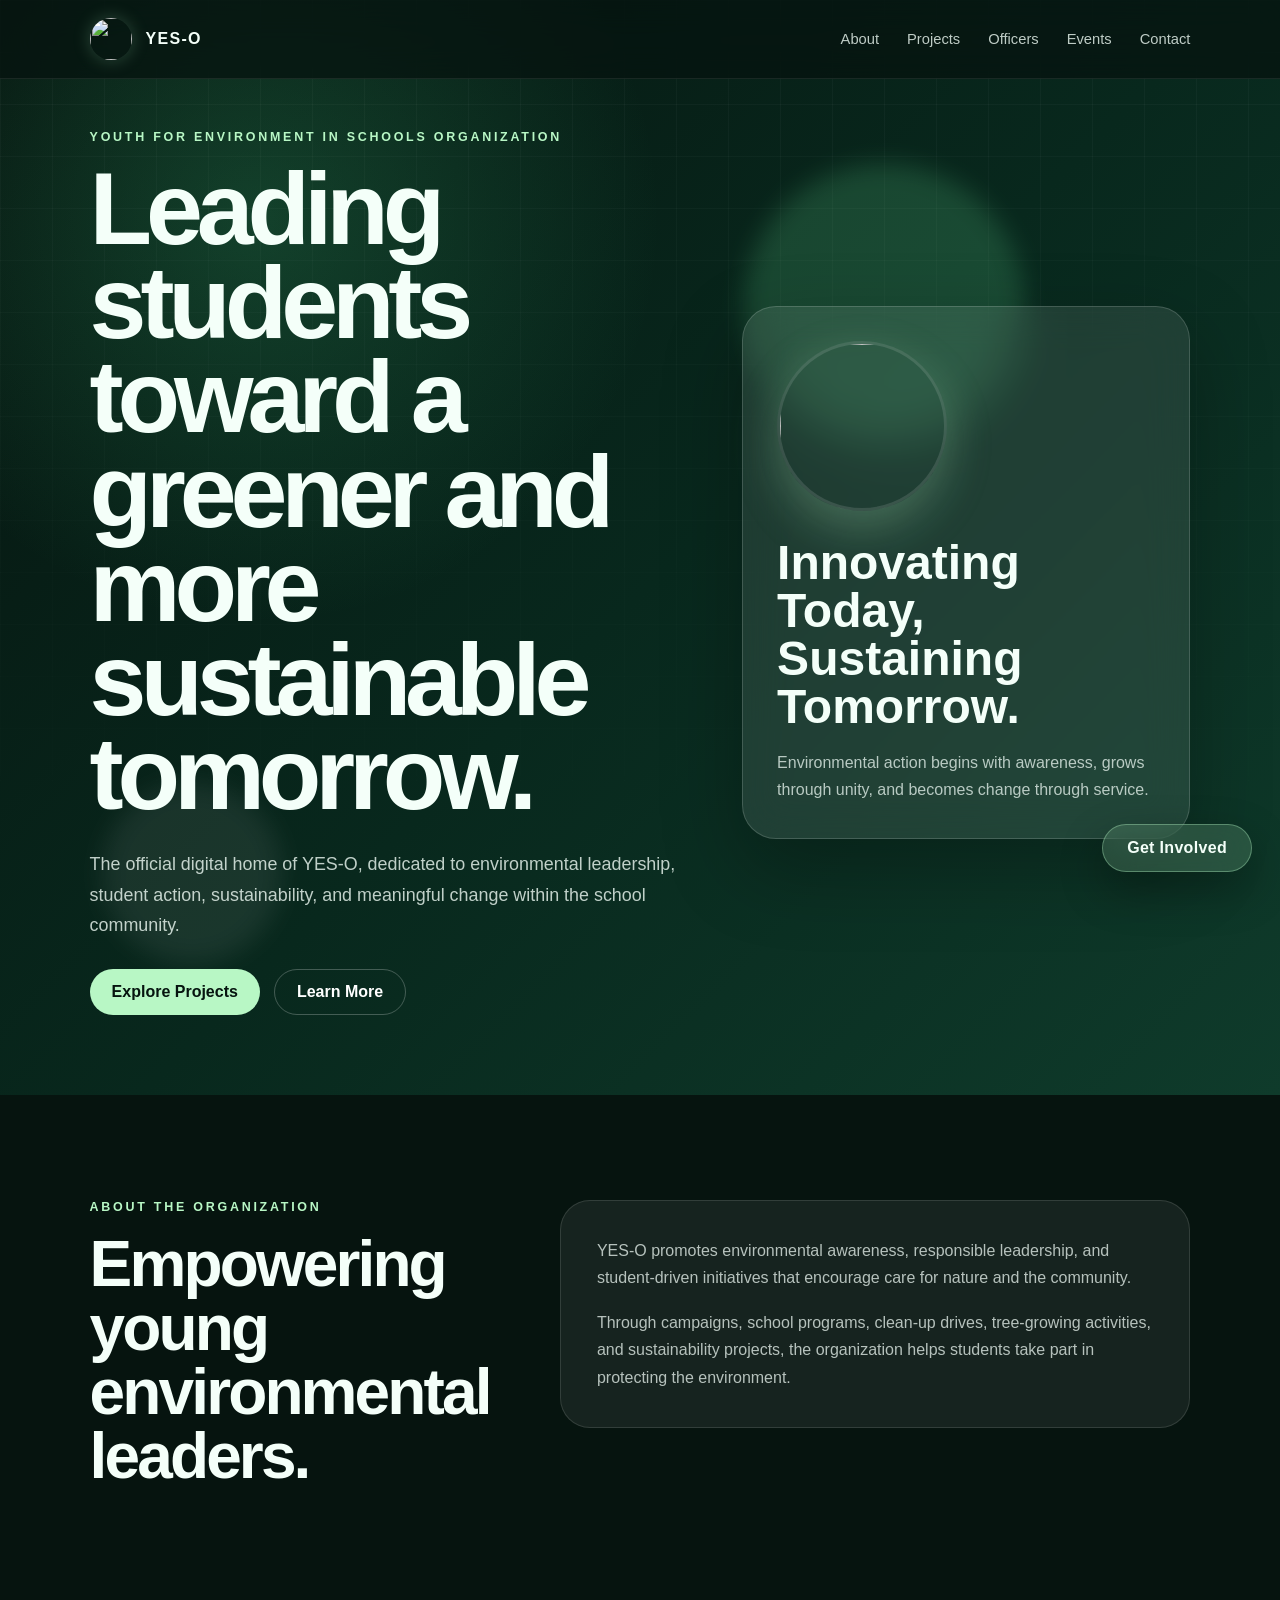
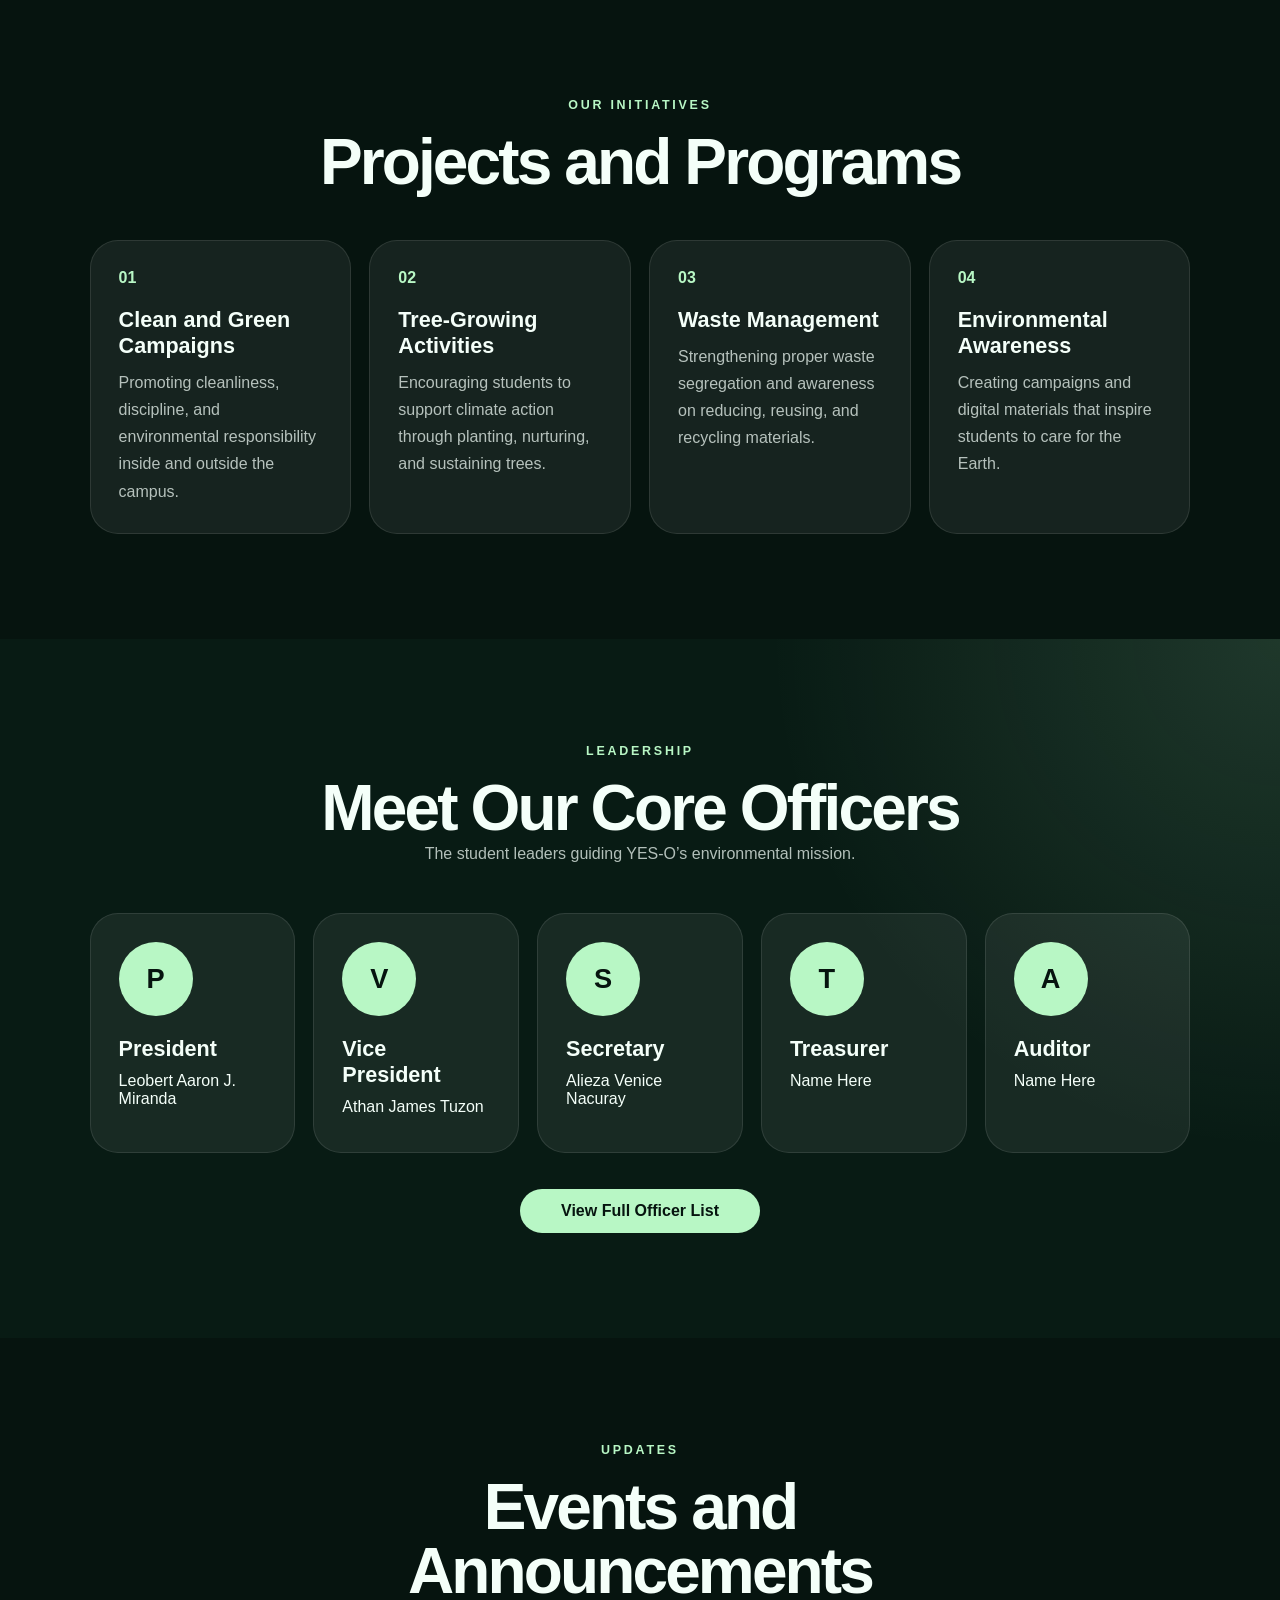
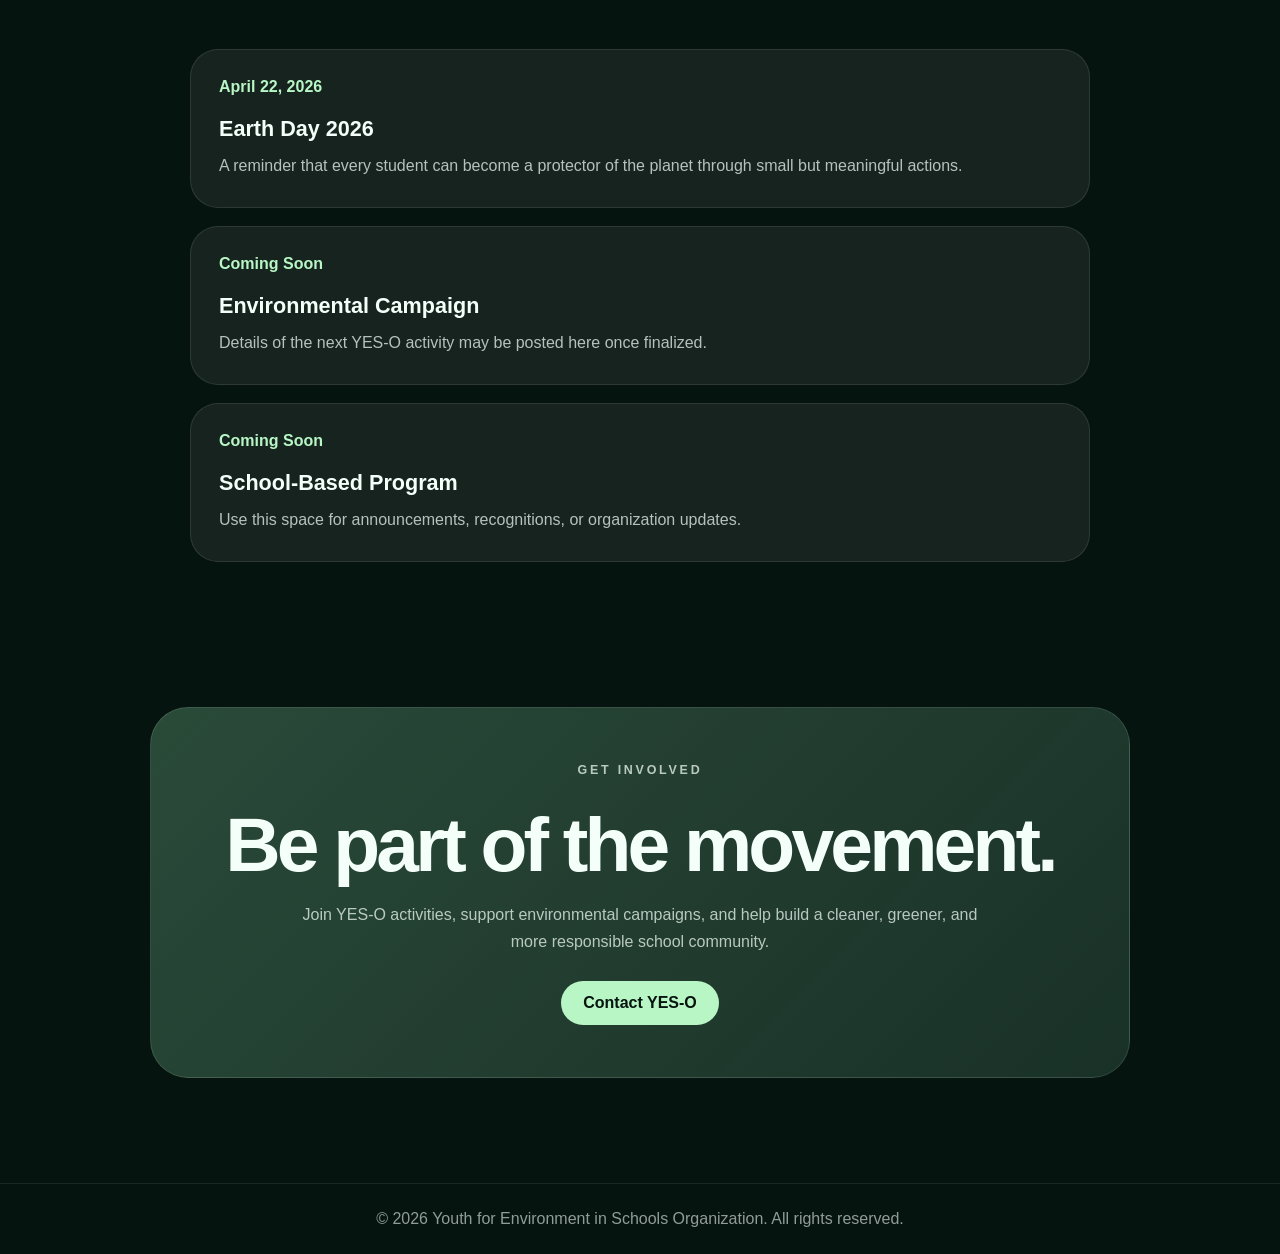
==== index.html @ edd3c429 "Update index.html glass hover hehe" ====
<!DOCTYPE html>
<html lang="en">
<head>
  <meta charset="UTF-8" />
  <meta name="viewport" content="width=device-width, initial-scale=1.0" />
  <title>YES-O | San Nicolas National High School</title>

  <link rel="preconnect" href="https://fonts.cdnfonts.com">
  <link href="https://fonts.cdnfonts.com/css/glacial-indifference-2" rel="stylesheet">

  <link rel="stylesheet" href="style.css" />
</head>

<body>

  <header class="site-header">
    <a href="#" class="brand">
      <img src="https://i.imgur.com/p5LzGYK.jpeg" class="brand-logo-img">
      <span>YES-O</span>
    </a>

    <button class="menu-toggle" aria-label="Open navigation">☰</button>

    <nav class="nav-links">
      <a href="#about">About</a>
      <a href="#projects">Projects</a>
      <a href="officers.html">Officers</a>
      <a href="#events">Events</a>
      <a href="#contact">Contact</a>
    </nav>
  </header>

  <main>

    <section class="hero">
      <div class="hero-glow one"></div>
      <div class="hero-glow two"></div>

      <div class="hero-content reveal">
        <p class="eyebrow">Youth for Environment in Schools Organization</p>

        <h1>Leading students toward a greener and more sustainable tomorrow.</h1>

        <p class="hero-text">
          The official digital home of YES-O, dedicated to environmental leadership,
          student action, sustainability, and meaningful change within the school community.
        </p>

        <div class="hero-buttons">
          <a href="#projects" class="btn primary">Explore Projects</a>
          <a href="#about" class="btn secondary">Learn More</a>
        </div>
      </div>

      <div class="hero-card reveal">
        <img src="https://i.imgur.com/p5LzGYK.jpeg" class="hero-logo">

        <h2>Innovating Today,<br>Sustaining Tomorrow.</h2>

        <p>
          Environmental action begins with awareness,
          grows through unity, and becomes change through service.
        </p>
      </div>
    </section>

    <section id="about" class="section split">
      <div class="section-heading reveal">
        <p class="eyebrow">About the Organization</p>
        <h2>Empowering young environmental leaders.</h2>
      </div>

      <div class="about-panel reveal">
        <p>
          YES-O promotes environmental awareness, responsible leadership,
          and student-driven initiatives that encourage care for nature and the community.
        </p>

        <p>
          Through campaigns, school programs, clean-up drives,
          tree-growing activities, and sustainability projects,
          the organization helps students take part in protecting the environment.
        </p>
      </div>
    </section>

    <section id="projects" class="section">
      <div class="section-heading centered reveal">
        <p class="eyebrow">Our Initiatives</p>
        <h2>Projects and Programs</h2>
      </div>

      <div class="cards-grid">
        <article class="project-card reveal">
          <span>01</span>
          <h3>Clean and Green Campaigns</h3>
          <p>Promoting cleanliness, discipline, and environmental responsibility inside and outside the campus.</p>
        </article>

        <article class="project-card reveal">
          <span>02</span>
          <h3>Tree-Growing Activities</h3>
          <p>Encouraging students to support climate action through planting, nurturing, and sustaining trees.</p>
        </article>

        <article class="project-card reveal">
          <span>03</span>
          <h3>Waste Management</h3>
          <p>Strengthening proper waste segregation and awareness on reducing, reusing, and recycling materials.</p>
        </article>

        <article class="project-card reveal">
          <span>04</span>
          <h3>Environmental Awareness</h3>
          <p>Creating campaigns and digital materials that inspire students to care for the Earth.</p>
        </article>
      </div>
    </section>

    <section id="officers" class="section dark-panel">
      <div class="section-heading centered reveal">
        <p class="eyebrow">Leadership</p>
        <h2>Meet Our Core Officers</h2>
        <p class="muted">The student leaders guiding YES-O’s environmental mission.</p>
      </div>

      <div class="officer-grid featured-officers">

        <a href="president-profile.html" class="officer-link">
          <div class="officer-card reveal officer-expand-card">
            <div class="avatar">P</div>
            <h3>President</h3>
            <p>Leobert Aaron J. Miranda</p>

            <div class="expand-preview">
              <img src="https://i.imgur.com/DsELWxr.jpeg" alt="President">
              <div class="expand-info">
                <h4>Leobert Aaron J. Miranda</h4>
                <p>YES-O President leading student action, environmental awareness, and sustainability initiatives.</p>
              </div>
            </div>
          </div>
        </a>

        <a href="vice-president-profile.html" class="officer-link">
          <div class="officer-card reveal officer-expand-card">
            <div class="avatar">V</div>
            <h3>Vice President</h3>
            <p>Athan James Tuzon</p>

            <div class="expand-preview">
              <img src="https://i.imgur.com/n3AEGGB.png" alt="Athan James Tuzon">
              <div class="expand-info">
                <h4>Athan James Tuzon</h4>
                <p>YES-O Vice President supporting student action, environmental awareness, and sustainability initiatives.</p>
              </div>
            </div>
          </div>
        </a>

        <a href="secretary-profile.html" class="officer-link">
          <div class="officer-card reveal officer-expand-card">
            <div class="avatar">S</div>
            <h3>Secretary</h3>
            <p>Alieza Venice Nacuray</p>

            <div class="expand-preview">
              <img src="https://i.imgur.com/pbBMAc3.jpeg" alt="Alieza Venice Nacuray">
              <div class="expand-info">
                <h4>Alieza Venice Nacuray</h4>
                <p>YES-O Secretary helping keep the organization coordinated and its environmental initiatives moving forward.</p>
              </div>
            </div>
          </div>
        </a>

        <div class="officer-card reveal">
          <div class="avatar">T</div>
          <h3>Treasurer</h3>
          <p>Name Here</p>
        </div>

        <div class="officer-card reveal">
          <div class="avatar">A</div>
          <h3>Auditor</h3>
          <p>Name Here</p>
        </div>
      </div>

      <div class="center-button reveal">
        <a href="officers.html" class="btn primary">View Full Officer List</a>
      </div>
    </section>

    <section id="events" class="section">
      <div class="section-heading centered reveal">
        <p class="eyebrow">Updates</p>
        <h2>Events and Announcements</h2>
      </div>

      <div class="timeline">
        <div class="timeline-item reveal">
          <span class="date">April 22, 2026</span>
          <h3>Earth Day 2026</h3>
          <p>A reminder that every student can become a protector of the planet through small but meaningful actions.</p>
        </div>

        <div class="timeline-item reveal">
          <span class="date">Coming Soon</span>
          <h3>Environmental Campaign</h3>
          <p>Details of the next YES-O activity may be posted here once finalized.</p>
        </div>

        <div class="timeline-item reveal">
          <span class="date">Coming Soon</span>
          <h3>School-Based Program</h3>
          <p>Use this space for announcements, recognitions, or organization updates.</p>
        </div>
      </div>
    </section>

    <section id="contact" class="section contact-section">
      <div class="contact-card reveal">
        <p class="eyebrow">Get Involved</p>
        <h2>Be part of the movement.</h2>

        <p>
          Join YES-O activities, support environmental campaigns,
          and help build a cleaner, greener, and more responsible school community.
        </p>

        <a href="mailto:yesosnnhs26@gmail.com" class="btn primary">Contact YES-O</a>
      </div>
    </section>

  </main>

  <footer>
    <p>© 2026 Youth for Environment in Schools Organization. All rights reserved.</p>
  </footer>

  <script src="script.js"></script>

  <a href="#contact" class="floating-cta" id="floatingCta">Get Involved</a>

</body>
</html>
---- style.css ----
* { box-sizing: border-box; margin: 0; padding: 0; }
html { scroll-behavior: smooth; }
body { font-family: 'Glacial Indifference', Arial, sans-serif; background: #06140f; color: #f4fff9; overflow-x: hidden; }
a { color: inherit; text-decoration: none; }
.site-header { position: fixed; top: 0; left: 0; width: 100%; z-index: 20; display: flex; align-items: center; justify-content: space-between; padding: 18px 7%; background: rgba(6,20,15,.74); backdrop-filter: blur(18px); border-bottom: 1px solid rgba(255,255,255,.08); }
.brand { display: flex; align-items: center; gap: 12px; font-weight: 700; letter-spacing: .08em; }
.brand-logo { width: 38px; height: 38px; border-radius: 50%; display: grid; place-items: center; background: linear-gradient(135deg,#b8f7c5,#2ca66a); color: #06140f; font-weight: 900; }
.nav-links { display: flex; align-items: center; gap: 28px; }
.nav-links a { font-size: .92rem; color: rgba(244,255,249,.78); transition: .25s ease; }
.nav-links a:hover { color: #b8f7c5; }
.menu-toggle { display: none; border: 0; background: transparent; color: #fff; font-size: 1.8rem; }
.hero { min-height: 100vh; position: relative; display: grid; grid-template-columns: 1.15fr .85fr; gap: 46px; align-items: center; padding: 130px 7% 80px; overflow: hidden; background: radial-gradient(circle at 20% 20%, rgba(58,184,116,.24), transparent 30%), linear-gradient(135deg,#06140f 0%,#08281d 52%,#0f3b2b 100%); }
.hero::after { content: ""; position: absolute; inset: 0; background-image: linear-gradient(rgba(255,255,255,.035) 1px,transparent 1px), linear-gradient(90deg,rgba(255,255,255,.035) 1px,transparent 1px); background-size: 52px 52px; mask-image: linear-gradient(to bottom, black, transparent 85%); pointer-events: none; }
.hero-content, .hero-card { position: relative; z-index: 2; }
.eyebrow { text-transform: uppercase; letter-spacing: .22em; color: #b8f7c5; font-size: .78rem; font-weight: 700; margin-bottom: 18px; }
h1 { font-size: clamp(3rem,8vw,6.8rem); line-height: .92; letter-spacing: -.06em; max-width: 900px; }
.hero-text { max-width: 650px; margin: 28px 0; color: rgba(244,255,249,.78); font-size: 1.12rem; line-height: 1.7; }
.hero-buttons { display: flex; flex-wrap: wrap; gap: 14px; }
.btn { display: inline-flex; align-items: center; justify-content: center; padding: 13px 22px; border-radius: 999px; font-weight: 700; transition: .28s ease; }
.btn.primary { background: #b8f7c5; color: #06140f; }
.btn.secondary { border: 1px solid rgba(255,255,255,.24); color: #fff; }
.btn:hover { transform: translateY(-4px); }
.hero-card { padding: 34px; border-radius: 34px; background: rgba(255,255,255,.09); border: 1px solid rgba(255,255,255,.16); box-shadow: 0 30px 80px rgba(0,0,0,.28); backdrop-filter: blur(22px); }
.logo-placeholder { width: 148px; height: 148px; border-radius: 50%; display: grid; place-items: center; margin-bottom: 28px; background: linear-gradient(135deg,#eaffef,#69d88e); color: #062117; font-size: 2rem; font-weight: 900; }
.hero-card h2 { font-size: clamp(2rem,4vw,3rem); line-height: 1; margin-bottom: 18px; }
.hero-card p, .about-panel p, .project-card p, .timeline-item p, .contact-card p, .muted { color: rgba(244,255,249,.72); line-height: 1.7; }
.hero-glow { position: absolute; border-radius: 50%; filter: blur(12px); opacity: .72; animation: floatGlow 7s ease-in-out infinite alternate; }
.hero-glow.one { width: 280px; height: 280px; background: rgba(120,255,170,.22); top: 15%; right: 20%; }
.hero-glow.two { width: 180px; height: 180px; background: rgba(255,255,255,.1); bottom: 12%; left: 8%; animation-delay: 1s; }
.section { padding: 105px 7%; }
.split { display: grid; grid-template-columns: .8fr 1.2fr; gap: 50px; align-items: start; }
.section-heading h2 { font-size: clamp(2.2rem,5vw,4rem); line-height: 1; letter-spacing: -.045em; }
.centered { text-align: center; max-width: 760px; margin: 0 auto 46px; }
.about-panel { padding: 36px; border-radius: 30px; background: rgba(255,255,255,.065); border: 1px solid rgba(255,255,255,.12); }
.about-panel p + p { margin-top: 18px; }
.cards-grid { display: grid; grid-template-columns: repeat(4,1fr); gap: 18px; }
.project-card, .officer-card, .timeline-item { border-radius: 28px; padding: 28px; background: rgba(255,255,255,.065); border: 1px solid rgba(255,255,255,.1); transition: .3s ease; }
.project-card:hover, .officer-card:hover, .timeline-item:hover { transform: translateY(-8px); background: rgba(184,247,197,.11); border-color: rgba(184,247,197,.3); }
.project-card span { color: #b8f7c5; font-weight: 900; }
.project-card h3, .timeline-item h3, .officer-card h3 { margin: 20px 0 10px; font-size: 1.35rem; }
.dark-panel { background: radial-gradient(circle at top right, rgba(184,247,197,.13), transparent 35%), #081b14; }
.officer-grid { display: grid; grid-template-columns: repeat(4,1fr); gap: 18px; }
.avatar { width: 74px; height: 74px; display: grid; place-items: center; border-radius: 50%; background: #b8f7c5; color: #06140f; font-size: 1.7rem; font-weight: 900; }
.timeline { max-width: 900px; margin: 0 auto; display: grid; gap: 18px; }
.date { color: #b8f7c5; font-weight: 700; }
.contact-section { padding-top: 40px; }
.contact-card { max-width: 980px; margin: 0 auto; padding: 52px; text-align: center; border-radius: 38px; background: linear-gradient(135deg, rgba(184,247,197,.18), rgba(255,255,255,.06)), #0b241a; border: 1px solid rgba(255,255,255,.12); }
.contact-card h2 { font-size: clamp(2.4rem,6vw,5rem); letter-spacing: -.05em; line-height: .95; margin-bottom: 20px; }
.contact-card p { max-width: 680px; margin: 0 auto 26px; }
footer { padding: 26px 7%; text-align: center; color: rgba(244,255,249,.58); border-top: 1px solid rgba(255,255,255,.08); }
.reveal { opacity: 0; transform: translateY(28px); transition: .8s ease; }
.reveal.visible { opacity: 1; transform: translateY(0); }
@keyframes floatGlow { from { transform: translateY(0) scale(1); } to { transform: translateY(-22px) scale(1.08); } }
@media (max-width: 950px) { .hero, .split { grid-template-columns: 1fr; } .cards-grid, .officer-grid { grid-template-columns: repeat(2,1fr); } .nav-links { position: absolute; top: 76px; left: 7%; right: 7%; display: none; flex-direction: column; align-items: flex-start; padding: 22px; border-radius: 24px; background: rgba(6,20,15,.96); border: 1px solid rgba(255,255,255,.1); } .nav-links.open { display: flex; } .menu-toggle { display: block; } }
@media (max-width: 620px) { .site-header { padding: 14px 6%; } .hero { padding: 110px 6% 70px; } .section { padding: 80px 6%; } .cards-grid, .officer-grid { grid-template-columns: 1fr; } .hero-card, .contact-card { padding: 28px; } h1 { font-size: 3.2rem; } }

.brand-logo-img {
  width: 42px;
  height: 42px;
  border-radius: 50%;
  object-fit: cover;
  box-shadow: 0 0 18px rgba(184, 247, 197, 0.22);
}

.hero-logo {
  width: 170px;
  height: 170px;
  border-radius: 50%;
  object-fit: cover;
  margin-bottom: 28px;
  box-shadow: 0 18px 45px rgba(184, 247, 197, 0.25);
  border: 3px solid rgba(255,255,255,0.12);
}

.featured-officers {
  display: grid;
  grid-template-columns: repeat(5, 1fr);
  gap: 18px;
  max-width: 1500px;
  margin: 0 auto;
}

.featured-officers .officer-card {
  min-height: 240px;
}

.center-button {
  display: flex;
  justify-content: center;
  margin-top: 36px;
}

.center-button .btn {
  min-width: 240px;
}

.brand {
  gap: 14px;
}

.brand span {
  font-weight: 700;
  letter-spacing: 0.08em;
}

.page-hero {
  min-height: 70vh;
  display: grid;
  place-items: center;
  padding: 130px 7% 70px;
  background:
    radial-gradient(circle at 20% 20%, rgba(58, 184, 116, 0.24), transparent 30%),
    linear-gradient(135deg, #06140f 0%, #08281d 52%, #0f3b2b 100%);
}

.page-hero h1 {
  font-size: clamp(3rem, 9vw, 7rem);
  line-height: 0.95;
  letter-spacing: -0.06em;
}

.center-text {
  margin-left: auto;
  margin-right: auto;
}

.full-officer-grid {
  display: grid;
  grid-template-columns: repeat(auto-fit, minmax(260px, 1fr));
  gap: 22px;
  align-items: stretch;
}

@media (max-width: 950px) {
  .full-officer-grid {
    grid-template-columns: repeat(2, 1fr);
  }
}

@media (max-width: 620px) {
  .full-officer-grid {
    grid-template-columns: 1fr;
  }
}

.full-officer-grid .officer-card {
  min-height: 240px;
  display: flex;
  flex-direction: column;
  justify-content: flex-start;
}

.page-hero {
  min-height: 58vh;
  display: flex;
  align-items: center;
  justify-content: center;
  text-align: center;
  padding: 160px 7% 90px;
}

.floating-cta {
  position: fixed;
  right: 28px;
  bottom: 28px;
  z-index: 50;
  padding: 14px 24px;
  border-radius: 999px;
  background: rgba(184, 247, 197, 0.16);
  color: #f4fff9;
  border: 1px solid rgba(184, 247, 197, 0.35);
  backdrop-filter: blur(18px);
  box-shadow: 0 18px 45px rgba(0, 0, 0, 0.32);
  font-weight: 700;
  letter-spacing: 0.02em;
  transition: 0.3s ease;
}

.floating-cta:hover {
  transform: translateY(-5px);
  background: #b8f7c5;
  color: #06140f;
}

.floating-cta.contact-mode {
  background: #b8f7c5;
  color: #06140f;
  border-color: rgba(255, 255, 255, 0.35);
}

@media (max-width: 620px) {
  .floating-cta {
    right: 18px;
    bottom: 18px;
    padding: 12px 18px;
    font-size: 0.9rem;
  }
}

.officer-link {
  text-decoration: none;
  color: inherit;
  display: block;
}

.officer-link:hover .officer-card {
  transform: translateY(-8px) scale(1.02);
}

.officer-photo {
  width: 74px;
  height: 74px;
  border-radius: 50%;
  object-fit: cover;
  border: 3px solid rgba(184, 247, 197, 0.3);
  box-shadow: 0 12px 28px rgba(0, 0, 0, 0.3);
  margin-bottom: 18px;
}

.officer-hover-card {
  position: relative;
  overflow: hidden;
}

.officer-preview {
  position: absolute;
  inset: 0;
  opacity: 0;
  transform: scale(1.04);
  transition: 0.35s ease;
  border-radius: 28px;
  overflow: hidden;
}

.officer-preview img {
  width: 100%;
  height: 100%;
  object-fit: cover;
}

.officer-preview::after {
  content: "";
  position: absolute;
  inset: 0;
  background: linear-gradient(
    to top,
    rgba(6, 20, 15, 0.92),
    rgba(6, 20, 15, 0.22)
  );
}

.officer-preview-info {
  position: absolute;
  left: 22px;
  right: 22px;
  bottom: 20px;
  z-index: 2;
}

.officer-preview-info h4 {
  font-size: 1.1rem;
  margin-bottom: 6px;
}

.officer-preview-info p {
  font-size: 0.88rem;
  line-height: 1.4;
  color: rgba(244, 255, 249, 0.78);
}

.officer-hover-card:hover .officer-preview {
  opacity: 1;
  transform: scale(1);
}

.officer-expand-card {
  position: relative;
  min-height: 240px;
  overflow: hidden;
  z-index: 1;
}

.officer-expand-card .expand-preview {
  position: absolute;
  inset: 0;
  opacity: 0;
  transform: scale(1.08);
  transition: 0.35s ease;
  pointer-events: none;
}

.officer-expand-card .expand-preview img {
  width: 100%;
  height: 100%;
  object-fit: cover;
}

.officer-expand-card .expand-preview::after {
  content: "";
  position: absolute;
  inset: 0;
  background: linear-gradient(
    to top,
    rgba(6, 20, 15, 0.95),
    rgba(6, 20, 15, 0.25)
  );
}

.expand-info {
  position: absolute;
  left: 20px;
  right: 20px;
  bottom: 18px;
  z-index: 2;
  opacity: 0;
  transform: translateY(12px);
  transition: 0.35s ease;
}

.expand-info h4 {
  font-size: 1.05rem;
  margin-bottom: 6px;
}

.expand-info p {
  font-size: 0.86rem;
  line-height: 1.35;
  color: rgba(244, 255, 249, 0.78);
}

.officer-expand-card:hover {
  transform: translateY(-10px) scale(1.18);
  z-index: 20;
}

.officer-expand-card:hover .avatar,
.officer-expand-card:hover h3,
.officer-expand-card:hover > p {
  opacity: 0;
}

.officer-expand-card:hover .expand-preview,
.officer-expand-card:hover .expand-info {
  opacity: 1;
  transform: scale(1);
}
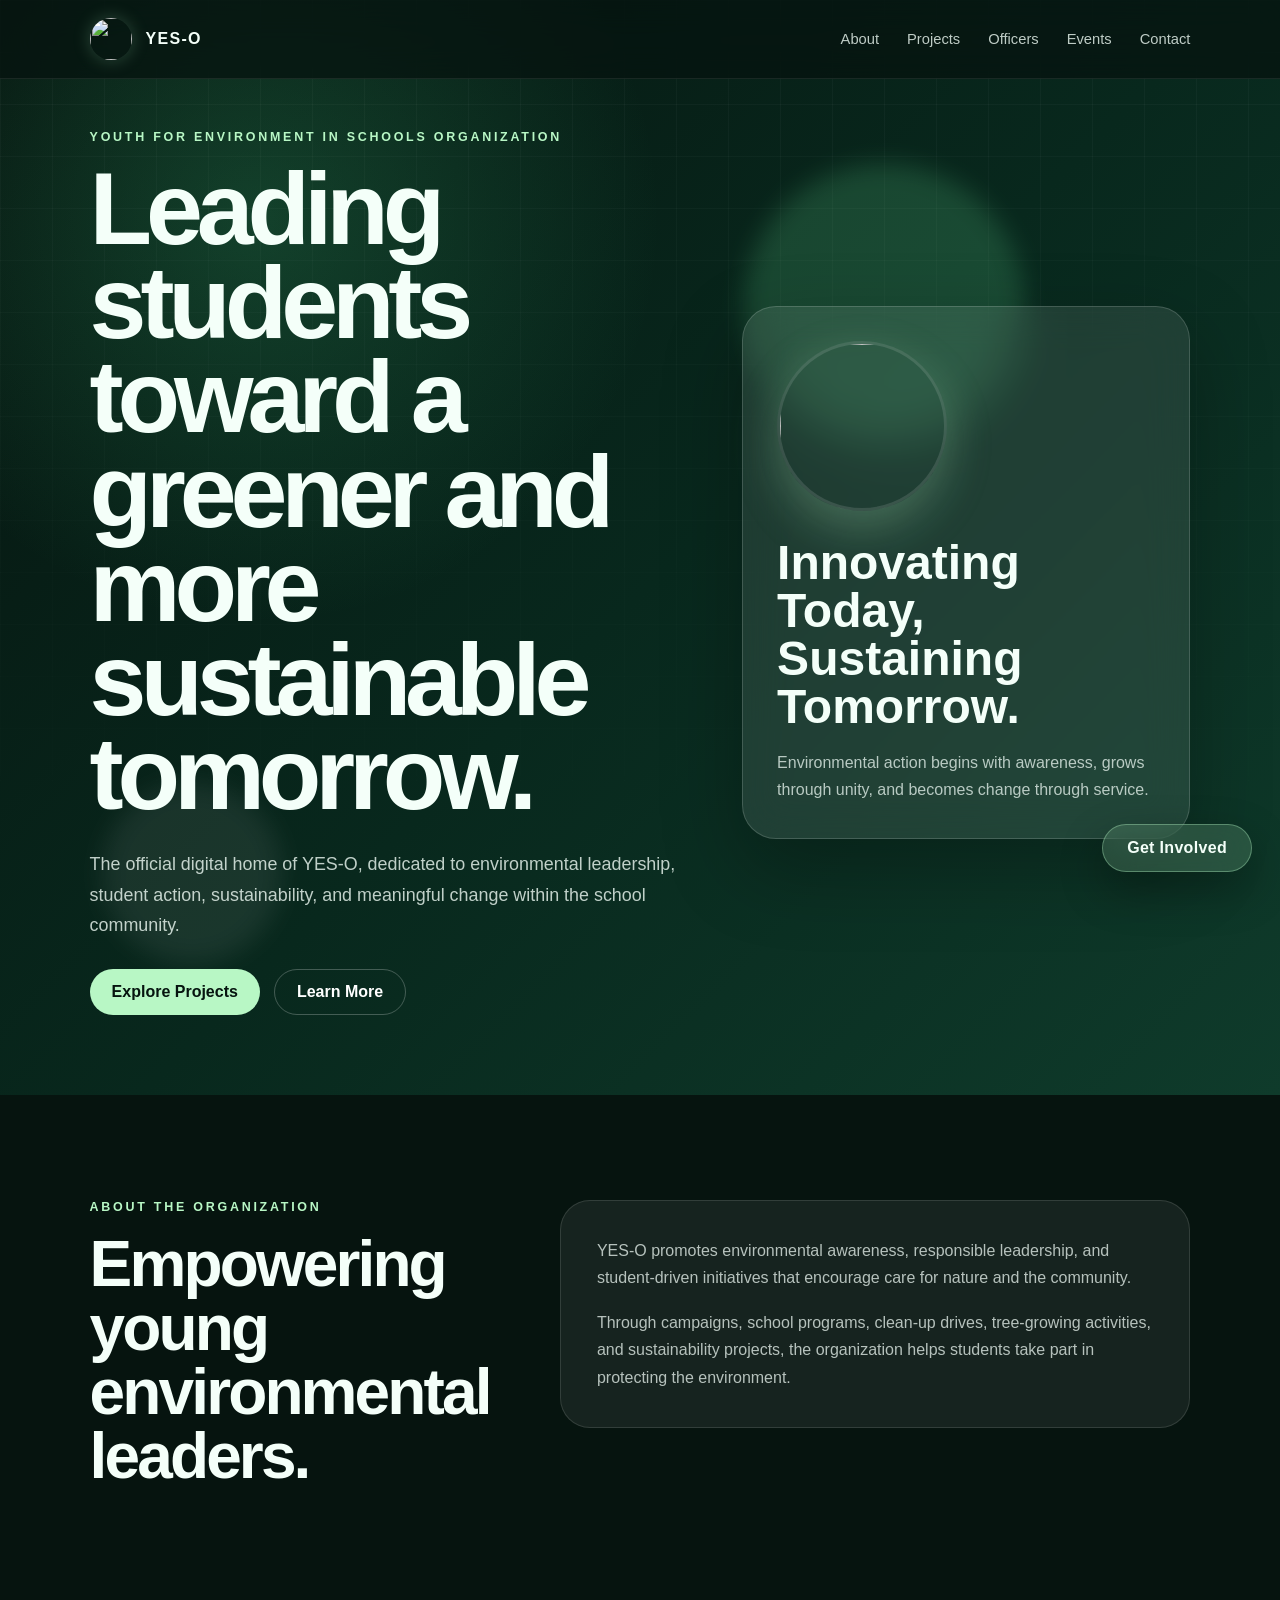
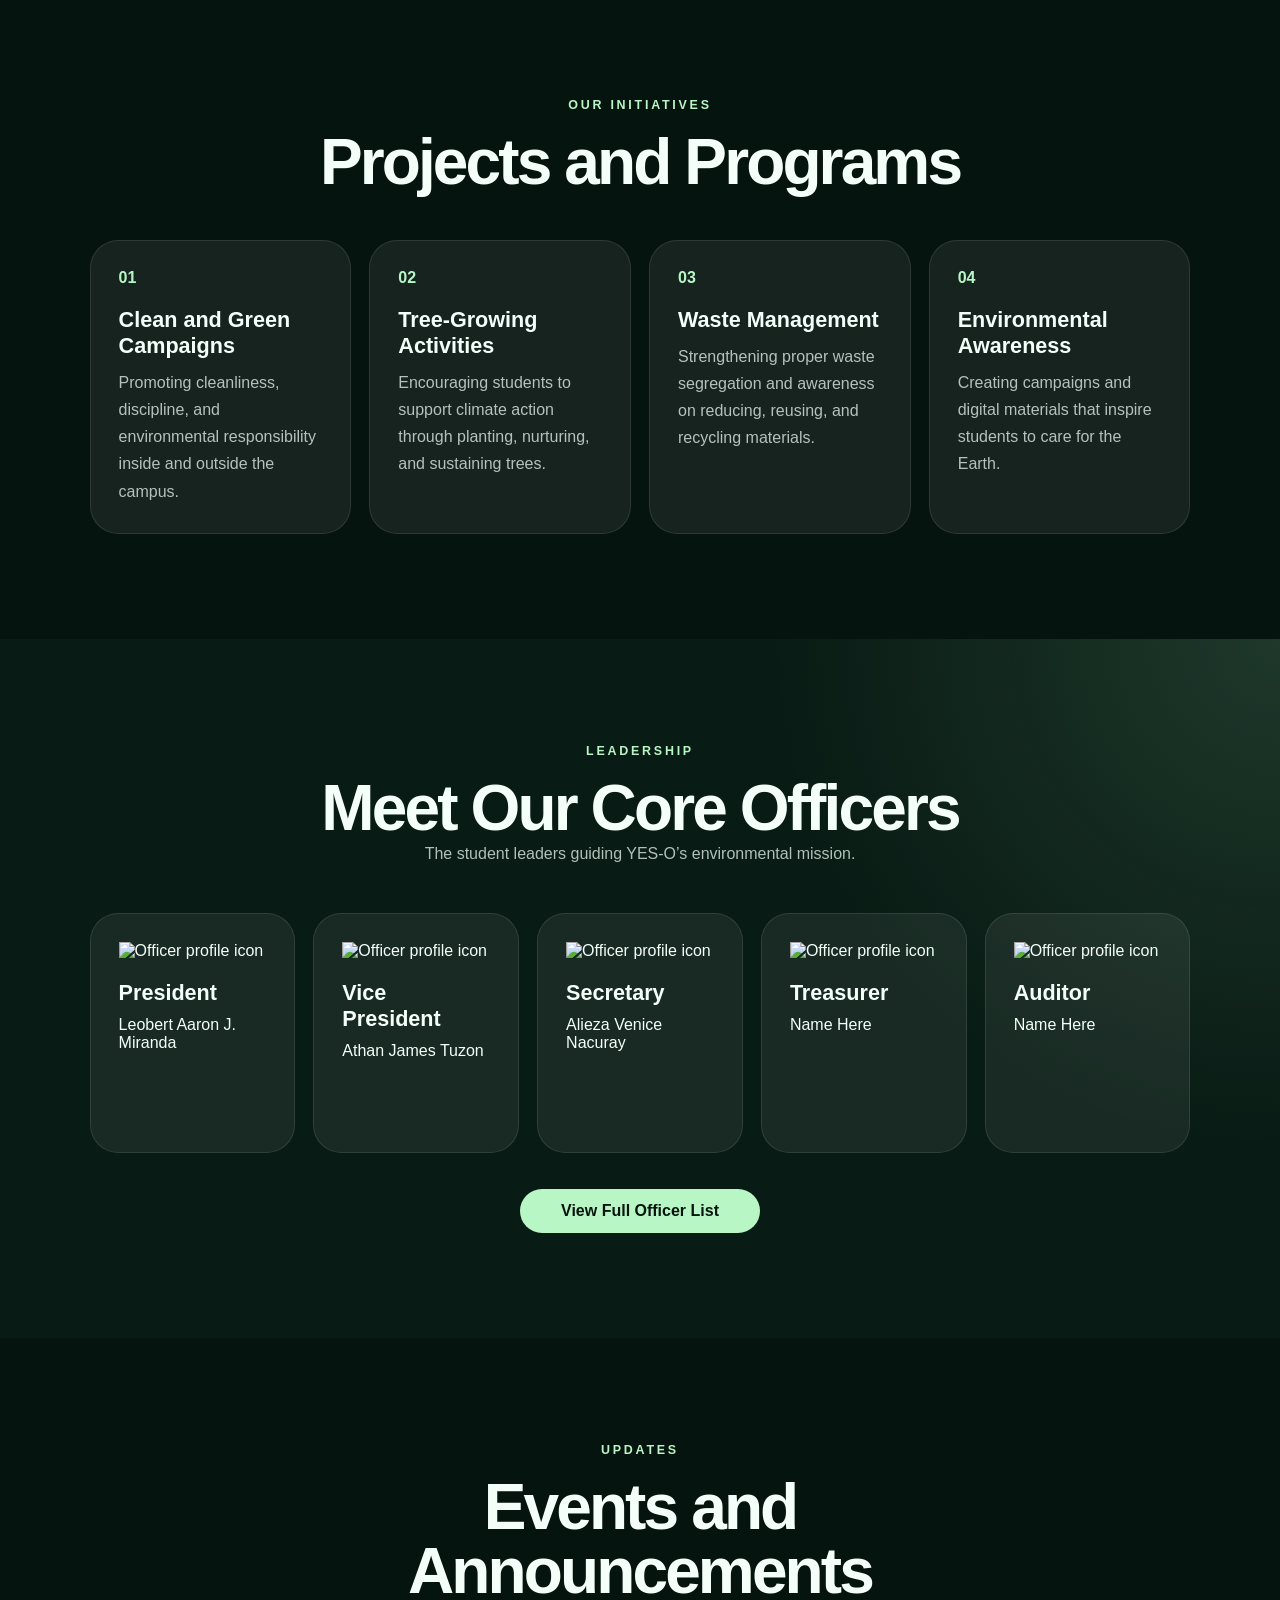
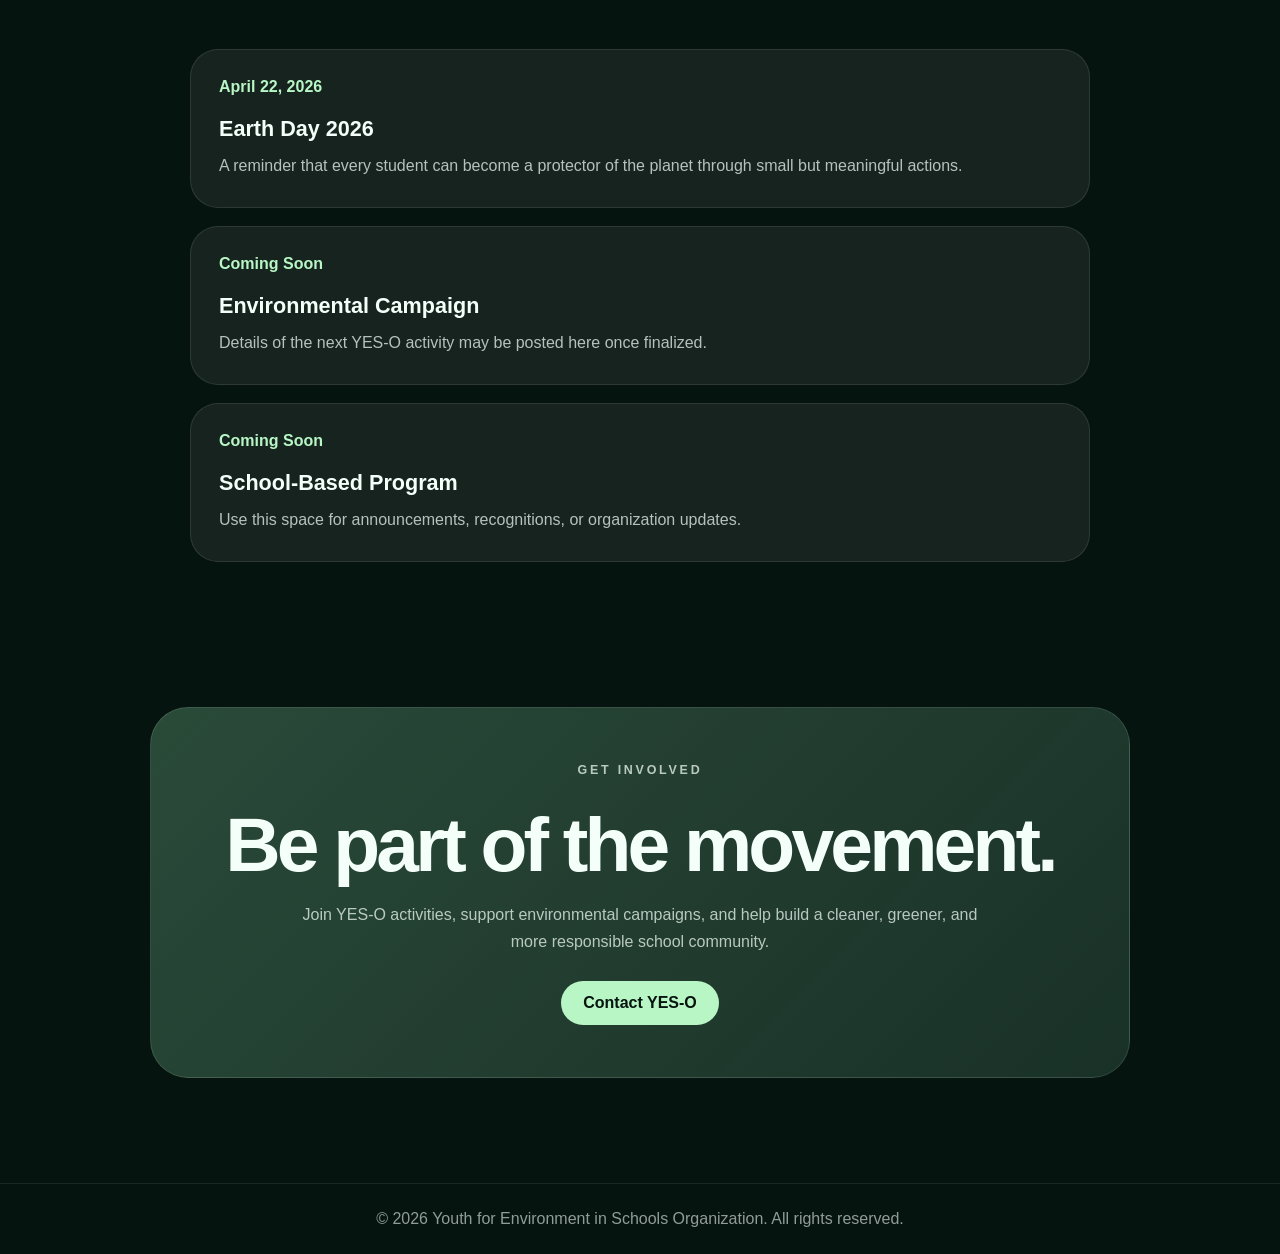
==== commit 3be6f639: "Update index.html more update gng" ====
--- a/index.html
+++ b/index.html
@@ -14,6 +14,7 @@
 <body>
 
   <header class="site-header">
+
     <a href="#" class="brand">
       <img src="https://i.imgur.com/p5LzGYK.jpeg" class="brand-logo-img">
       <span>YES-O</span>
@@ -28,18 +29,25 @@
       <a href="#events">Events</a>
       <a href="#contact">Contact</a>
     </nav>
+
   </header>
 
   <main>
 
     <section class="hero">
+
       <div class="hero-glow one"></div>
       <div class="hero-glow two"></div>
 
       <div class="hero-content reveal">
-        <p class="eyebrow">Youth for Environment in Schools Organization</p>
-
-        <h1>Leading students toward a greener and more sustainable tomorrow.</h1>
+
+        <p class="eyebrow">
+          Youth for Environment in Schools Organization
+        </p>
+
+        <h1>
+          Leading students toward a greener and more sustainable tomorrow.
+        </h1>
 
         <p class="hero-text">
           The official digital home of YES-O, dedicated to environmental leadership,
@@ -50,27 +58,43 @@
           <a href="#projects" class="btn primary">Explore Projects</a>
           <a href="#about" class="btn secondary">Learn More</a>
         </div>
+
       </div>
 
       <div class="hero-card reveal">
+
         <img src="https://i.imgur.com/p5LzGYK.jpeg" class="hero-logo">
 
-        <h2>Innovating Today,<br>Sustaining Tomorrow.</h2>
+        <h2>
+          Innovating Today,<br>
+          Sustaining Tomorrow.
+        </h2>
 
         <p>
           Environmental action begins with awareness,
           grows through unity, and becomes change through service.
         </p>
-      </div>
+
+      </div>
+
     </section>
 
     <section id="about" class="section split">
+
       <div class="section-heading reveal">
-        <p class="eyebrow">About the Organization</p>
-        <h2>Empowering young environmental leaders.</h2>
+
+        <p class="eyebrow">
+          About the Organization
+        </p>
+
+        <h2>
+          Empowering young environmental leaders.
+        </h2>
+
       </div>
 
       <div class="about-panel reveal">
+
         <p>
           YES-O promotes environmental awareness, responsible leadership,
           and student-driven initiatives that encourage care for nature and the community.
@@ -81,54 +105,90 @@
           tree-growing activities, and sustainability projects,
           the organization helps students take part in protecting the environment.
         </p>
-      </div>
+
+      </div>
+
     </section>
 
     <section id="projects" class="section">
+
       <div class="section-heading centered reveal">
-        <p class="eyebrow">Our Initiatives</p>
-        <h2>Projects and Programs</h2>
+
+        <p class="eyebrow">
+          Our Initiatives
+        </p>
+
+        <h2>
+          Projects and Programs
+        </h2>
+
       </div>
 
       <div class="cards-grid">
+
         <article class="project-card reveal">
           <span>01</span>
           <h3>Clean and Green Campaigns</h3>
-          <p>Promoting cleanliness, discipline, and environmental responsibility inside and outside the campus.</p>
+          <p>
+            Promoting cleanliness, discipline, and environmental responsibility
+            inside and outside the campus.
+          </p>
         </article>
 
         <article class="project-card reveal">
           <span>02</span>
           <h3>Tree-Growing Activities</h3>
-          <p>Encouraging students to support climate action through planting, nurturing, and sustaining trees.</p>
+          <p>
+            Encouraging students to support climate action through planting,
+            nurturing, and sustaining trees.
+          </p>
         </article>
 
         <article class="project-card reveal">
           <span>03</span>
           <h3>Waste Management</h3>
-          <p>Strengthening proper waste segregation and awareness on reducing, reusing, and recycling materials.</p>
+          <p>
+            Strengthening proper waste segregation and awareness
+            on reducing, reusing, and recycling materials.
+          </p>
         </article>
 
         <article class="project-card reveal">
           <span>04</span>
           <h3>Environmental Awareness</h3>
-          <p>Creating campaigns and digital materials that inspire students to care for the Earth.</p>
+          <p>
+            Creating campaigns and digital materials
+            that inspire students to care for the Earth.
+          </p>
         </article>
-      </div>
+
+      </div>
+
     </section>
 
     <section id="officers" class="section dark-panel">
+
       <div class="section-heading centered reveal">
-        <p class="eyebrow">Leadership</p>
-        <h2>Meet Our Core Officers</h2>
-        <p class="muted">The student leaders guiding YES-O’s environmental mission.</p>
+
+        <p class="eyebrow">
+          Leadership
+        </p>
+
+        <h2>
+          Meet Our Core Officers
+        </h2>
+
+        <p class="muted">
+          The student leaders guiding YES-O’s environmental mission.
+        </p>
+
       </div>
 
       <div class="officer-grid featured-officers">
 
         <a href="president-profile.html" class="officer-link">
           <div class="officer-card reveal officer-expand-card">
-            <div class="avatar">P</div>
+            <img src="https://i.imgur.com/hMYSlVG.png" alt="Officer profile icon" class="officer-badge">
             <h3>President</h3>
             <p>Leobert Aaron J. Miranda</p>
 
@@ -144,7 +204,7 @@
 
         <a href="vice-president-profile.html" class="officer-link">
           <div class="officer-card reveal officer-expand-card">
-            <div class="avatar">V</div>
+            <img src="https://i.imgur.com/hMYSlVG.png" alt="Officer profile icon" class="officer-badge">
             <h3>Vice President</h3>
             <p>Athan James Tuzon</p>
 
@@ -160,7 +220,7 @@
 
         <a href="secretary-profile.html" class="officer-link">
           <div class="officer-card reveal officer-expand-card">
-            <div class="avatar">S</div>
+            <img src="https://i.imgur.com/hMYSlVG.png" alt="Officer profile icon" class="officer-badge">
             <h3>Secretary</h3>
             <p>Alieza Venice Nacuray</p>
 
@@ -175,73 +235,113 @@
         </a>
 
         <div class="officer-card reveal">
-          <div class="avatar">T</div>
+          <img src="https://i.imgur.com/hMYSlVG.png" alt="Officer profile icon" class="officer-badge">
           <h3>Treasurer</h3>
           <p>Name Here</p>
         </div>
 
         <div class="officer-card reveal">
-          <div class="avatar">A</div>
+          <img src="https://i.imgur.com/hMYSlVG.png" alt="Officer profile icon" class="officer-badge">
           <h3>Auditor</h3>
           <p>Name Here</p>
         </div>
+
       </div>
 
       <div class="center-button reveal">
-        <a href="officers.html" class="btn primary">View Full Officer List</a>
-      </div>
+        <a href="officers.html" class="btn primary">
+          View Full Officer List
+        </a>
+      </div>
+
     </section>
 
     <section id="events" class="section">
+
       <div class="section-heading centered reveal">
-        <p class="eyebrow">Updates</p>
-        <h2>Events and Announcements</h2>
+
+        <p class="eyebrow">
+          Updates
+        </p>
+
+        <h2>
+          Events and Announcements
+        </h2>
+
       </div>
 
       <div class="timeline">
+
         <div class="timeline-item reveal">
           <span class="date">April 22, 2026</span>
           <h3>Earth Day 2026</h3>
-          <p>A reminder that every student can become a protector of the planet through small but meaningful actions.</p>
+          <p>
+            A reminder that every student can become a protector
+            of the planet through small but meaningful actions.
+          </p>
         </div>
 
         <div class="timeline-item reveal">
           <span class="date">Coming Soon</span>
           <h3>Environmental Campaign</h3>
-          <p>Details of the next YES-O activity may be posted here once finalized.</p>
+          <p>
+            Details of the next YES-O activity may be posted here once finalized.
+          </p>
         </div>
 
         <div class="timeline-item reveal">
           <span class="date">Coming Soon</span>
           <h3>School-Based Program</h3>
-          <p>Use this space for announcements, recognitions, or organization updates.</p>
-        </div>
-      </div>
+          <p>
+            Use this space for announcements,
+            recognitions, or organization updates.
+          </p>
+        </div>
+
+      </div>
+
     </section>
 
     <section id="contact" class="section contact-section">
+
       <div class="contact-card reveal">
-        <p class="eyebrow">Get Involved</p>
-        <h2>Be part of the movement.</h2>
+
+        <p class="eyebrow">
+          Get Involved
+        </p>
+
+        <h2>
+          Be part of the movement.
+        </h2>
 
         <p>
           Join YES-O activities, support environmental campaigns,
-          and help build a cleaner, greener, and more responsible school community.
-        </p>
-
-        <a href="mailto:yesosnnhs26@gmail.com" class="btn primary">Contact YES-O</a>
-      </div>
+          and help build a cleaner, greener,
+          and more responsible school community.
+        </p>
+
+        <a href="mailto:yesosnnhs26@gmail.com" class="btn primary">
+          Contact YES-O
+        </a>
+
+      </div>
+
     </section>
 
   </main>
 
   <footer>
-    <p>© 2026 Youth for Environment in Schools Organization. All rights reserved.</p>
+    <p>
+      © 2026 Youth for Environment in Schools Organization.
+      All rights reserved.
+    </p>
   </footer>
 
   <script src="script.js"></script>
 
-  <a href="#contact" class="floating-cta" id="floatingCta">Get Involved</a>
+  <a href="#contact" class="floating-cta" id="floatingCta">
+    Get Involved
+  </a>
 
 </body>
 </html>
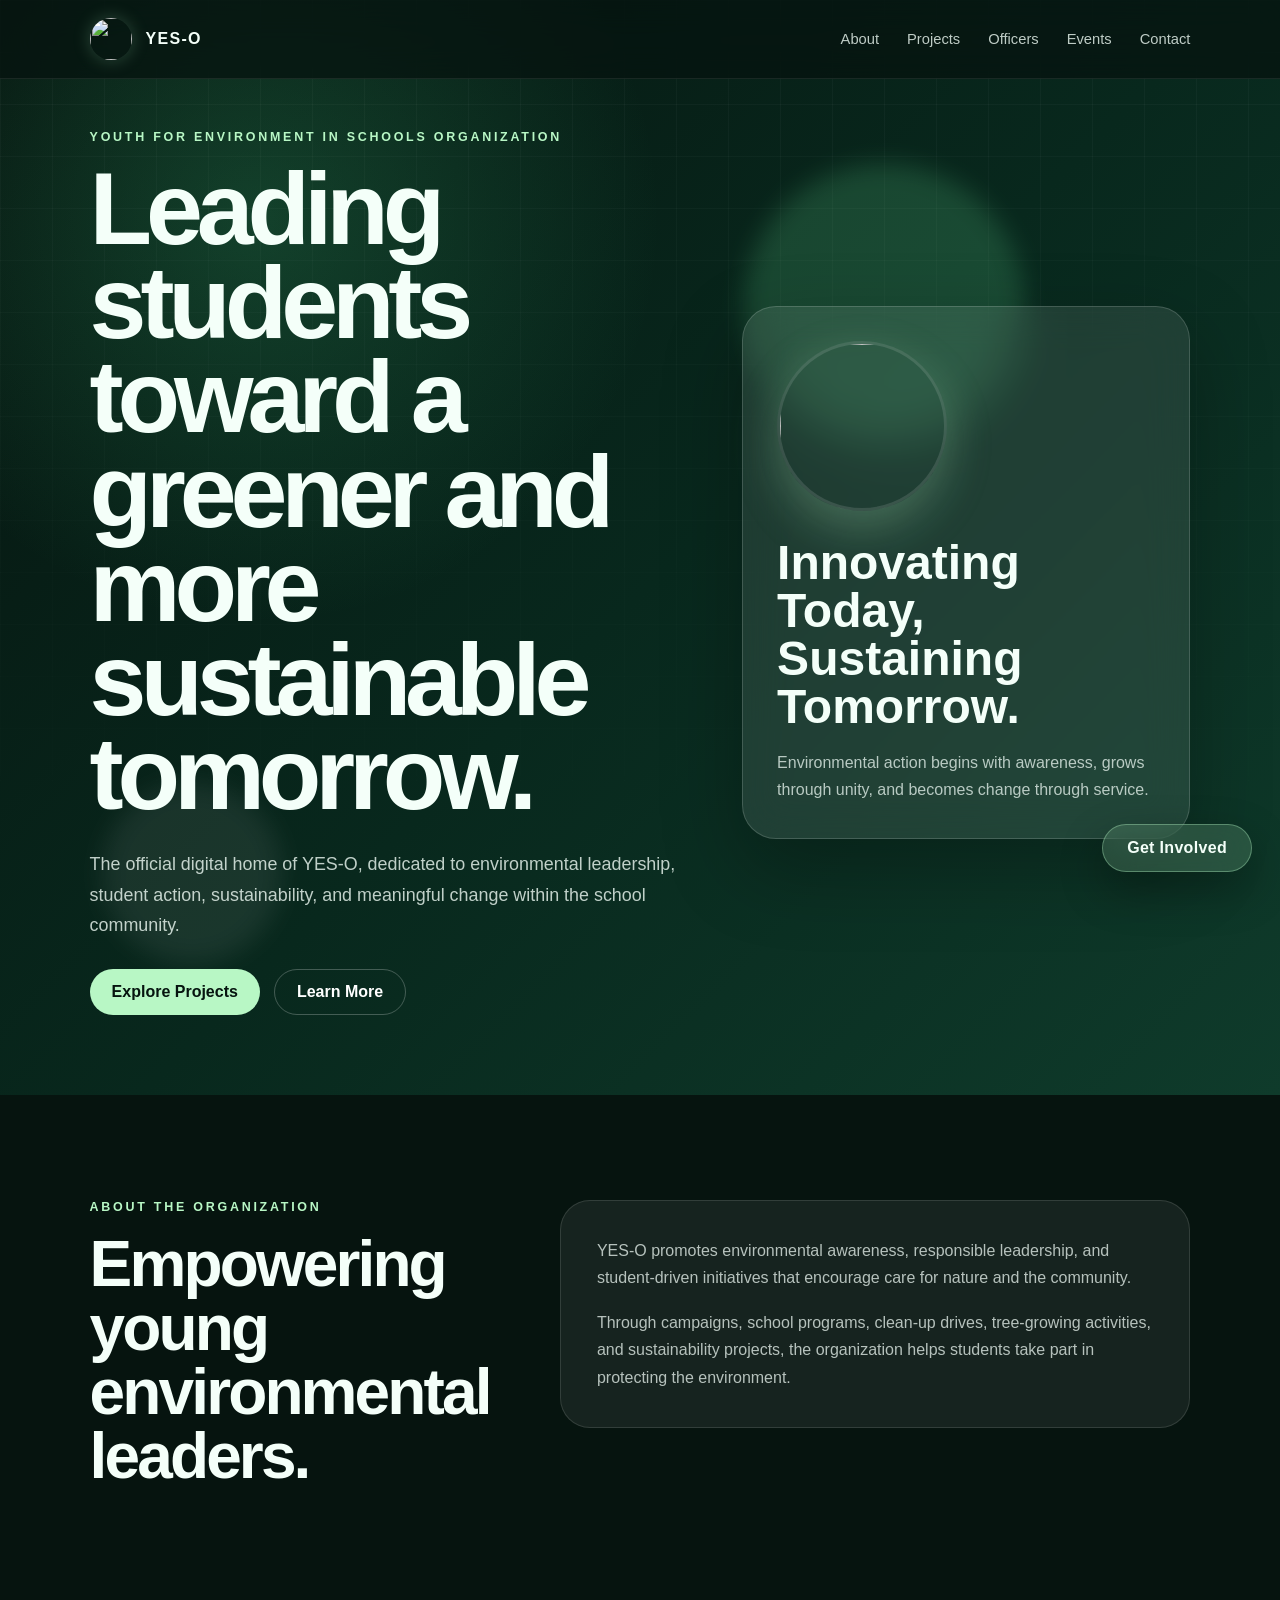
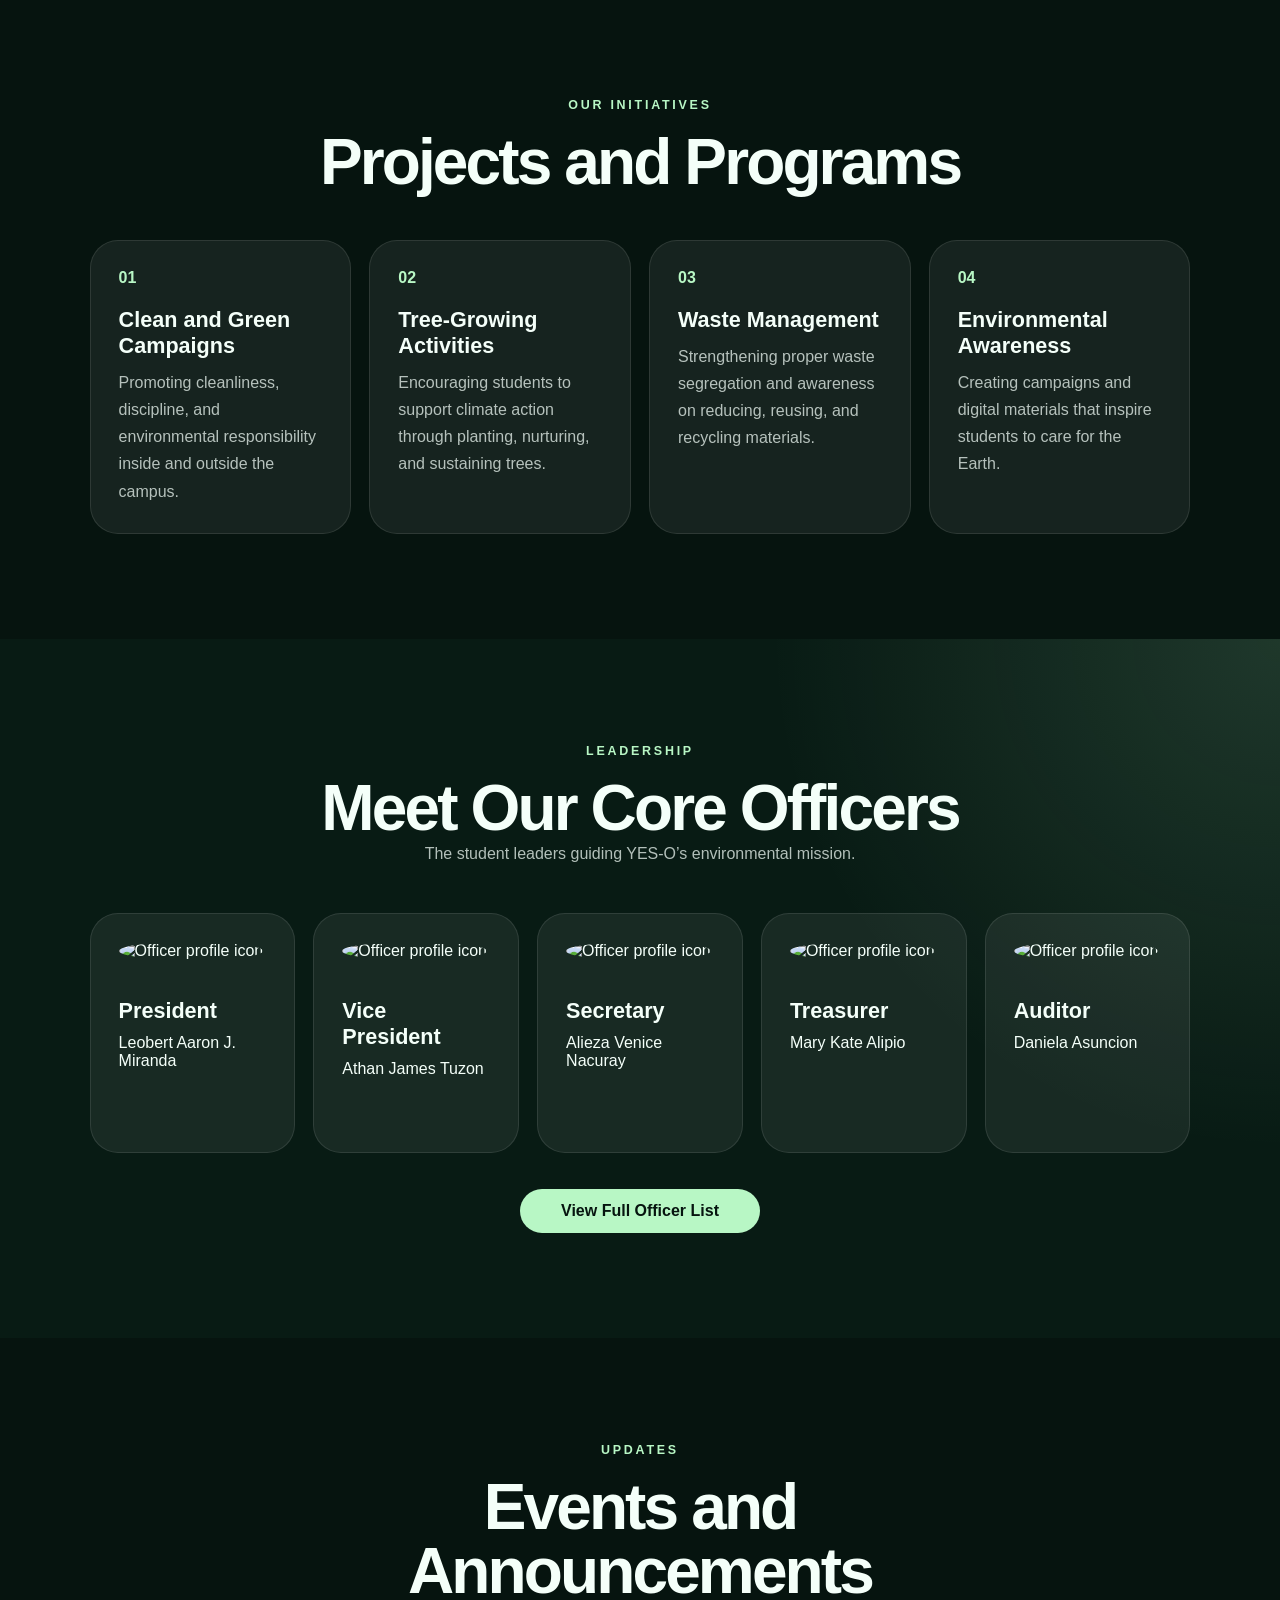
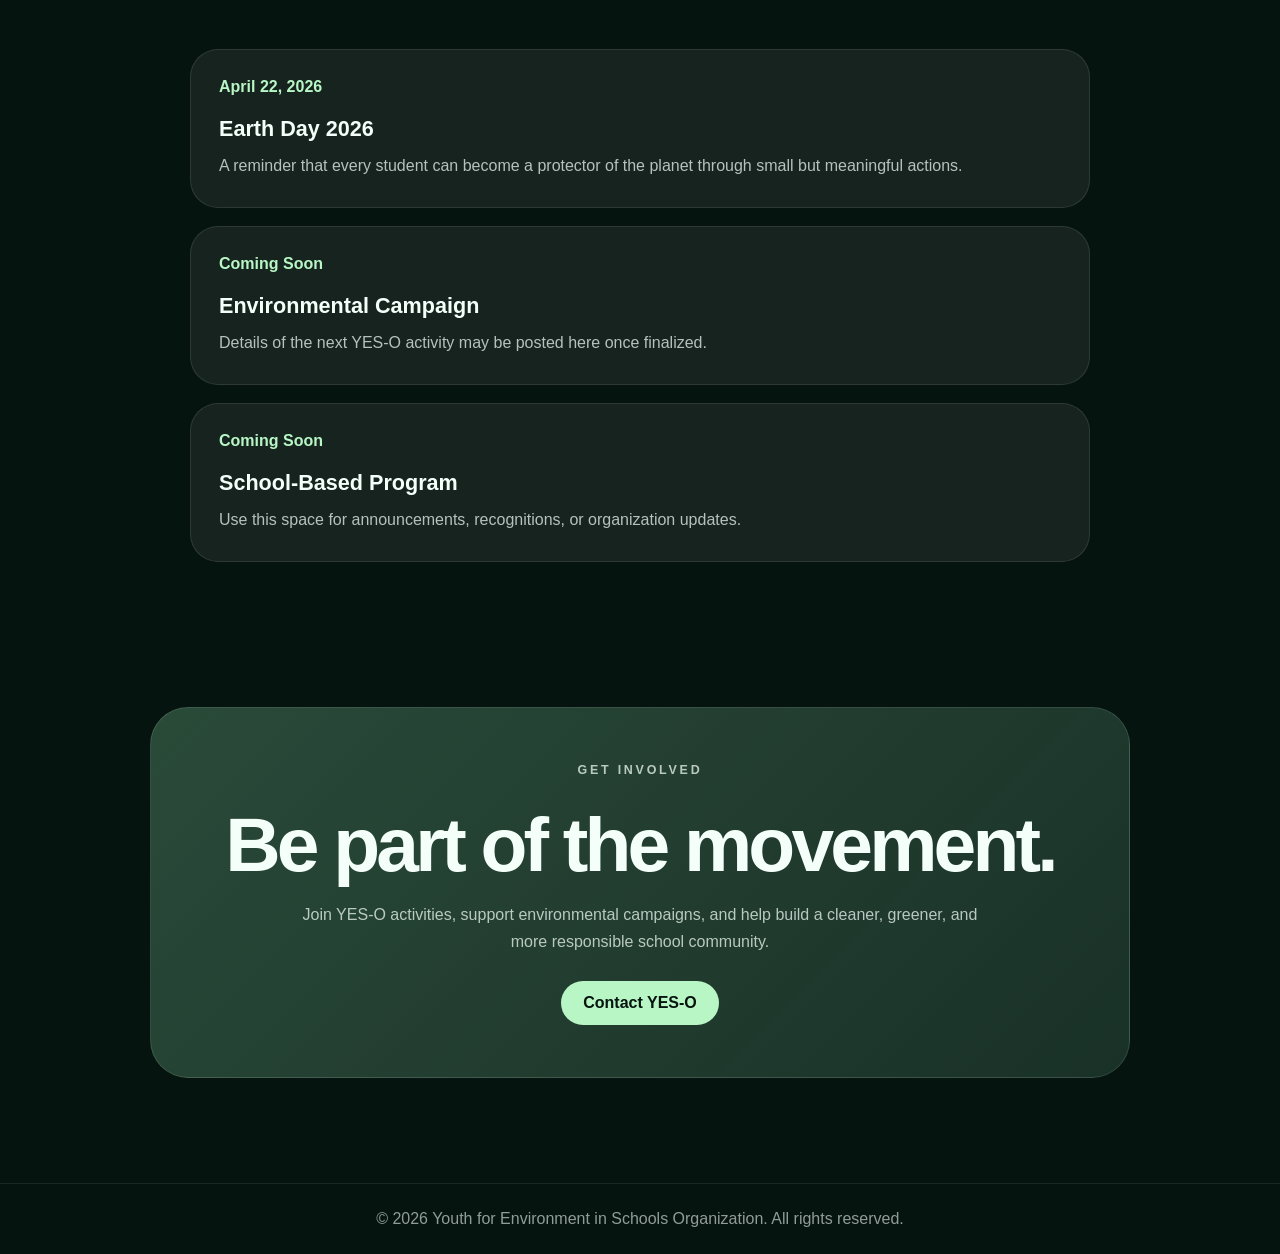
==== commit 25a227af: "Update index.html more updt" ====
--- a/index.html
+++ b/index.html
@@ -188,7 +188,7 @@
 
         <a href="president-profile.html" class="officer-link">
           <div class="officer-card reveal officer-expand-card">
-            <img src="https://i.imgur.com/hMYSlVG.png" alt="Officer profile icon" class="officer-badge">
+            <img src="https://i.imgur.com/vmPMEMO.png" alt="Officer profile icon" class="officer-badge">
             <h3>President</h3>
             <p>Leobert Aaron J. Miranda</p>
 
@@ -204,7 +204,7 @@
 
         <a href="vice-president-profile.html" class="officer-link">
           <div class="officer-card reveal officer-expand-card">
-            <img src="https://i.imgur.com/hMYSlVG.png" alt="Officer profile icon" class="officer-badge">
+            <img src="https://i.imgur.com/vmPMEMO.png" alt="Officer profile icon" class="officer-badge">
             <h3>Vice President</h3>
             <p>Athan James Tuzon</p>
 
@@ -220,7 +220,7 @@
 
         <a href="secretary-profile.html" class="officer-link">
           <div class="officer-card reveal officer-expand-card">
-            <img src="https://i.imgur.com/hMYSlVG.png" alt="Officer profile icon" class="officer-badge">
+            <img src="https://i.imgur.com/vmPMEMO.png" alt="Officer profile icon" class="officer-badge">
             <h3>Secretary</h3>
             <p>Alieza Venice Nacuray</p>
 
@@ -235,15 +235,15 @@
         </a>
 
         <div class="officer-card reveal">
-          <img src="https://i.imgur.com/hMYSlVG.png" alt="Officer profile icon" class="officer-badge">
+          <img src="https://i.imgur.com/vmPMEMO.png" alt="Officer profile icon" class="officer-badge">
           <h3>Treasurer</h3>
-          <p>Name Here</p>
+          <p>Mary Kate Alipio</p>
         </div>
 
         <div class="officer-card reveal">
-          <img src="https://i.imgur.com/hMYSlVG.png" alt="Officer profile icon" class="officer-badge">
+          <img src="https://i.imgur.com/vmPMEMO.png" alt="Officer profile icon" class="officer-badge">
           <h3>Auditor</h3>
-          <p>Name Here</p>
+          <p>Daniela Asuncion</p>
         </div>
 
       </div>
--- a/style.css
+++ b/style.css
@@ -344,3 +344,15 @@
   opacity: 1;
   transform: scale(1);
 }
+
+.officer-badge {
+  width: 74px;
+  height: 74px;
+  object-fit: cover;
+  border-radius: 50%;
+  margin-bottom: 18px;
+}
+
+.officer-expand-card:hover .officer-badge {
+  opacity: 0;
+}
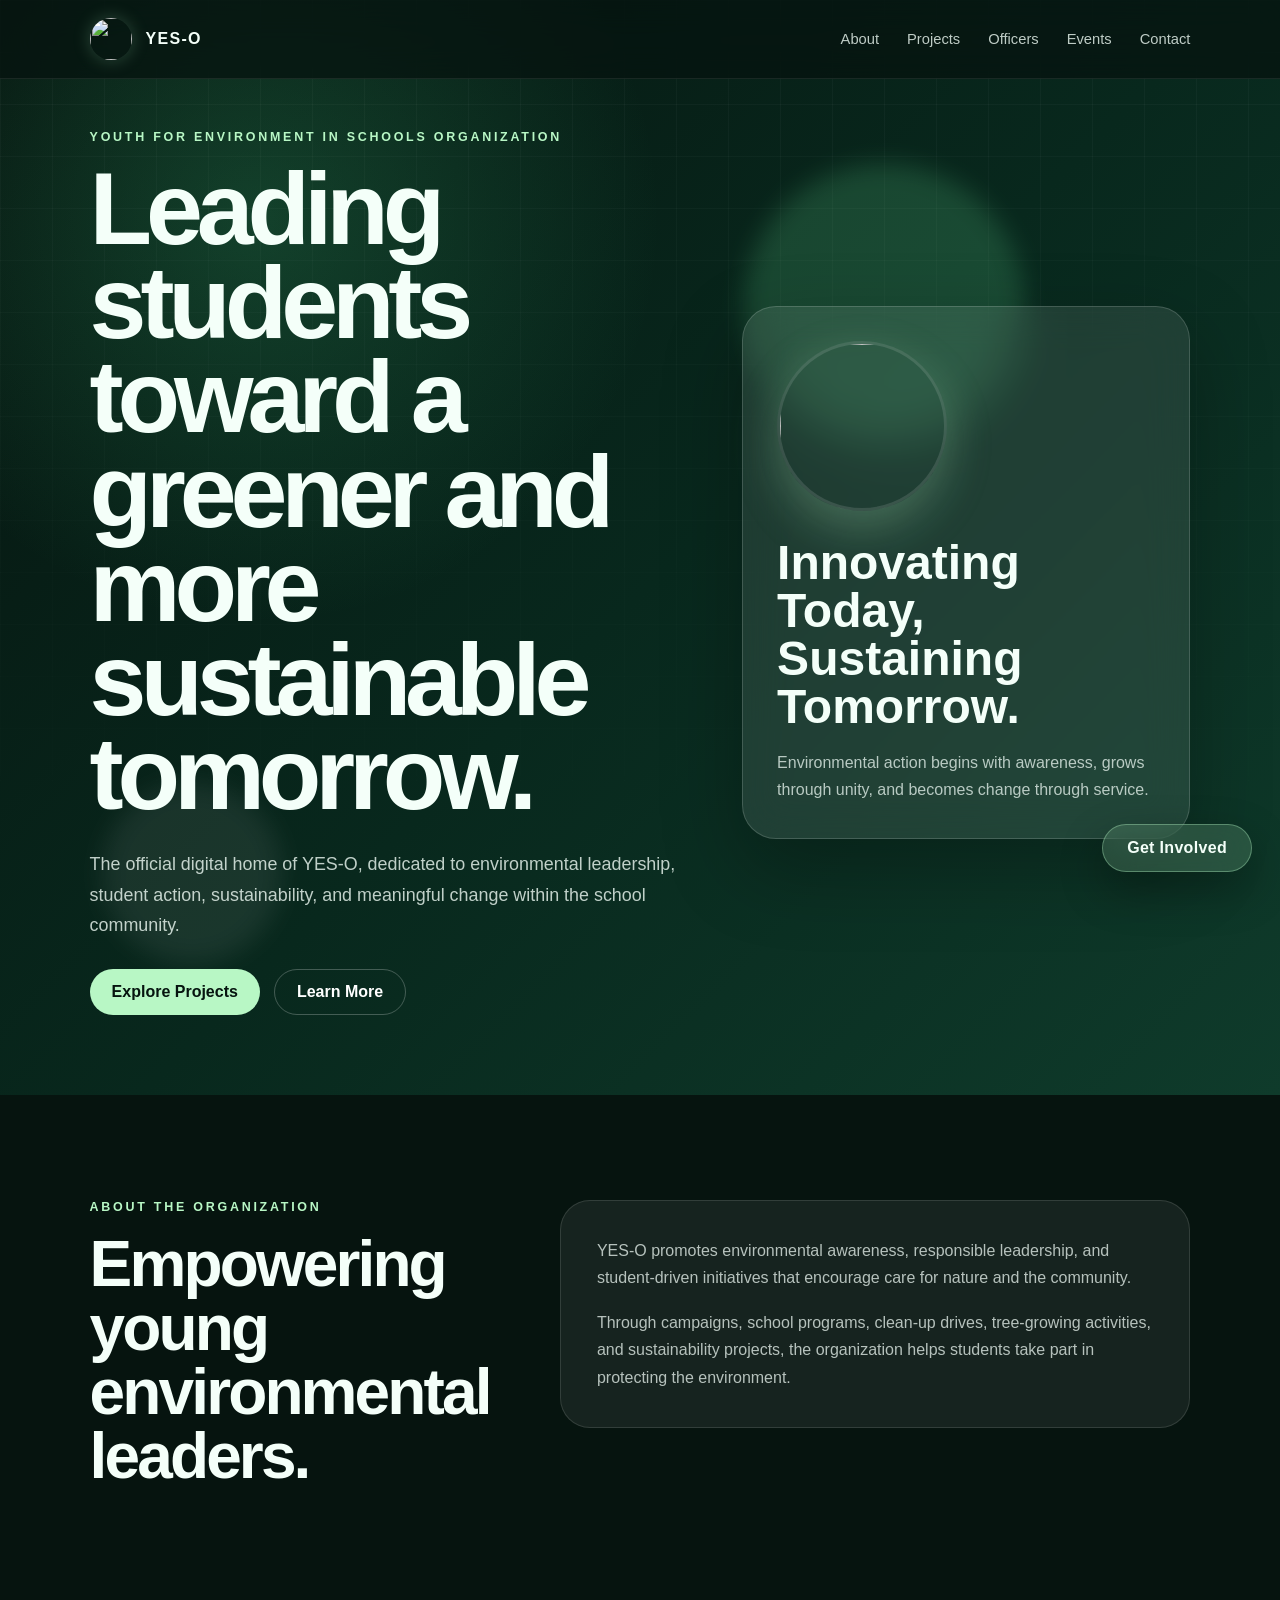
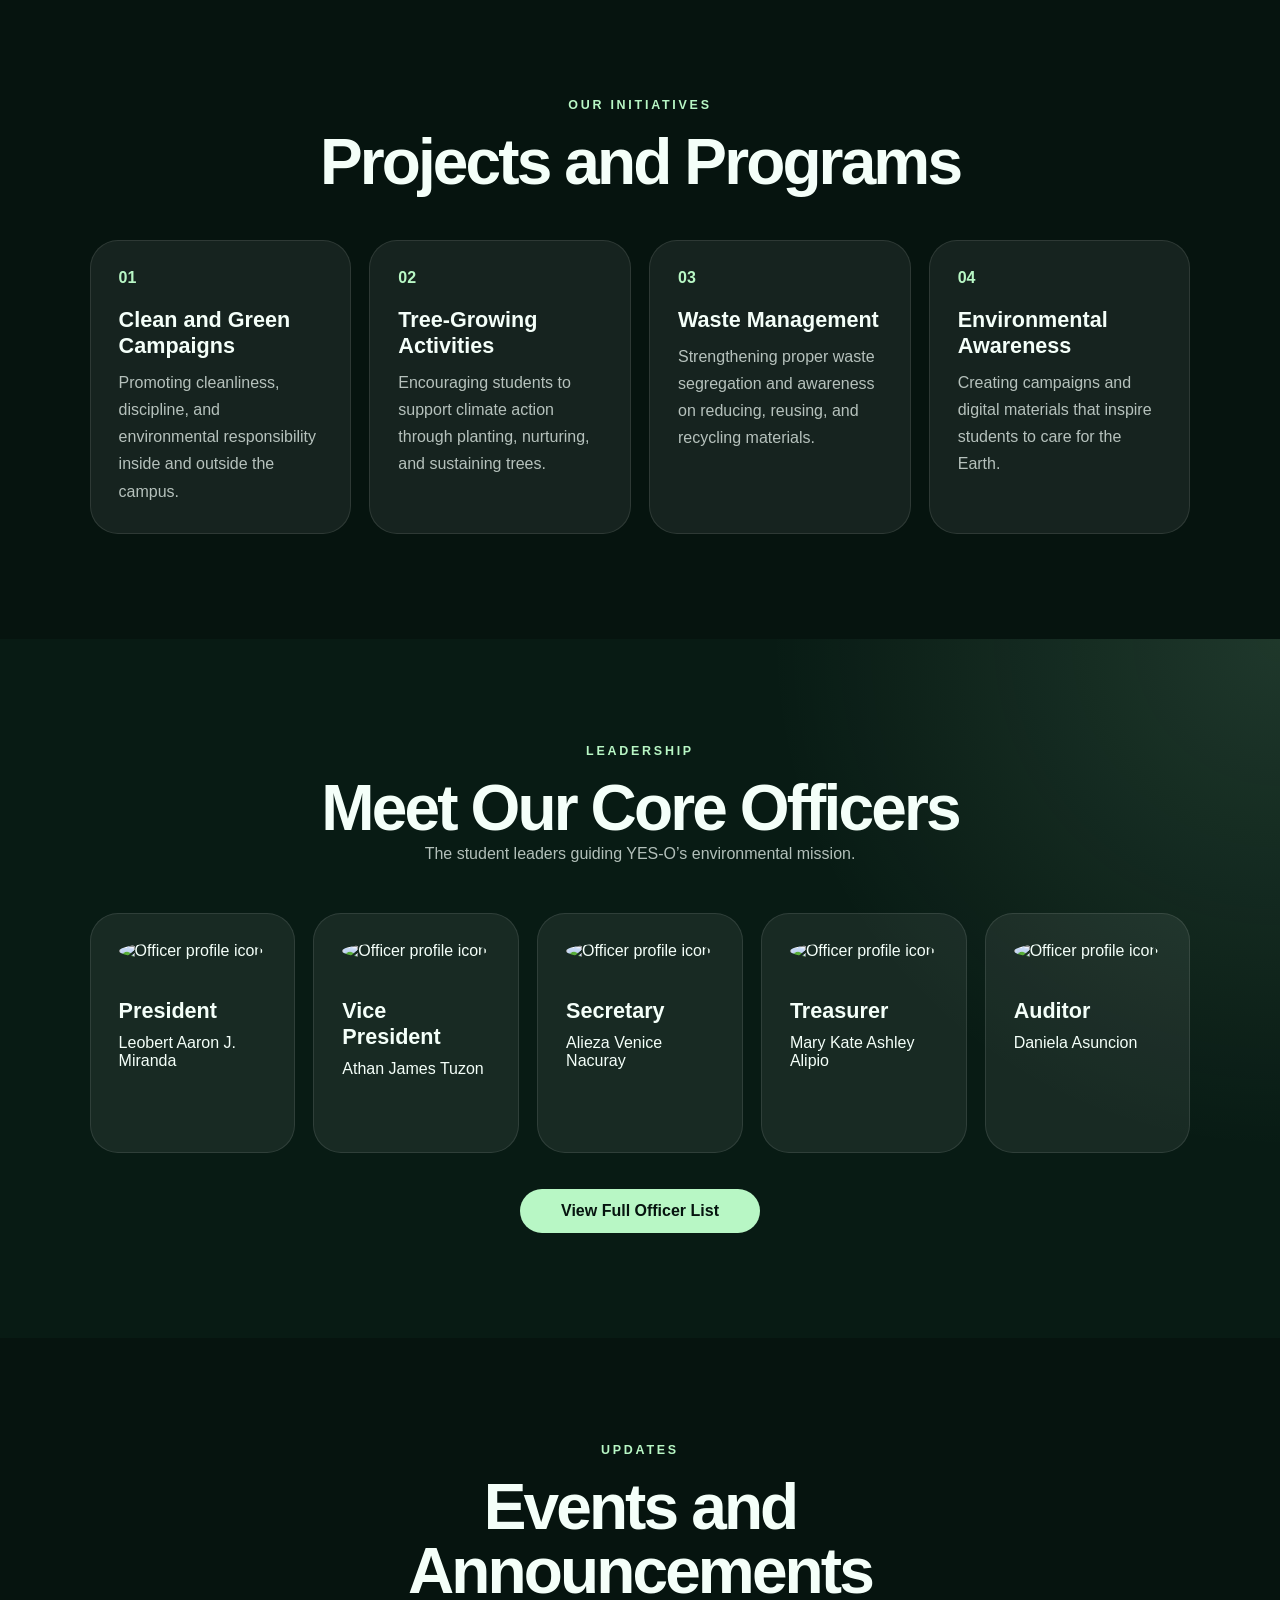
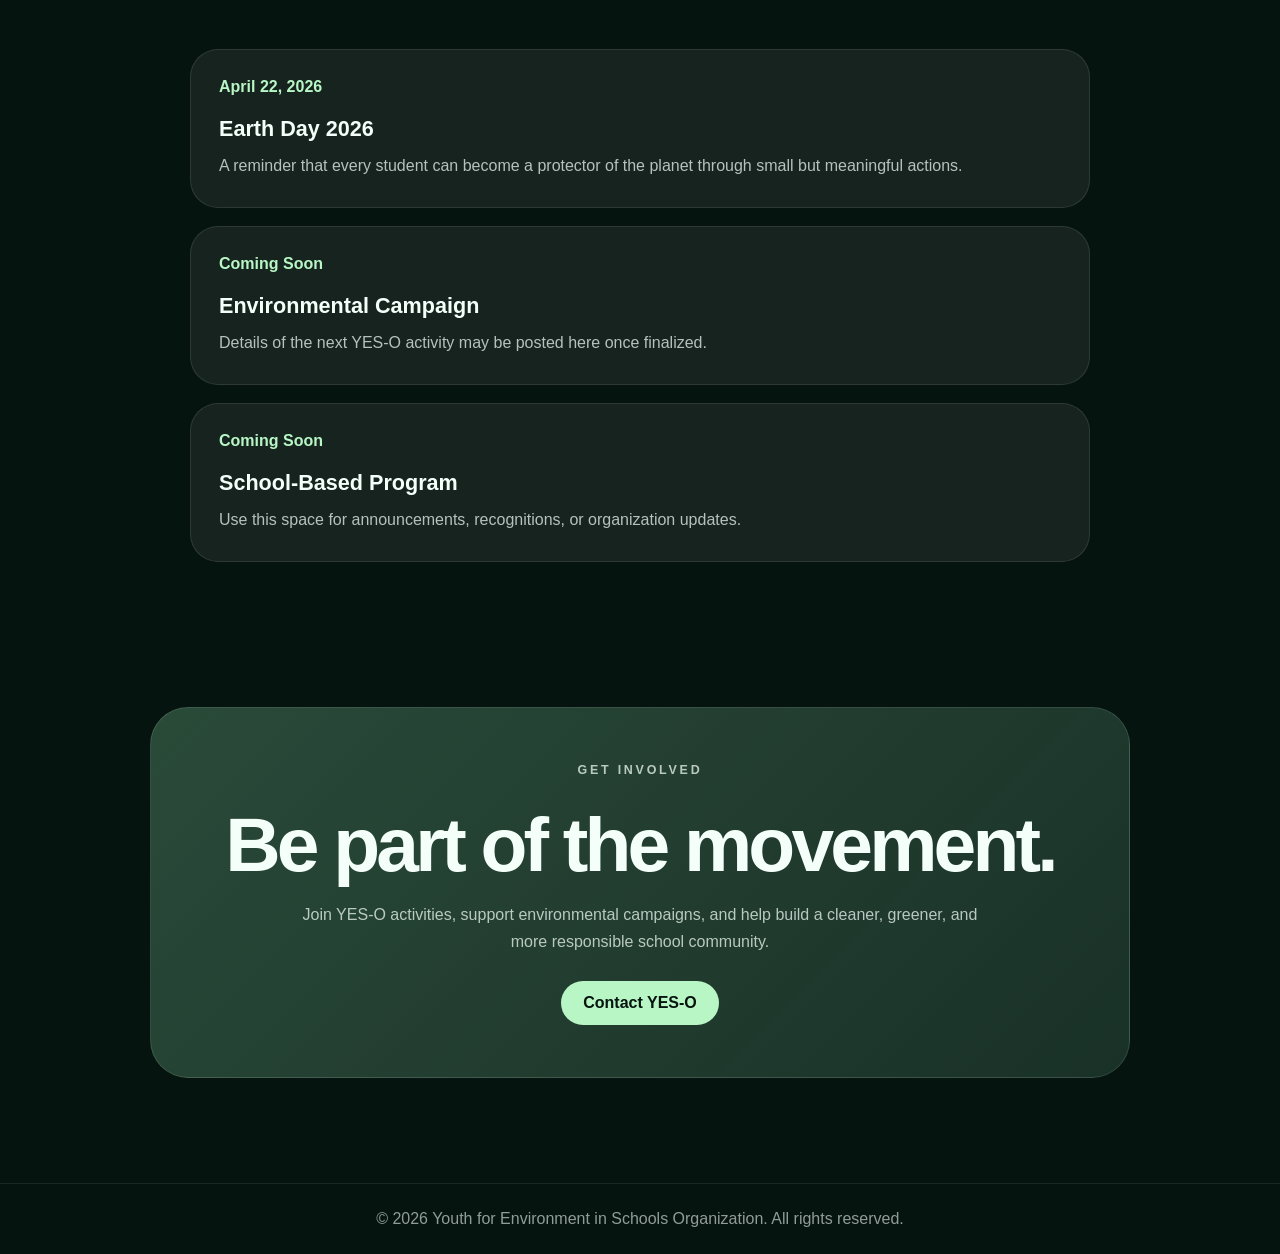
==== commit a6646d61: "FINISHED OFFICERS for home" ====
--- a/index.html
+++ b/index.html
@@ -187,27 +187,26 @@
       <div class="officer-grid featured-officers">
 
         <a href="president-profile.html" class="officer-link">
-          <div class="officer-card reveal officer-expand-card">
-            <img src="https://i.imgur.com/vmPMEMO.png" alt="Officer profile icon" class="officer-badge">
-            <h3>President</h3>
-            <p>Leobert Aaron J. Miranda</p>
-
-            <div class="expand-preview">
-              <img src="https://i.imgur.com/DsELWxr.jpeg" alt="President">
-              <div class="expand-info">
-                <h4>Leobert Aaron J. Miranda</h4>
-                <p>YES-O President leading student action, environmental awareness, and sustainability initiatives.</p>
-              </div>
-            </div>
-          </div>
-        </a>
+  <div class="officer-card reveal officer-expand-card">
+    <img src="https://i.imgur.com/hMYSlVG.png" alt="Officer profile icon" class="officer-badge">
+    <h3>President</h3>
+    <p>Leobert Aaron J. Miranda</p>
+
+    <div class="expand-preview">
+      <img src="https://i.imgur.com/DsELWxr.jpeg" alt="President">
+      <div class="expand-info">
+        <h4>Leobert Aaron J. Miranda</h4>
+        <p>YES-O President leading student action, environmental awareness, and sustainability initiatives.</p>
+      </div>
+    </div>
+  </div>
+</a>
 
         <a href="vice-president-profile.html" class="officer-link">
           <div class="officer-card reveal officer-expand-card">
-            <img src="https://i.imgur.com/vmPMEMO.png" alt="Officer profile icon" class="officer-badge">
+            <img src="https://i.imgur.com/hMYSlVG.png" alt="Officer profile icon" class="officer-badge">
             <h3>Vice President</h3>
             <p>Athan James Tuzon</p>
-
             <div class="expand-preview">
               <img src="https://i.imgur.com/n3AEGGB.png" alt="Athan James Tuzon">
               <div class="expand-info">
@@ -220,10 +219,9 @@
 
         <a href="secretary-profile.html" class="officer-link">
           <div class="officer-card reveal officer-expand-card">
-            <img src="https://i.imgur.com/vmPMEMO.png" alt="Officer profile icon" class="officer-badge">
+            <img src="https://i.imgur.com/hMYSlVG.png" alt="Officer profile icon" class="officer-badge">
             <h3>Secretary</h3>
             <p>Alieza Venice Nacuray</p>
-
             <div class="expand-preview">
               <img src="https://i.imgur.com/pbBMAc3.jpeg" alt="Alieza Venice Nacuray">
               <div class="expand-info">
@@ -234,17 +232,35 @@
           </div>
         </a>
 
-        <div class="officer-card reveal">
-          <img src="https://i.imgur.com/vmPMEMO.png" alt="Officer profile icon" class="officer-badge">
+        <a href="treasurer-profile.html" class="officer-link">
+        <div class="officer-card reveal officer-expand-card">
+          <img src="https://i.imgur.com/hMYSlVG.png" alt="Officer profile icon" class="officer-badge">
           <h3>Treasurer</h3>
-          <p>Mary Kate Alipio</p>
-        </div>
-
-        <div class="officer-card reveal">
-          <img src="https://i.imgur.com/vmPMEMO.png" alt="Officer profile icon" class="officer-badge">
+          <p>Mary Kate Ashley Alipio</p>
+          <div class="expand-preview">
+            <img src="https://i.imgur.com/t8TZMHh.jpeg" alt="Mary Kate Ashley Alipio">
+            <div class="expand-info">
+              <h4>Mary Kate Ashley Alipio</h4>
+              <p>YES-O Treasurer helping manage the organization's resources and support its environmental initiatives.</p>
+            </div>
+          </div>
+        </div>
+        </a>
+
+        <a href="auditor-profile.html" class="officer-link">
+        <div class="officer-card reveal officer-expand-card">
+          <img src="https://i.imgur.com/hMYSlVG.png" alt="Officer profile icon" class="officer-badge">
           <h3>Auditor</h3>
           <p>Daniela Asuncion</p>
-        </div>
+          <div class="expand-preview">
+            <img src="https://i.imgur.com/W9xFtQ8.jpeg" alt="Daniela Asuncion">
+            <div class="expand-info">
+              <h4>Daniela Asuncion</h4>
+              <p>YES-O Auditor helping ensure the organization remains accountable as it carries out environmental initiatives.</p>
+            </div>
+          </div>
+        </div>
+        </a>
 
       </div>
 
@@ -340,8 +356,8 @@
   <script src="script.js"></script>
 
   <a href="#contact" class="floating-cta" id="floatingCta">
-    Get Involved
-  </a>
+  Get Involved
+</a>
 
 </body>
 </html>
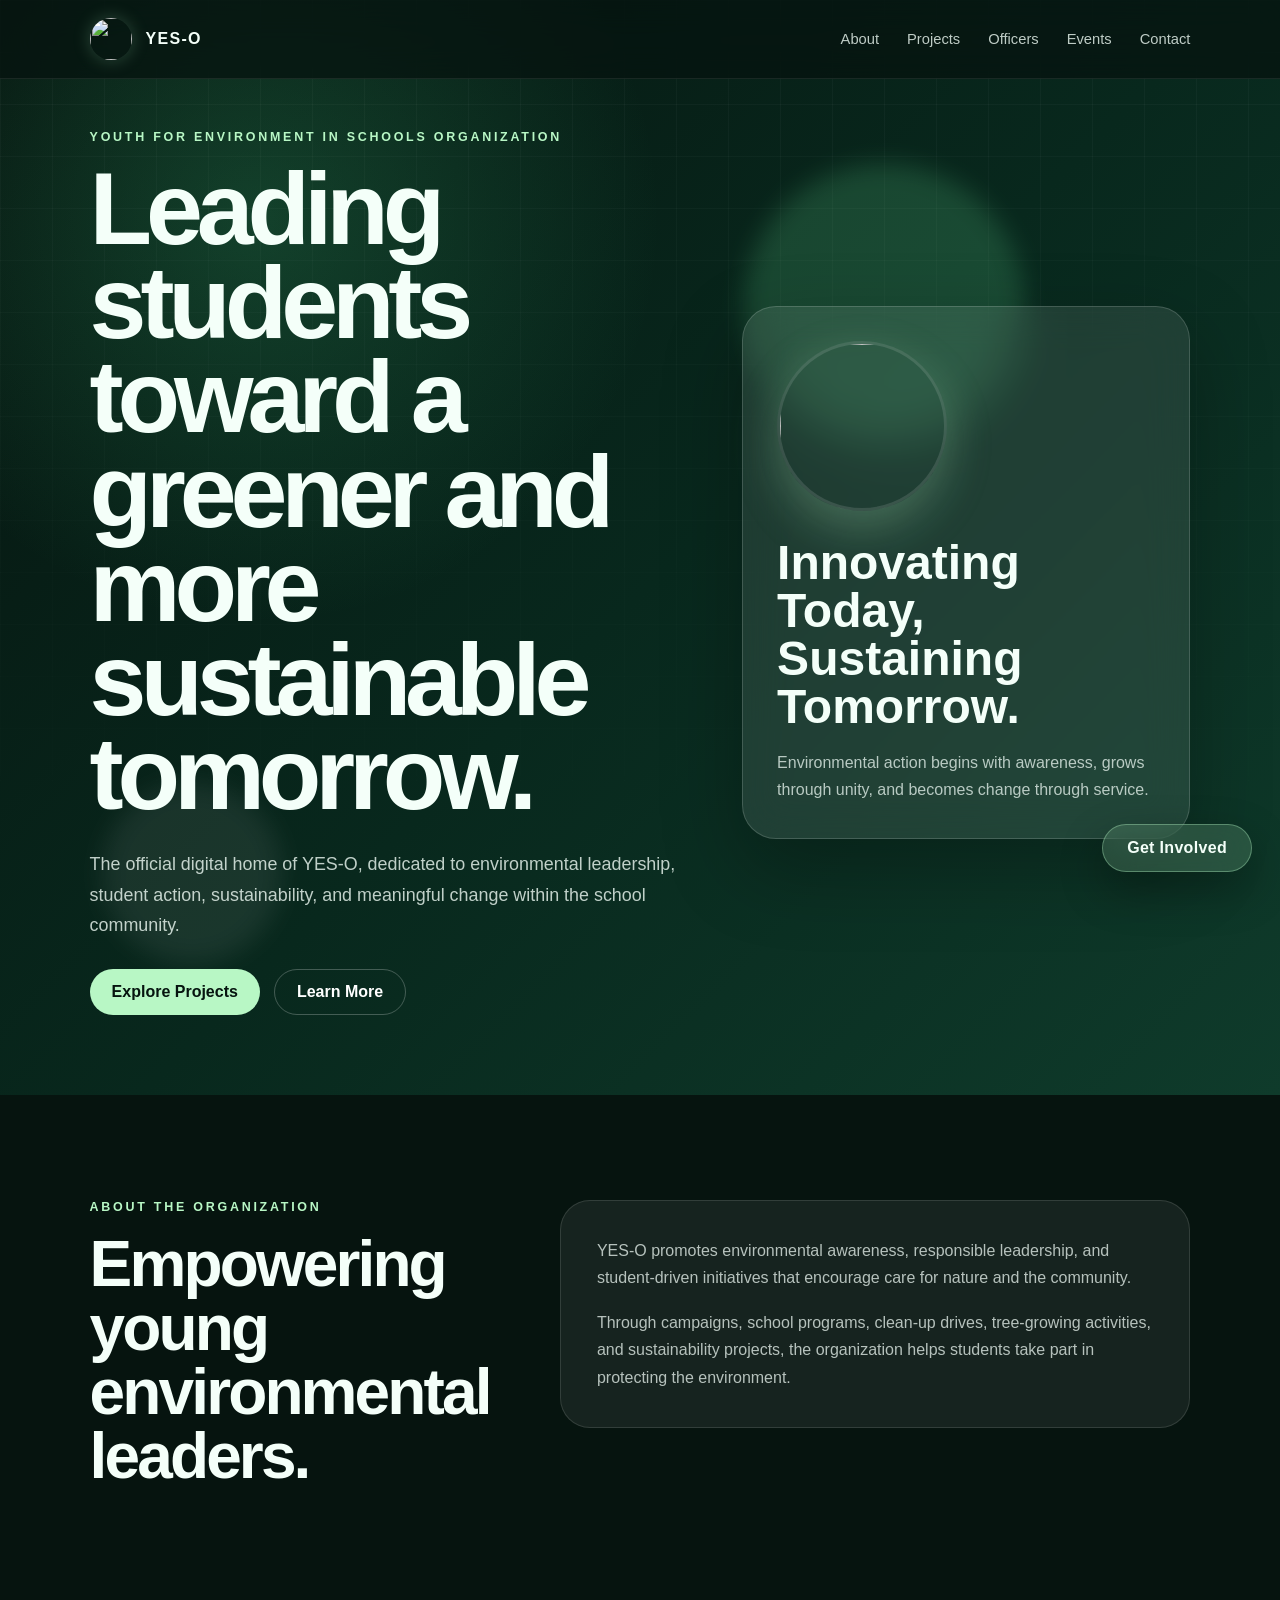
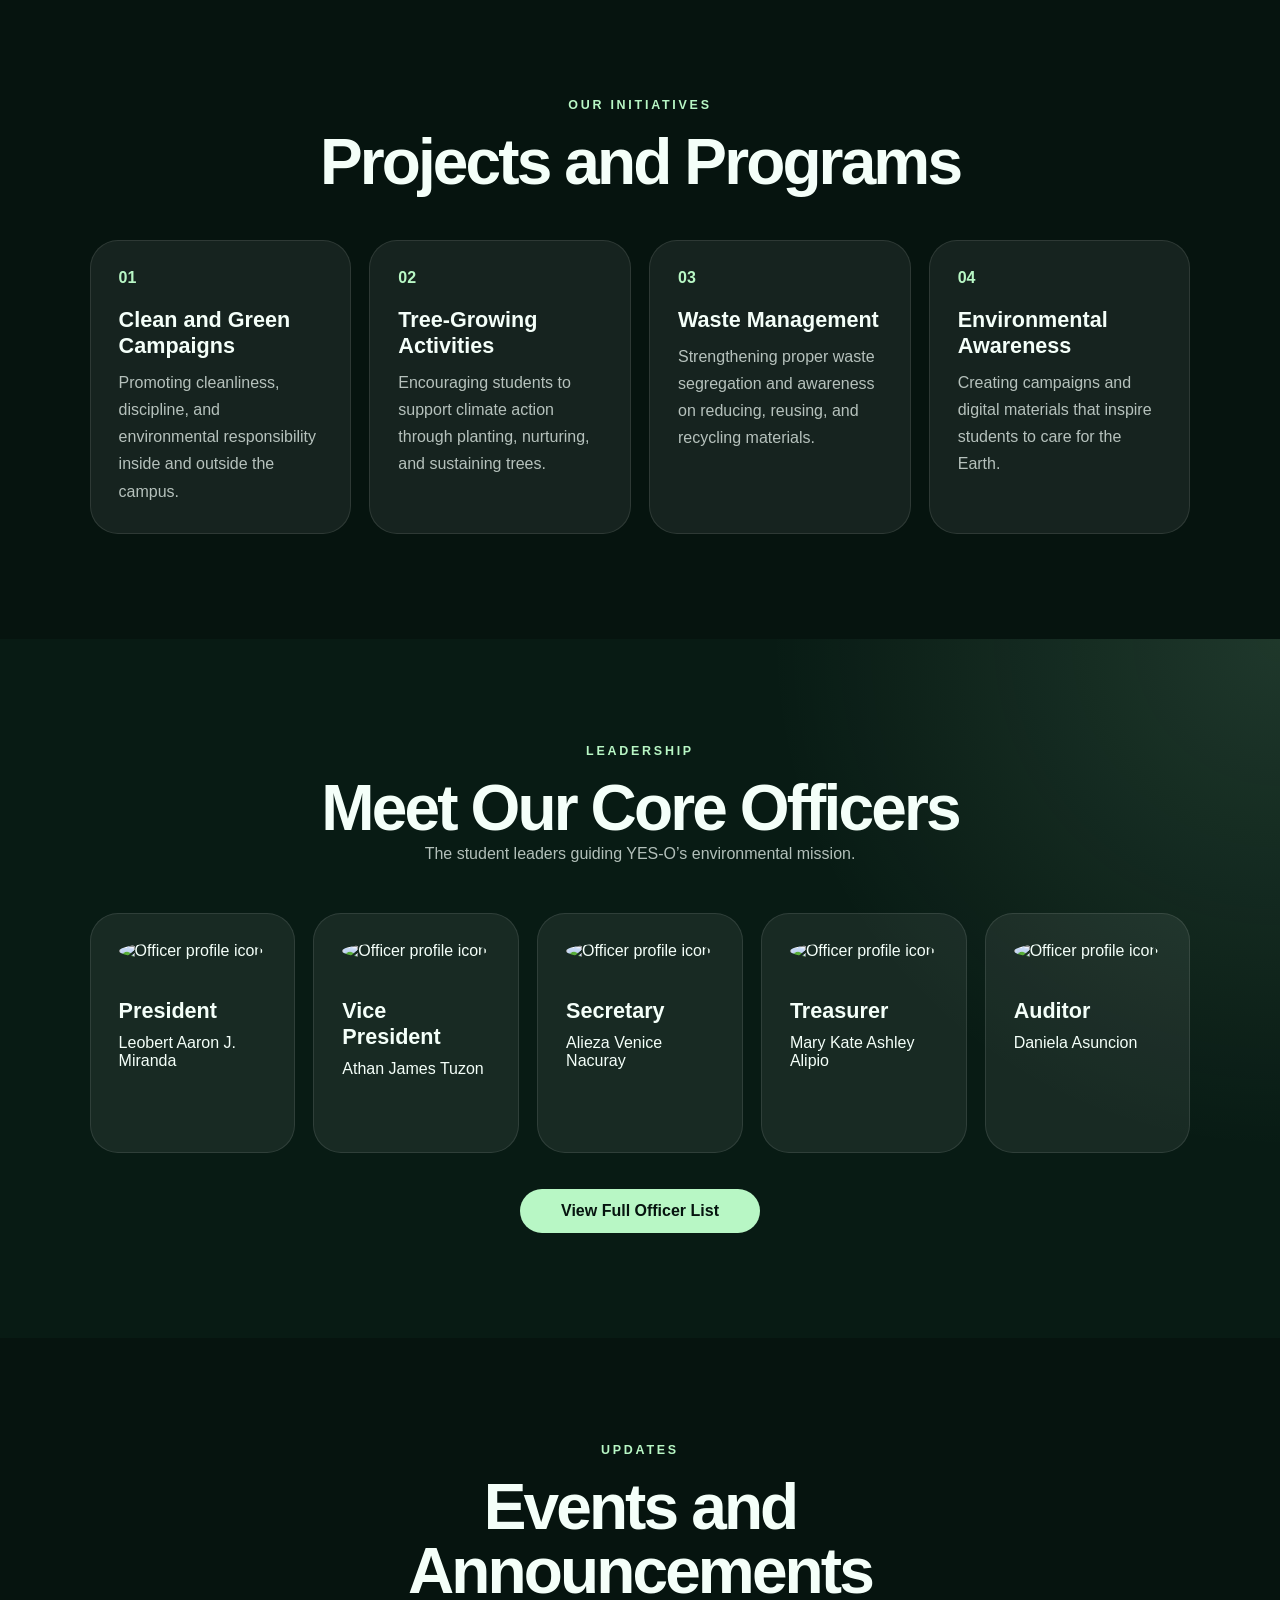
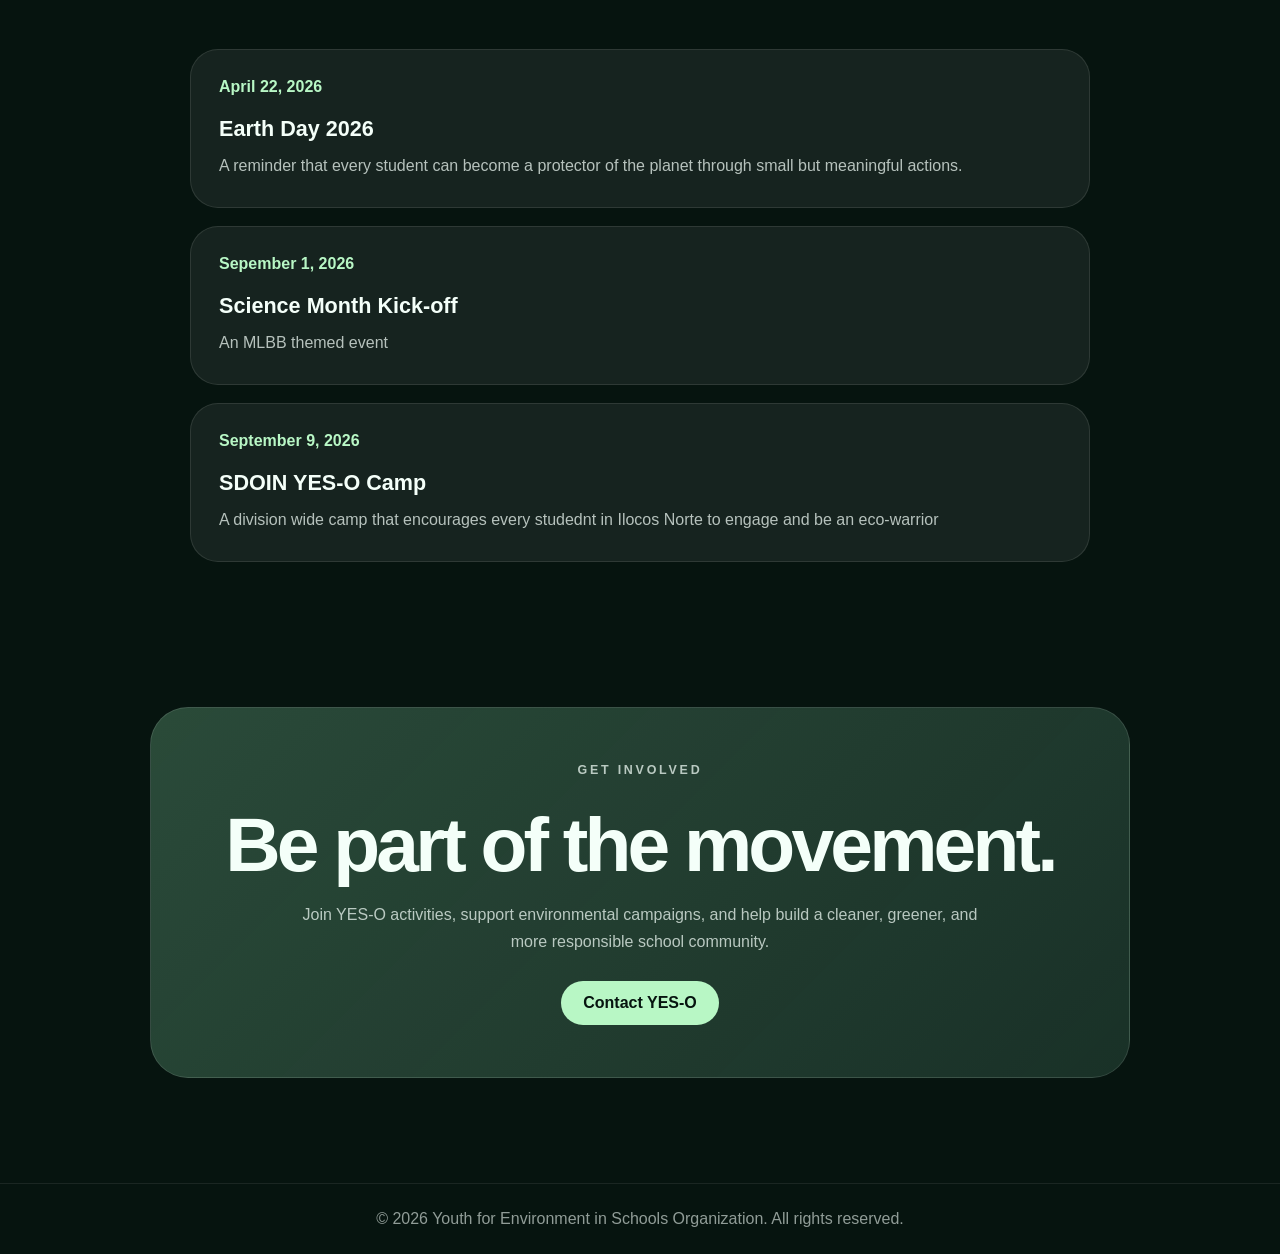
==== commit f9a395bf: "Update index.html" ====
--- a/index.html
+++ b/index.html
@@ -188,7 +188,7 @@
 
         <a href="president-profile.html" class="officer-link">
   <div class="officer-card reveal officer-expand-card">
-    <img src="https://i.imgur.com/hMYSlVG.png" alt="Officer profile icon" class="officer-badge">
+    <img src="https://i.imgur.com/DT58NUu.png" alt="Officer profile icon" class="officer-badge">
     <h3>President</h3>
     <p>Leobert Aaron J. Miranda</p>
 
@@ -204,7 +204,7 @@
 
         <a href="vice-president-profile.html" class="officer-link">
           <div class="officer-card reveal officer-expand-card">
-            <img src="https://i.imgur.com/hMYSlVG.png" alt="Officer profile icon" class="officer-badge">
+            <img src="https://i.imgur.com/DT58NUu.png" alt="Officer profile icon" class="officer-badge">
             <h3>Vice President</h3>
             <p>Athan James Tuzon</p>
             <div class="expand-preview">
@@ -219,7 +219,7 @@
 
         <a href="secretary-profile.html" class="officer-link">
           <div class="officer-card reveal officer-expand-card">
-            <img src="https://i.imgur.com/hMYSlVG.png" alt="Officer profile icon" class="officer-badge">
+            <img src="https://i.imgur.com/DT58NUu.png" alt="Officer profile icon" class="officer-badge">
             <h3>Secretary</h3>
             <p>Alieza Venice Nacuray</p>
             <div class="expand-preview">
@@ -234,7 +234,7 @@
 
         <a href="treasurer-profile.html" class="officer-link">
         <div class="officer-card reveal officer-expand-card">
-          <img src="https://i.imgur.com/hMYSlVG.png" alt="Officer profile icon" class="officer-badge">
+          <img src="https://i.imgur.com/DT58NUu.png" alt="Officer profile icon" class="officer-badge">
           <h3>Treasurer</h3>
           <p>Mary Kate Ashley Alipio</p>
           <div class="expand-preview">
@@ -249,7 +249,7 @@
 
         <a href="auditor-profile.html" class="officer-link">
         <div class="officer-card reveal officer-expand-card">
-          <img src="https://i.imgur.com/hMYSlVG.png" alt="Officer profile icon" class="officer-badge">
+          <img src="https://i.imgur.com/DT58NUu.png" alt="Officer profile icon" class="officer-badge">
           <h3>Auditor</h3>
           <p>Daniela Asuncion</p>
           <div class="expand-preview">
@@ -298,19 +298,18 @@
         </div>
 
         <div class="timeline-item reveal">
-          <span class="date">Coming Soon</span>
-          <h3>Environmental Campaign</h3>
-          <p>
-            Details of the next YES-O activity may be posted here once finalized.
+          <span class="date">Sepember 1, 2026</span>
+          <h3>Science Month Kick-off</h3>
+          <p>
+            An MLBB themed event
           </p>
         </div>
 
         <div class="timeline-item reveal">
-          <span class="date">Coming Soon</span>
-          <h3>School-Based Program</h3>
-          <p>
-            Use this space for announcements,
-            recognitions, or organization updates.
+          <span class="date">September 9, 2026</span>
+          <h3>SDOIN YES-O Camp</h3>
+          <p>
+            A division wide camp that encourages every studednt in Ilocos Norte to engage and be an eco-warrior
           </p>
         </div>
 
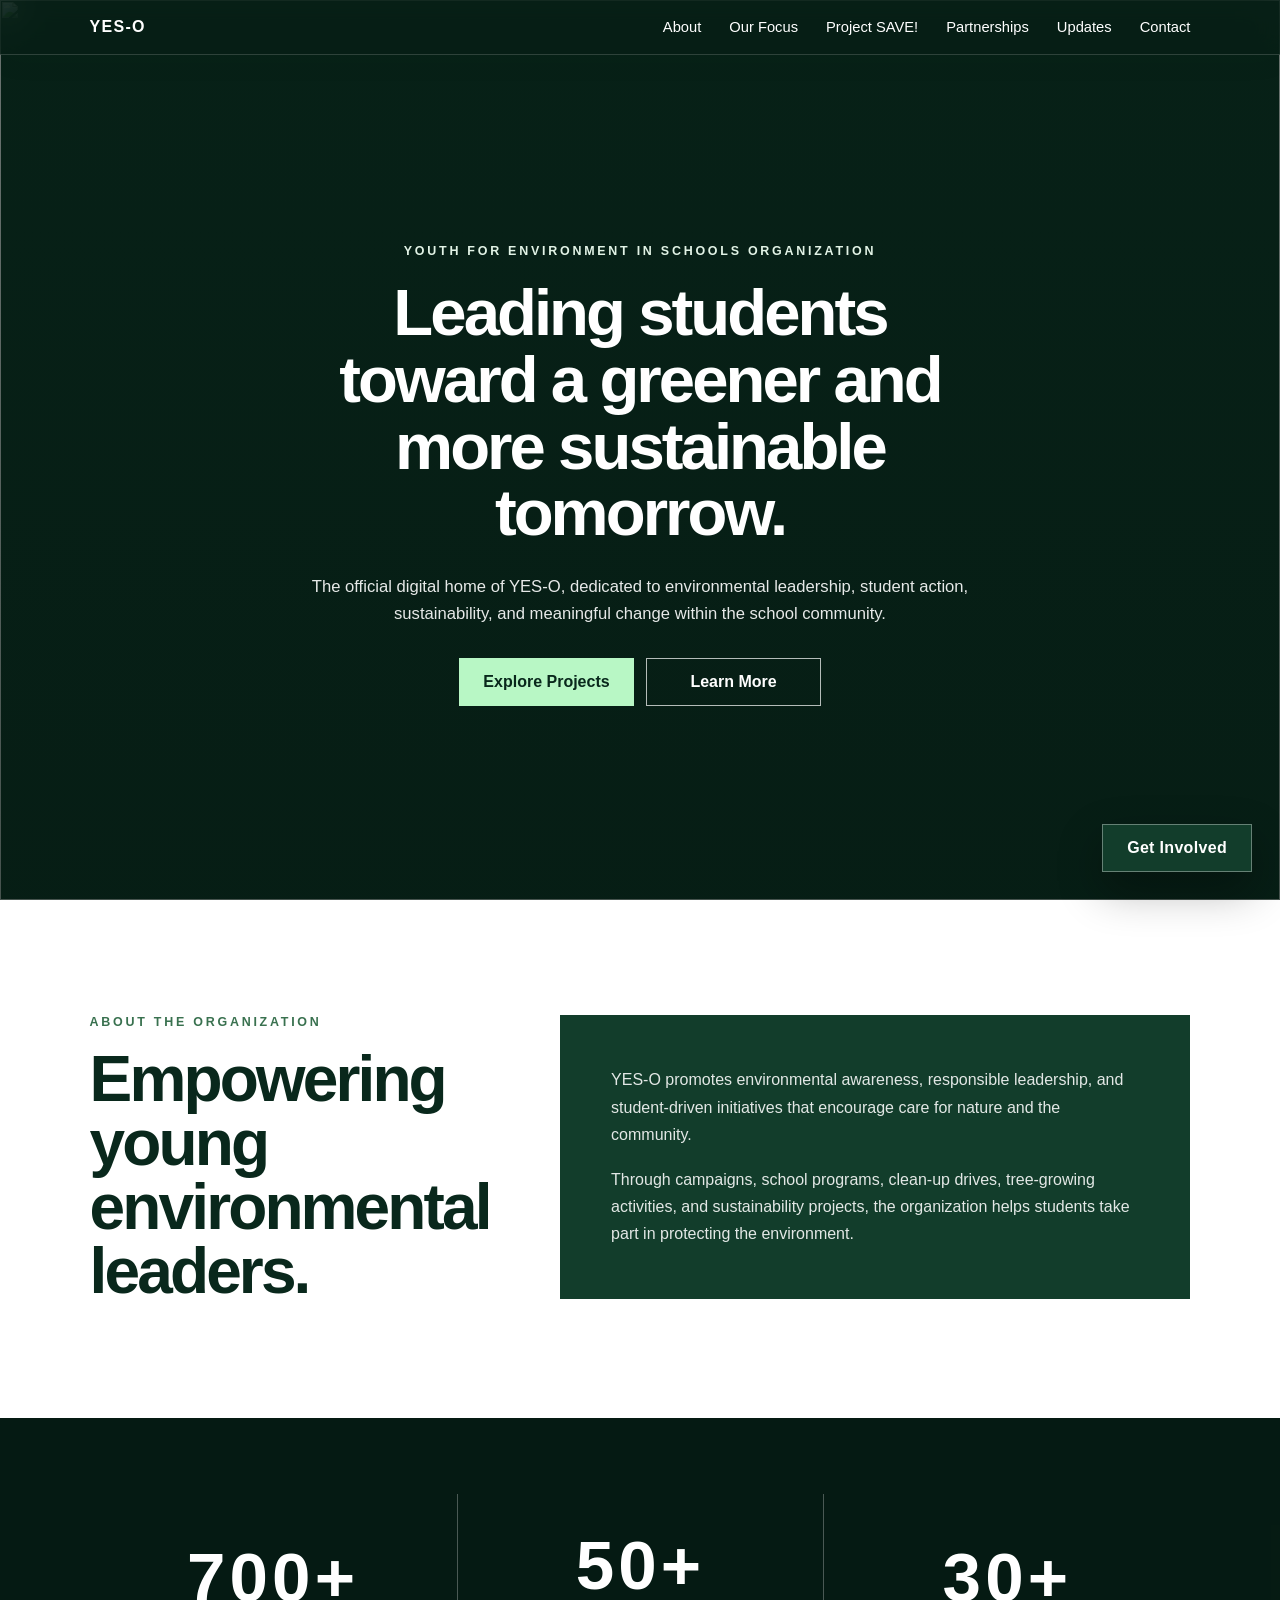
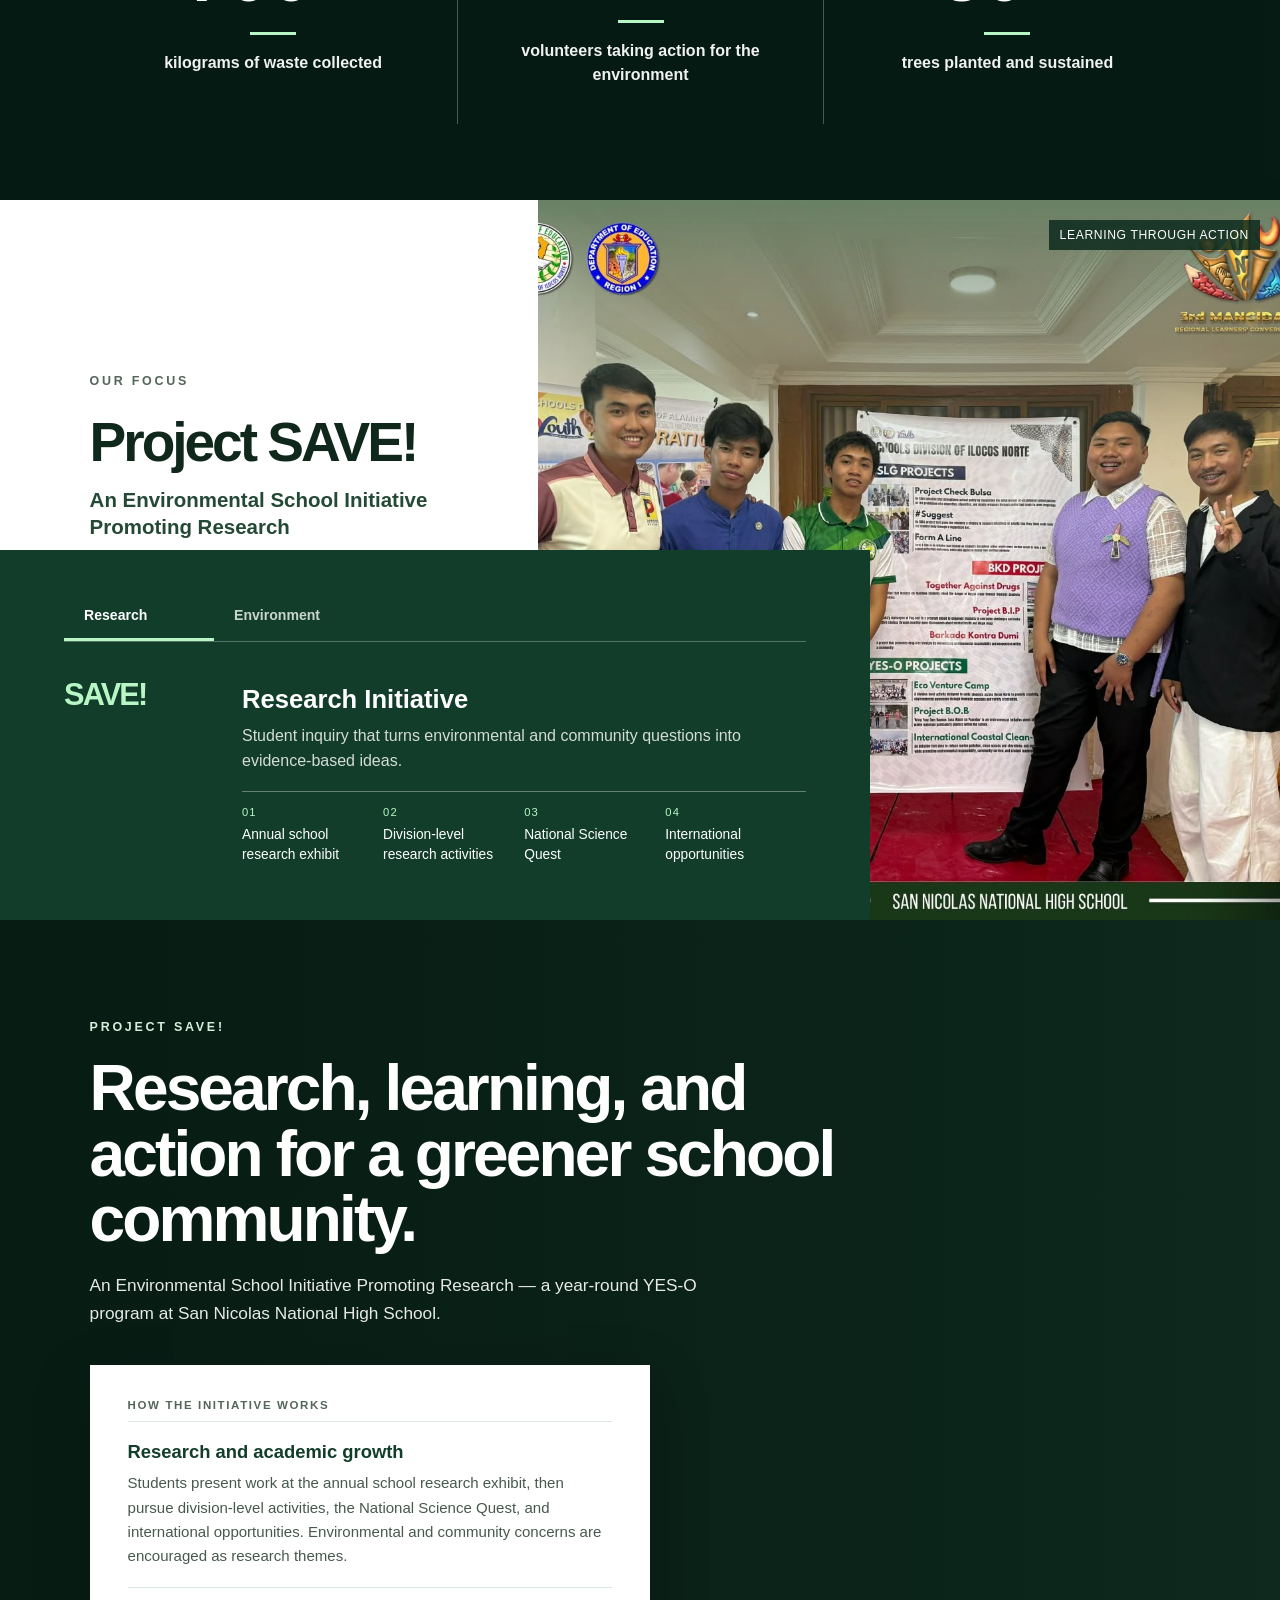
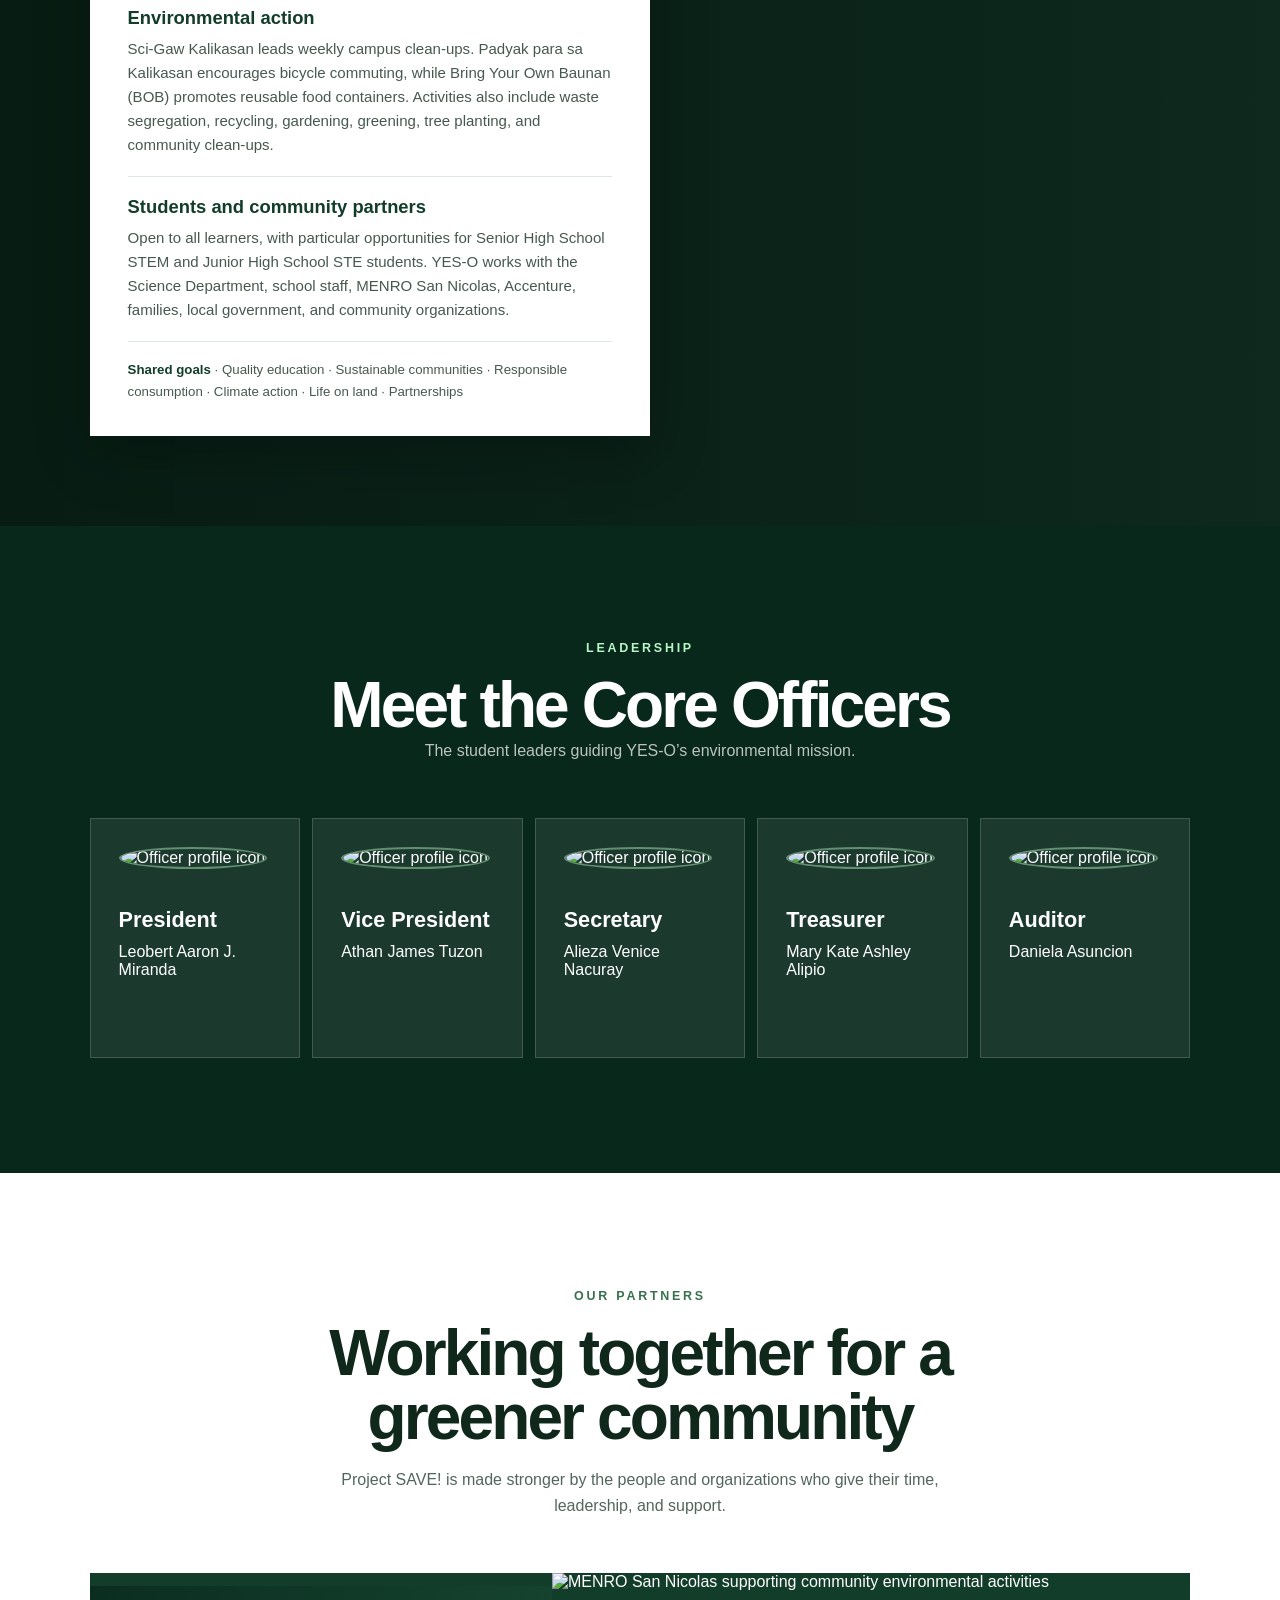
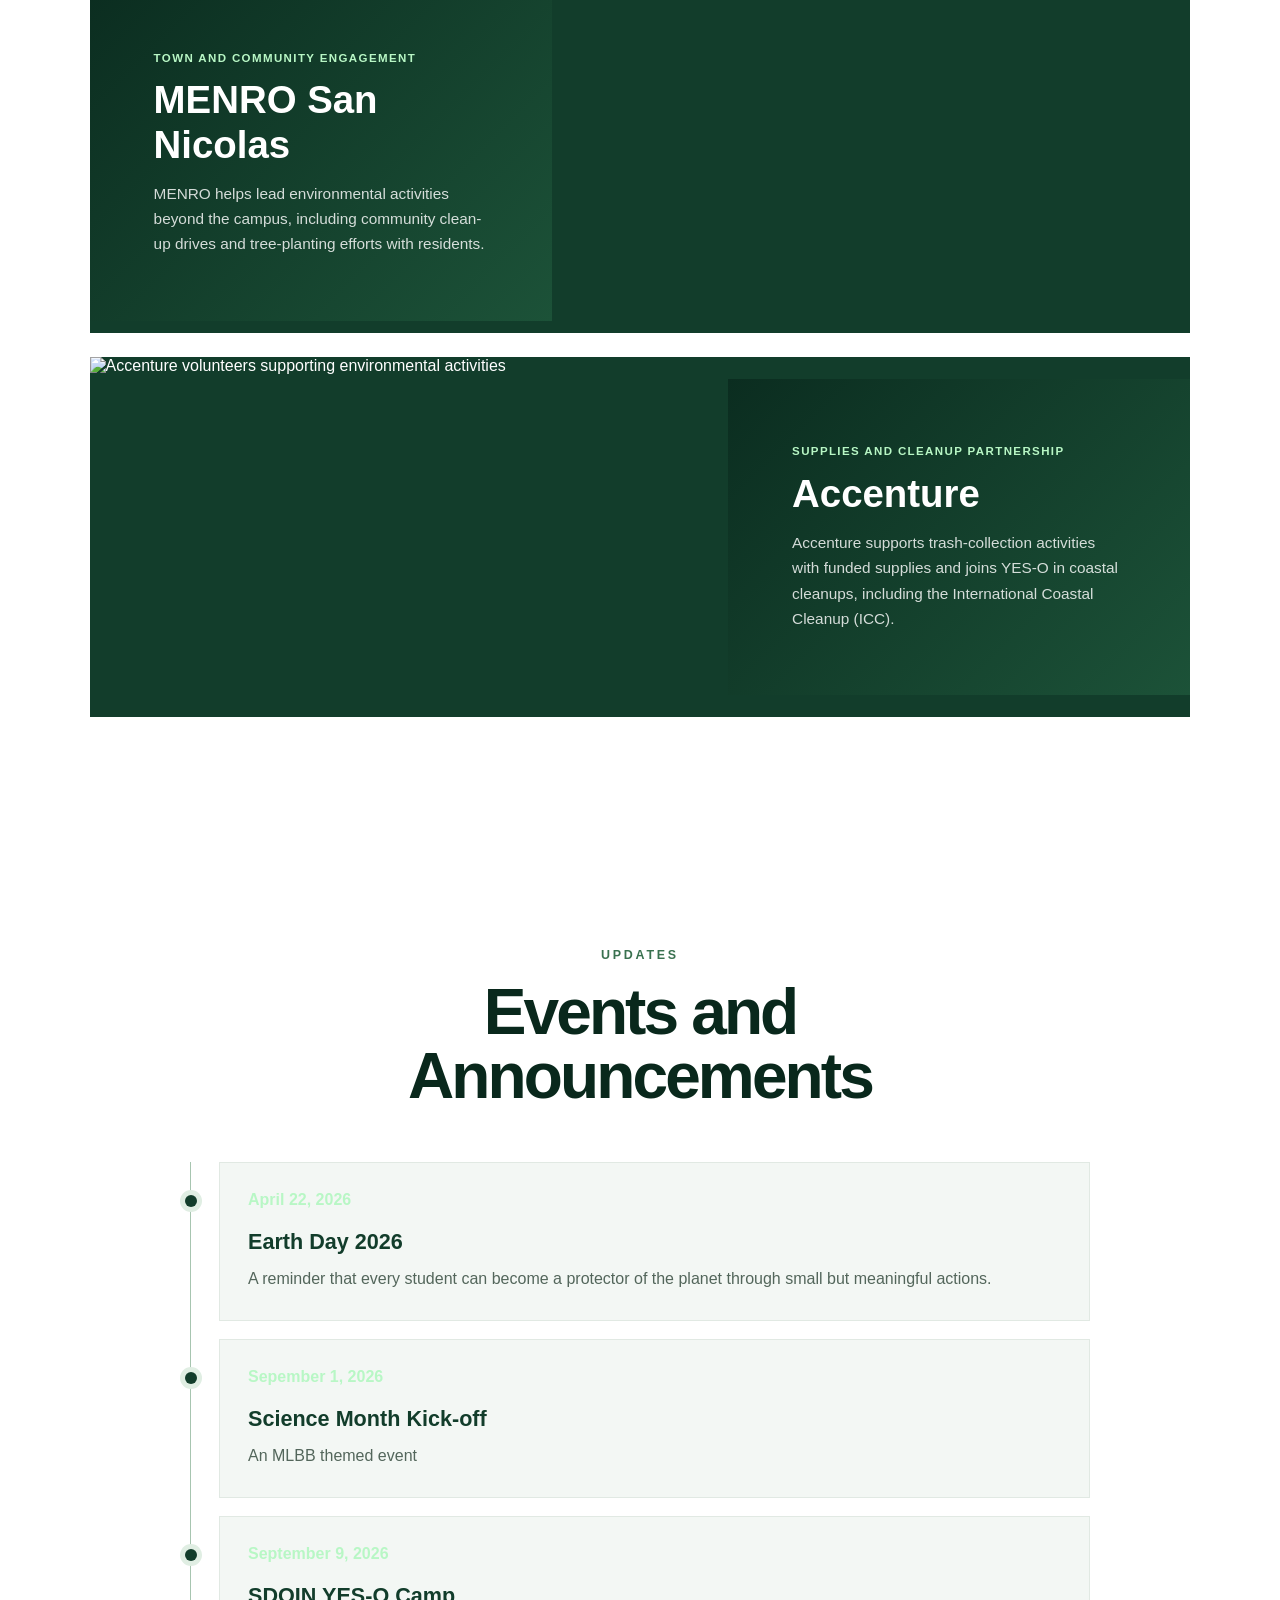
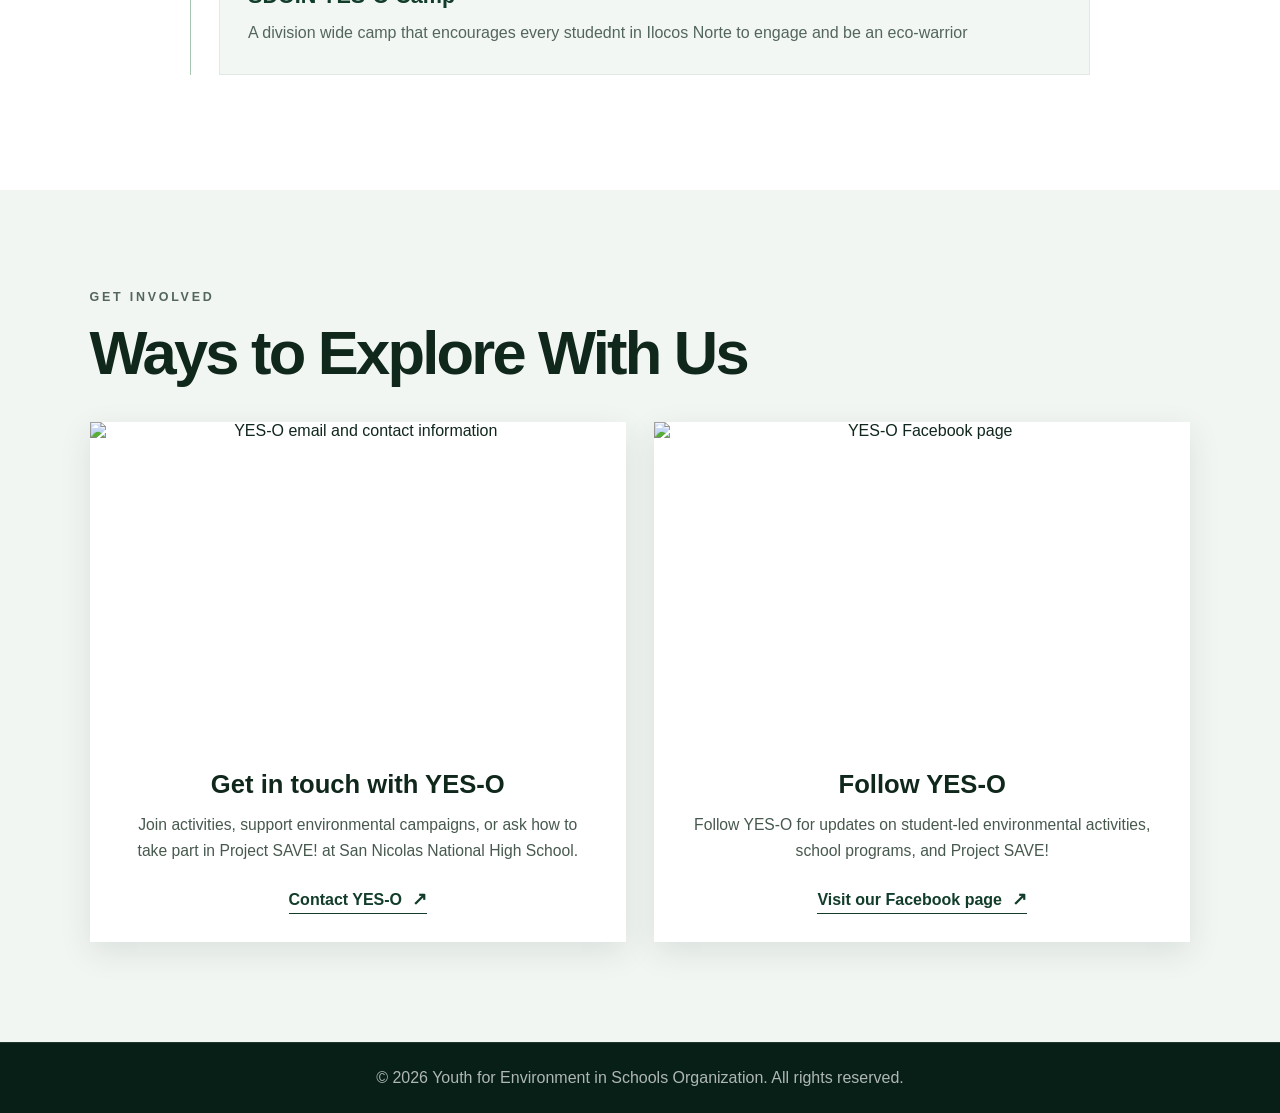
==== commit 1ab9dbfd: "Add files via upload" ====
--- a/index.html
+++ b/index.html
@@ -16,7 +16,7 @@
   <header class="site-header">
 
     <a href="#" class="brand">
-      <img src="https://i.imgur.com/p5LzGYK.jpeg" class="brand-logo-img">
+      
       <span>YES-O</span>
     </a>
 
@@ -24,9 +24,10 @@
 
     <nav class="nav-links">
       <a href="#about">About</a>
-      <a href="#projects">Projects</a>
-      <a href="officers.html">Officers</a>
-      <a href="#events">Events</a>
+      <a href="#projects">Our Focus</a>
+      <a href="#save-overview">Project SAVE!</a>
+      <a href="#partnerships">Partnerships</a>
+      <a href="#events">Updates</a>
       <a href="#contact">Contact</a>
     </nav>
 
@@ -61,20 +62,8 @@
 
       </div>
 
-      <div class="hero-card reveal">
-
-        <img src="https://i.imgur.com/p5LzGYK.jpeg" class="hero-logo">
-
-        <h2>
-          Innovating Today,<br>
-          Sustaining Tomorrow.
-        </h2>
-
-        <p>
-          Environmental action begins with awareness,
-          grows through unity, and becomes change through service.
-        </p>
-
+      <div class="hero-background" aria-hidden="true">
+        <img src="https://i.imgur.com/O1sYaMw.png" alt="" />
       </div>
 
     </section>
@@ -110,63 +99,97 @@
 
     </section>
 
-    <section id="projects" class="section">
-
-      <div class="section-heading centered reveal">
-
-        <p class="eyebrow">
-          Our Initiatives
-        </p>
-
-        <h2>
-          Projects and Programs
-        </h2>
-
-      </div>
-
-      <div class="cards-grid">
-
-        <article class="project-card reveal">
-          <span>01</span>
-          <h3>Clean and Green Campaigns</h3>
-          <p>
-            Promoting cleanliness, discipline, and environmental responsibility
-            inside and outside the campus.
-          </p>
-        </article>
-
-        <article class="project-card reveal">
-          <span>02</span>
-          <h3>Tree-Growing Activities</h3>
-          <p>
-            Encouraging students to support climate action through planting,
-            nurturing, and sustaining trees.
-          </p>
-        </article>
-
-        <article class="project-card reveal">
-          <span>03</span>
-          <h3>Waste Management</h3>
-          <p>
-            Strengthening proper waste segregation and awareness
-            on reducing, reusing, and recycling materials.
-          </p>
-        </article>
-
-        <article class="project-card reveal">
-          <span>04</span>
-          <h3>Environmental Awareness</h3>
-          <p>
-            Creating campaigns and digital materials
-            that inspire students to care for the Earth.
-          </p>
-        </article>
-
-      </div>
-
-    </section>
-
-    <section id="officers" class="section dark-panel">
+    <section class="impact-section" aria-label="YES-O impact">
+      <div class="impact-grid">
+        <article class="impact-item">
+          <p class="impact-number">700+</p>
+          <span class="impact-rule" aria-hidden="true"></span>
+          <p class="impact-description">kilograms of waste collected</p>
+        </article>
+        <article class="impact-item">
+          <p class="impact-number">50+</p>
+          <span class="impact-rule" aria-hidden="true"></span>
+          <p class="impact-description">volunteers taking action for the environment</p>
+        </article>
+        <article class="impact-item">
+          <p class="impact-number">30+</p>
+          <span class="impact-rule" aria-hidden="true"></span>
+          <p class="impact-description">trees planted and sustained</p>
+        </article>
+      </div>
+    </section>
+
+
+    <section id="projects" class="save-section">
+      <div class="save-showcase">
+        <div class="save-intro">
+          <p class="eyebrow">Our focus</p>
+          <h2>Project SAVE!</h2>
+          <p class="save-lede">An Environmental School Initiative Promoting Research</p>
+          <p class="save-summary">A year-round YES-O initiative joining student research, environmental learning, and practical action across San Nicolas National High School.</p>
+
+        </div>
+        <figure class="save-image">
+          <img id="save-focus-image" src="assets/research-project.jpg" alt="YES-O students presenting their projects at a regional learners convergence" />
+          <figcaption>Learning through action</figcaption>
+        </figure>
+        <div class="save-details">
+          <div class="save-tabs" role="tablist" aria-label="Project SAVE! components">
+            <button class="save-tab is-active" id="tab-research" data-image="assets/research-project.jpg" data-alt="YES-O students presenting their projects at a regional learners convergence" type="button" role="tab" aria-selected="true" aria-controls="panel-research">Research</button>
+            <button class="save-tab" id="tab-environment" data-image="https://i.imgur.com/X7SGJGl.jpeg" data-alt="Students taking part in an environmental activity" type="button" role="tab" aria-selected="false" aria-controls="panel-environment" tabindex="-1">Environment</button>
+          </div>
+          <div class="save-detail-mark" aria-hidden="true">SAVE!</div>
+          <div class="save-panels">
+            <div class="save-panel is-active" id="panel-research" role="tabpanel" aria-labelledby="tab-research" tabindex="0">
+              <h3>Research Initiative</h3>
+              <p>Student inquiry that turns environmental and community questions into evidence-based ideas.</p>
+              <ol class="save-pathway">
+                <li>Annual school research exhibit</li>
+                <li>Division-level research activities</li>
+                <li>National Science Quest</li>
+                <li>International opportunities</li>
+              </ol>
+            </div>
+            <div class="save-panel" id="panel-environment" role="tabpanel" aria-labelledby="tab-environment" tabindex="0" hidden>
+              <h3>Environmental Initiative</h3>
+              <p>Shared school and community action for cleaner spaces, less waste, and a greener campus.</p>
+              <ul class="save-programs">
+                <li><strong>Sci-Gaw Kalikasan</strong><span>Weekly school clean-up</span></li>
+                <li><strong>Padyak para sa Kalikasan</strong><span>Bicycle commuting</span></li>
+                <li><strong>Bring Your Own Baunan (BOB)</strong><span>Reusable containers and less waste</span></li>
+                <li><strong>More ways to care</strong><span>Recycling, clean-ups, gardening, tree planting, and environmental education</span></li>
+              </ul>
+            </div>
+          </div>
+        </div>
+      </div>
+    </section>
+    <section id="save-overview" class="save-overview">
+      <div class="save-overview-content">
+        <p class="eyebrow">Project SAVE!</p>
+        <h2>Research, learning, and action for a greener school community.</h2>
+        <p class="save-overview-lede">An Environmental School Initiative Promoting Research — a year-round YES-O program at San Nicolas National High School.</p>
+
+        <div class="save-overview-card">
+          <p class="overview-label">How the initiative works</p>
+          <article class="overview-item">
+            <h3>Research and academic growth</h3>
+            <p>Students present work at the annual school research exhibit, then pursue division-level activities, the National Science Quest, and international opportunities. Environmental and community concerns are encouraged as research themes.</p>
+          </article>
+          <article class="overview-item">
+            <h3>Environmental action</h3>
+            <p>Sci-Gaw Kalikasan leads weekly campus clean-ups. Padyak para sa Kalikasan encourages bicycle commuting, while Bring Your Own Baunan (BOB) promotes reusable food containers. Activities also include waste segregation, recycling, gardening, greening, tree planting, and community clean-ups.</p>
+          </article>
+          <article class="overview-item">
+            <h3>Students and community partners</h3>
+            <p>Open to all learners, with particular opportunities for Senior High School STEM and Junior High School STE students. YES-O works with the Science Department, school staff, MENRO San Nicolas, Accenture, families, local government, and community organizations.</p>
+          </article>
+          <p class="overview-goals"><strong>Shared goals</strong> · Quality education · Sustainable communities · Responsible consumption · Climate action · Life on land · Partnerships</p>
+        </div>
+      </div>
+    </section>
+
+    <section id="core-officers" class="section dark-panel">
 
       <div class="section-heading centered reveal">
 
@@ -175,7 +198,7 @@
         </p>
 
         <h2>
-          Meet Our Core Officers
+          Meet the Core Officers
         </h2>
 
         <p class="muted">
@@ -264,14 +287,35 @@
 
       </div>
 
-      <div class="center-button reveal">
-        <a href="officers.html" class="btn primary">
-          View Full Officer List
-        </a>
-      </div>
-
-    </section>
-
+</section>
+
+    <section id="partnerships" class="section partnerships-section">
+      <div class="section-heading centered reveal">
+        <p class="eyebrow">Our partners</p>
+        <h2>Working together for a greener community</h2>
+        <p class="partnerships-intro">Project SAVE! is made stronger by the people and organizations who give their time, leadership, and support.</p>
+      </div>
+
+      <div class="partnership-list">
+        <article class="partnership-card reveal">
+          <div class="partnership-copy">
+            <p class="partnership-label">Town and community engagement</p>
+            <h3>MENRO San Nicolas</h3>
+            <p>MENRO helps lead environmental activities beyond the campus, including community clean-up drives and tree-planting efforts with residents.</p>
+          </div>
+          <img src="https://i.imgur.com/xnQYlK7.jpeg" alt="MENRO San Nicolas supporting community environmental activities" />
+        </article>
+
+        <article class="partnership-card reveal">
+          <img src="https://i.imgur.com/8zk0Cp2.jpeg" alt="Accenture volunteers supporting environmental activities" />
+          <div class="partnership-copy">
+            <p class="partnership-label">Supplies and cleanup partnership</p>
+            <h3>Accenture</h3>
+            <p>Accenture supports trash-collection activities with funded supplies and joins YES-O in coastal cleanups, including the International Coastal Cleanup (ICC).</p>
+          </div>
+        </article>
+      </div>
+    </section>
     <section id="events" class="section">
 
       <div class="section-heading centered reveal">
@@ -318,31 +362,31 @@
     </section>
 
     <section id="contact" class="section contact-section">
-
-      <div class="contact-card reveal">
-
-        <p class="eyebrow">
-          Get Involved
-        </p>
-
-        <h2>
-          Be part of the movement.
-        </h2>
-
-        <p>
-          Join YES-O activities, support environmental campaigns,
-          and help build a cleaner, greener,
-          and more responsible school community.
-        </p>
-
-        <a href="mailto:yesosnnhs26@gmail.com" class="btn primary">
-          Contact YES-O
+      <div class="section-heading contact-heading">
+        <p class="eyebrow">Get Involved</p>
+        <h2>Ways to Explore With Us</h2>
+      </div>
+
+      <div class="contact-options">
+        <article class="contact-card contact-email reveal">
+          <img class="contact-card-image" src="https://i.imgur.com/meNY2NE.jpeg" alt="YES-O email and contact information" />
+          <div class="contact-card-copy">
+            <h3>Get in touch with YES-O</h3>
+            <p>Join activities, support environmental campaigns, or ask how to take part in Project SAVE! at San Nicolas National High School.</p>
+            <a class="contact-action" href="mailto:yesosnnhs26@gmail.com">Contact YES-O <span aria-hidden="true">↗</span></a>
+          </div>
+        </article>
+
+        <a class="contact-card facebook-card reveal" href="https://www.facebook.com/profile.php?id=100087247285243" target="_blank" rel="noopener noreferrer">
+          <img class="contact-card-image" src="https://i.imgur.com/kIhQedD.jpeg" alt="YES-O Facebook page" />
+          <div class="contact-card-copy">
+            <h3>Follow YES-O</h3>
+            <p>Follow YES-O for updates on student-led environmental activities, school programs, and Project SAVE!</p>
+            <span class="contact-action">Visit our Facebook page <span aria-hidden="true">↗</span></span>
+          </div>
         </a>
-
-      </div>
-
-    </section>
-
+      </div>
+    </section>
   </main>
 
   <footer>
--- a/style.css
+++ b/style.css
@@ -356,3 +356,279 @@
 .officer-expand-card:hover .officer-badge {
   opacity: 0;
 }
+
+/* Project SAVE! hierarchy */
+.project-intro { margin: 18px auto 0; max-width: 620px; }
+.project-hierarchy { max-width: 1120px; margin: 0 auto; }
+.project-root { position: relative; isolation: isolate; width: min(100%, 620px); margin: 0 auto 54px; padding: 30px 34px; text-align: center; border-radius: 28px; background: linear-gradient(135deg, rgba(184,247,197,.2), rgba(255,255,255,.07)); border: 1px solid rgba(184,247,197,.42); box-shadow: 0 20px 60px rgba(0,0,0,.2); }
+.project-root::after { content: ""; position: absolute; top: 100%; left: 50%; height: 55px; border-left: 1px solid rgba(184,247,197,.5); z-index: -1; }
+.project-root h3 { margin: 10px 0 8px; font-size: clamp(2rem, 4vw, 3rem); letter-spacing: -.04em; color: #b8f7c5; }
+.project-root p { color: rgba(244,255,249,.78); line-height: 1.6; }
+.project-kicker { display: block; color: #b8f7c5; text-transform: uppercase; letter-spacing: .16em; font-size: .7rem; font-weight: 800; }
+.project-year { display: inline-block; margin-top: 16px; padding: 7px 12px; border-radius: 999px; background: rgba(6,20,15,.45); color: rgba(244,255,249,.8); font-size: .82rem; }
+.project-branches { position: relative; display: grid; grid-template-columns: repeat(2,minmax(0,1fr)); gap: 22px; }
+.project-branches::before { content: ""; position: absolute; left: 25%; right: 25%; top: -28px; border-top: 1px solid rgba(184,247,197,.5); }
+.project-branch { position: relative; padding: 28px; border-radius: 26px; background: rgba(255,255,255,.055); border: 1px solid rgba(255,255,255,.12); }
+.project-branch::before { content: ""; position: absolute; bottom: 100%; left: 50%; height: 28px; border-left: 1px solid rgba(184,247,197,.5); }
+.branch-heading { display: flex; align-items: center; gap: 14px; margin-bottom: 16px; }
+.branch-number { width: 42px; height: 42px; display: grid; place-items: center; flex: 0 0 auto; border-radius: 50%; background: rgba(184,247,197,.14); color: #b8f7c5; font-weight: 900; }
+.branch-heading h4 { margin-top: 5px; font-size: 1.5rem; }
+.project-branch > p { color: rgba(244,255,249,.72); line-height: 1.65; margin-bottom: 18px; }
+.initiative-list { display: grid; gap: 9px; list-style: none; counter-reset: pathway; }
+.initiative-list li { position: relative; padding: 12px 14px 12px 38px; border-radius: 14px; background: rgba(6,20,15,.45); color: rgba(244,255,249,.9); line-height: 1.4; }
+.initiative-list li::before { content: ""; position: absolute; left: 17px; top: 18px; width: 7px; height: 7px; border-radius: 50%; background: #b8f7c5; }
+.initiative-list small { display: block; margin-top: 4px; color: rgba(244,255,249,.58); font-size: .82rem; }
+@media (max-width: 700px) { .project-root { margin-bottom: 42px; padding: 26px 22px; } .project-root::after { height: 43px; } .project-branches { grid-template-columns: 1fr; gap: 34px; } .project-branches::before { display: none; } .project-branch::before { height: 20px; } }
+
+/* First-draft editorial refresh: forest green, white, open editorial rhythm */
+:root { color-scheme: light; --forest: #123d2b; --forest-deep: #09281c; --leaf: #b8f7c5; --ink: #10271c; --muted-ink: #53665b; --paper: #fff; --soft: #f1f6f2; }
+html { background: var(--paper); }
+body { background: var(--paper); color: var(--ink); font-family: 'Glacial Indifference', 'Segoe UI', Arial, sans-serif; }
+.site-header { background: rgba(255,255,255,.96); color: var(--ink); border-bottom: 1px solid #e2e9e4; box-shadow: 0 8px 28px rgba(9,40,28,.04); backdrop-filter: blur(16px); }
+.nav-links a { color: #385447; }
+.nav-links a:hover, .brand:hover { color: var(--forest); }
+.menu-toggle { color: var(--forest); }
+.hero { min-height: min(790px, 100vh); grid-template-columns: minmax(0,1fr) minmax(360px,.9fr); gap: clamp(38px,7vw,100px); padding: 145px 7% 92px; background: linear-gradient(115deg,#fff 0%,#fff 55%,#eff6f0 100%); color: var(--ink); }
+.hero::after { display: none; }
+.hero-content { max-width: 680px; }
+.hero-content .eyebrow { color: #3c7252; }
+.hero h1 { color: var(--forest-deep); font-size: clamp(3.25rem,6.2vw,6rem); line-height: .98; letter-spacing: -.065em; }
+.hero-text { color: #4d6255; max-width: 560px; font-size: 1.08rem; }
+.btn.primary { background: var(--forest); color: #fff; }
+.btn.primary:hover { background: #1a583c; }
+.btn.secondary { border-color: rgba(18,61,43,.25); color: var(--forest); }
+.btn.secondary:hover { background: var(--soft); }
+.hero-image { position: relative; width: 100%; min-height: 430px; aspect-ratio: 4/5; margin: 0; border-radius: 2px; overflow: hidden; background: #dce9df; }
+.hero-image img { position: absolute; inset: 0; width: 100%; height: 100%; object-fit: cover; }
+.hero-image figcaption { position: absolute; left: 20px; bottom: 18px; padding: 9px 12px; background: rgba(9,40,28,.82); color: #fff; font-size: .78rem; letter-spacing: .03em; }
+.hero-glow { display: none; }
+.section { padding: clamp(78px,9vw,126px) 7%; }
+.section-heading h2 { color: var(--forest-deep); }
+.section-heading.centered { margin-bottom: 54px; }
+.eyebrow { color: #39714f; }
+.about-panel { background: var(--forest); border: 0; border-radius: 2px; padding: clamp(28px,4vw,54px); }
+.about-panel p { color: rgba(255,255,255,.88); }
+#projects { background: #f2f7f3; }
+.project-root { background: var(--forest); border: 0; border-radius: 2px; box-shadow: 0 16px 40px rgba(9,40,28,.13); }
+.project-root h3 { color: #fff; }
+.project-root p, .project-year { color: rgba(255,255,255,.86); }
+.project-year { background: rgba(255,255,255,.12); }
+.project-branch { background: #fff; border: 1px solid #dce7df; border-radius: 2px; }
+.project-branch > p { color: #53665b; }
+.initiative-list li { background: #f1f6f2; color: #193929; border-radius: 2px; }
+.initiative-list small { color: #607368; }
+.project-kicker, .branch-number { color: #2f704b; }
+.branch-number { background: #e6f2e9; }
+.project-root .project-kicker { color: #b8f7c5; }
+.project-branches::before, .project-branch::before, .project-root::after { border-color: #76a689; }
+.dark-panel { background: var(--forest-deep); color: #fff; }
+.dark-panel .section-heading h2 { color: #fff; }
+.dark-panel .eyebrow { color: var(--leaf); }
+.dark-panel .muted { color: rgba(255,255,255,.72); }
+.featured-officers { grid-template-columns: repeat(5,minmax(0,1fr)); gap: 12px; }
+.officer-link { min-width: 0; }
+.officer-expand-card, .officer-card { border-radius: 2px; background: rgba(255,255,255,.08); border-color: rgba(255,255,255,.17); }
+.officer-expand-card:hover { transform: translateY(-6px) scale(1.05); }
+.officer-expand-card .expand-preview::after { background: linear-gradient(to top,rgba(9,40,28,.92),rgba(9,40,28,.05)); }
+.officer-badge { border: 2px solid rgba(184,247,197,.45); }
+.timeline { border-left: 1px solid #a7c5b0; padding-left: 28px; }
+.timeline-item { position: relative; border-radius: 2px; background: #f3f7f4; border-color: #e1e9e3; }
+.timeline-item::before { content: ''; position: absolute; left: -35px; top: 32px; width: 12px; height: 12px; border-radius: 50%; background: var(--forest); box-shadow: 0 0 0 5px #e0eee3; }
+.timeline-item h3 { color: var(--forest); }
+.timeline-item p { color: #53665b; }
+.contact-section { background: var(--forest); }
+.contact-card { max-width: 900px; border-radius: 2px; background: transparent; border: 1px solid rgba(255,255,255,.27); }
+.contact-card .eyebrow, .contact-card h2 { color: #fff; }
+.contact-card p { color: rgba(255,255,255,.82); }
+.contact-card .btn.primary { background: #fff; color: var(--forest); }
+footer { background: #071f16; color: rgba(255,255,255,.68); border-color: rgba(255,255,255,.1); }
+.floating-cta { background: var(--forest); color: #fff; border-color: rgba(255,255,255,.35); }
+.floating-cta:hover, .floating-cta.contact-mode { background: #fff; color: var(--forest); }
+.page-hero { background: linear-gradient(120deg,#fff,#edf5ef); color: var(--ink); }
+.page-hero h1, .page-hero .section-heading h2 { color: var(--forest-deep); }
+.page-hero .hero-text { color: #53665b; }
+.full-officer-grid .officer-card { background: #f1f6f2; border-color: #dce7df; color: var(--ink); border-radius: 2px; }
+.full-officer-grid .officer-card p { color: #53665b; }
+.full-officer-grid .officer-card h3 { color: var(--forest); }
+.full-officer-grid .avatar { background: var(--forest); color: #fff; }
+@media (max-width: 950px) { .hero { grid-template-columns: 1fr 1fr; gap: 30px; } .featured-officers { grid-template-columns: repeat(3,minmax(0,1fr)); } .nav-links { background: #fff; border-color: #e0e9e2; box-shadow: 0 18px 40px rgba(9,40,28,.12); } }
+@media (max-width: 700px) { .hero { grid-template-columns: 1fr; padding-top: 125px; } .hero-image { min-height: 320px; aspect-ratio: 4/3; } .featured-officers { grid-template-columns: repeat(2,minmax(0,1fr)); } }
+@media (max-width: 620px) { .featured-officers { grid-template-columns: 1fr 1fr; } .officer-expand-card:hover { transform: translateY(-4px); } .timeline { padding-left: 20px; } .timeline-item::before { left: -27px; } }
+@media (prefers-reduced-motion: reduce) { *, *::before, *::after { scroll-behavior: auto !important; animation-duration: .01ms !important; transition-duration: .01ms !important; } }
+@media (max-width: 950px) { .hero { grid-template-columns: 1fr; } .hero-image { min-height: 300px; aspect-ratio: 16/8; } }
+.brand-logo-img { display: none; }
+
+/* SAVE! editorial focus feature */
+.btn, .floating-cta, .project-root, .project-branch, .initiative-list li, .about-panel, .timeline-item, .contact-card, .officer-card, .profile-wrapper, .info-card, .back-button, .shot, .feature__frame, .enter { border-radius: 0 !important; }
+.save-section { padding: 0; background: #fff; overflow: hidden; }
+.save-showcase { position: relative; min-height: 720px; display: grid; grid-template-columns: 42% 58%; grid-template-rows: 1fr; }
+.save-intro { grid-column: 1; grid-row: 1; align-self: stretch; display: flex; flex-direction: column; justify-content: center; padding: 90px clamp(32px,5vw,86px) 200px 7vw; background: #fff; }
+.save-intro .eyebrow { margin-bottom: 28px; color: #53665b; }
+.save-intro h2 { color: #10271c; font-size: clamp(2.6rem,4.3vw,5rem); letter-spacing: -.055em; line-height: .98; }
+.save-lede { margin-top: 18px; max-width: 440px; color: #244a35; font-weight: 700; font-size: clamp(1.15rem,1.6vw,1.55rem); line-height: 1.3; }
+.save-summary { margin-top: 15px; max-width: 440px; color: #53665b; line-height: 1.7; }
+.save-tabs { display: flex; width: fit-content; margin-top: auto; padding-top: 38px; }
+.save-tab { border: 0; border-bottom: 3px solid transparent; padding: 15px 20px; background: #10271c; color: #fff; font: inherit; font-size: .88rem; font-weight: 700; cursor: pointer; transition: background .2s ease, color .2s ease; }
+.save-tab + .save-tab { border-left: 1px solid rgba(255,255,255,.18); }
+.save-tab:hover { background: #244a35; }
+.save-tab.is-active { background: #b8f7c5; color: #10271c; border-bottom-color: #10271c; }
+.save-tab:focus-visible { outline: 3px solid #39714f; outline-offset: 3px; }
+.save-image { grid-column: 2; grid-row: 1; position: relative; min-height: 720px; margin: 0; background: #dbe9df; }
+.save-image img { width: 100%; height: 100%; position: absolute; inset: 0; object-fit: cover; }
+.save-image figcaption { position: absolute; right: 20px; top: 20px; padding: 8px 11px; background: rgba(9,40,28,.82); color: #fff; font-size: .76rem; letter-spacing: .05em; text-transform: uppercase; }
+.save-details { position: absolute; z-index: 2; left: 0; bottom: 0; width: min(68%, 1020px); min-height: 310px; display: grid; grid-template-columns: 170px 1fr; gap: 28px; align-items: center; padding: 42px 5vw; background: #123d2b; color: #fff; }
+.save-detail-mark { color: #b8f7c5; font-size: clamp(2rem,3vw,3.4rem); line-height: 1; font-weight: 800; letter-spacing: -.06em; }
+.save-panel h3 { margin: 0 0 11px; color: #fff; font-size: clamp(1.5rem,2vw,2.1rem); line-height: 1.1; }
+.save-panel > p { max-width: 670px; margin-bottom: 17px; color: rgba(255,255,255,.82); line-height: 1.55; }
+.save-pathway { display: grid; grid-template-columns: repeat(4,minmax(0,1fr)); gap: 0; list-style: none; counter-reset: pathway; border-top: 1px solid rgba(255,255,255,.35); }
+.save-pathway li { padding: 13px 11px 0 0; color: #fff; font-size: .86rem; line-height: 1.4; counter-increment: pathway; }
+.save-pathway li::before { content: "0" counter(pathway); display: block; margin-bottom: 5px; color: #b8f7c5; font-size: .7rem; letter-spacing: .1em; }
+.save-programs { display: grid; grid-template-columns: repeat(2,minmax(0,1fr)); gap: 9px 22px; list-style: none; }
+.save-programs li { display: flex; flex-direction: column; gap: 3px; padding-top: 8px; border-top: 1px solid rgba(255,255,255,.3); font-size: .86rem; line-height: 1.35; }
+.save-programs span { color: rgba(255,255,255,.72); font-size: .8rem; }
+.save-panel[hidden] { display: none; }
+/* Square, restrained editorial controls and surfaces */
+.btn { padding: 14px 20px; }
+.hero-image { border-radius: 0; }
+.project-root, .project-branch, .initiative-list li { border-radius: 0; }
+.project-root { text-align: left; width: 100%; margin: 0 0 24px; }
+.project-root::after, .project-branches::before, .project-branch::before { display: none; }
+.project-branches { gap: 1px; background: #dce7df; }
+.project-branch { border: 0; }
+@media (max-width: 900px) {
+  .save-showcase { min-height: 0; grid-template-columns: 1fr; }
+  .save-intro { grid-column: 1; grid-row: 1; min-height: 510px; padding: 95px 7% 44px; }
+  .save-tabs { margin-top: 34px; padding-top: 0; }
+  .save-image { grid-column: 1; grid-row: 2; min-height: 390px; }
+  .save-details { position: relative; grid-column: 1; grid-row: 3; width: 100%; min-height: 0; grid-template-columns: 110px 1fr; padding: 38px 7%; }
+}
+@media (max-width: 600px) {
+  .save-intro { min-height: auto; padding-top: 110px; }
+  .save-tabs { width: 100%; }
+  .save-tab { flex: 1; padding: 13px 10px; }
+  .save-image { min-height: 310px; }
+  .save-details { grid-template-columns: 1fr; gap: 15px; }
+  .save-pathway { grid-template-columns: repeat(2,minmax(0,1fr)); row-gap: 8px; }
+  .save-programs { grid-template-columns: 1fr; }
+}
+.save-details { grid-template-columns: 150px 1fr; grid-template-rows: auto 1fr; min-height: 370px; }
+.save-details > .save-tabs { grid-column: 1 / -1; grid-row: 1; width: 100%; margin: 0; padding: 0; border-bottom: 1px solid rgba(255,255,255,.28); }
+.save-details > .save-tabs .save-tab { min-width: 150px; background: transparent; color: rgba(255,255,255,.78); border: 0; border-bottom: 3px solid transparent; text-align: left; }
+.save-details > .save-tabs .save-tab + .save-tab { border-left: 0; }
+.save-details > .save-tabs .save-tab.is-active { color: #fff; border-bottom-color: #b8f7c5; }
+.save-details > .save-detail-mark, .save-details > .save-panels { grid-row: 2; }
+.save-details > .save-detail-mark { grid-column: 1; align-self: start; padding-top: 10px; }
+.save-details > .save-panels { grid-column: 2; }
+.save-detail-mark { font-size: clamp(1.8rem,2.4vw,2.8rem); }
+@media (max-width: 900px) { .save-details { grid-template-columns: 1fr; grid-template-rows: auto auto auto; } .save-details > .save-detail-mark { grid-column: 1; grid-row: 2; } .save-details > .save-panels { grid-column: 1; grid-row: 3; } .save-details > .save-tabs { grid-row: 1; } }
+
+/* Full-bleed opening hero inspired by the supplied editorial reference */
+.site-header { background: rgba(7,31,22,.76); border-bottom-color: rgba(255,255,255,.16); color: #fff; }
+.site-header .brand, .site-header .nav-links a, .site-header .menu-toggle { color: #fff; }
+.site-header .nav-links a:hover { color: #b8f7c5; }
+.hero { position: relative; isolation: isolate; min-height: 100vh; display: grid; grid-template-columns: 1fr; place-items: center; padding: 150px 7% 110px; text-align: center; color: #fff; background: #09281c; }
+.hero::before { content: ""; position: absolute; inset: 0; z-index: 0; background: linear-gradient(180deg,rgba(5,24,17,.45),rgba(5,24,17,.65)); }
+.hero::after { display: none; }
+.hero-background { position: absolute; inset: 0; z-index: -1; overflow: hidden; }
+.hero-background img { width: 100%; height: 100%; display: block; object-fit: cover; object-position: center 50%; }
+.hero-content { width: min(100%, 1120px); margin: auto; z-index: 1; }
+.hero-content .eyebrow { color: #e2f3e6; }
+.hero h1 { max-width: 1080px; margin-inline: auto; color: #fff; font-size: clamp(3.1rem,7.5vw,7.1rem); line-height: .98; letter-spacing: -.055em; }
+.hero-text { max-width: 900px; margin: 28px auto 32px; color: rgba(255,255,255,.9); font-size: clamp(1rem,1.45vw,1.28rem); line-height: 1.7; }
+.hero-buttons { justify-content: center; }
+.hero-buttons .btn { min-width: 175px; border-radius: 0; }
+.hero-buttons .btn.primary { background: #b8f7c5; color: #09281c; }
+.hero-buttons .btn.secondary { color: #fff; border-color: rgba(255,255,255,.7); }
+.hero-buttons .btn.secondary:hover { background: rgba(255,255,255,.12); }
+.hero-glow { display: none; }
+@media (max-width: 700px) { .hero { min-height: 100svh; padding: 130px 7% 90px; } .hero h1 { font-size: clamp(2.8rem,13vw,4.3rem); } .hero-buttons { flex-direction: column; align-items: stretch; width: min(100%,320px); margin: 0 auto; } }
+/* Keep the opening message fully visible beneath the fixed navigation */
+.hero { min-height: 100svh; padding: 150px 6% 100px; }
+.hero-content { width: min(100%, 1400px); }
+.hero-content .eyebrow { margin-bottom: 22px; font-size: .78rem; }
+.hero h1 { width: 100%; max-width: 1320px; margin: 0 auto; font-size: clamp(3rem, 5.1vw, 5.8rem); line-height: 1.02; letter-spacing: -.045em; }
+.hero-text { max-width: 940px; margin: 26px auto 30px; font-size: clamp(1rem,1.3vw,1.2rem); line-height: 1.65; }
+.hero-buttons { gap: 12px; }
+@media (max-width: 700px) { .hero { padding: 125px 7% 80px; } .hero h1 { font-size: clamp(2.75rem, 10vw, 4rem); line-height: 1.02; } .hero-text { margin: 22px auto 26px; } }
+
+/* Project SAVE! overview panel, following the editorial background feature */
+.save-overview { position: relative; isolation: isolate; min-height: 900px; padding: 100px 7% 90px; background: #102c20 url("https://i.imgur.com/cGMNIZ3.jpeg") center/cover no-repeat; color: #fff; }
+.save-overview::before { content: ""; position: absolute; inset: 0; z-index: -1; background: linear-gradient(90deg,rgba(5,25,17,.82) 0%,rgba(5,25,17,.62) 42%,rgba(5,25,17,.18) 100%); }
+.save-overview-content { width: min(100%, 900px); }
+.save-overview .eyebrow { color: #d8eedc; margin-bottom: 22px; }
+.save-overview h2 { max-width: 790px; color: #fff; font-size: clamp(2.6rem,5vw,5rem); line-height: 1.02; letter-spacing: -.045em; }
+.save-overview-lede { max-width: 670px; margin-top: 20px; color: rgba(255,255,255,.9); font-size: 1.08rem; line-height: 1.6; }
+.save-overview-card { width: min(100%, 560px); margin-top: 38px; padding: 34px 38px; background: #fff; color: #14291e; box-shadow: 0 18px 55px rgba(0,0,0,.24); }
+.overview-label { color: #53665b; text-transform: uppercase; letter-spacing: .14em; font-size: .72rem; font-weight: 800; margin-bottom: 10px; }
+.overview-item { padding: 19px 0; border-top: 1px solid #dce7df; }
+.overview-item h3 { margin: 0 0 8px; color: #123d2b; font-size: 1.15rem; }
+.overview-item p { color: #47594e; font-size: .94rem; line-height: 1.6; }
+.overview-goals { padding-top: 17px; border-top: 1px solid #dce7df; color: #47594e; font-size: .83rem; line-height: 1.6; }
+.overview-goals strong { color: #123d2b; }
+@media (max-width: 700px) { .save-overview { min-height: 0; padding: 92px 6% 70px; background-position: 58% center; } .save-overview::before { background: linear-gradient(180deg,rgba(5,25,17,.68),rgba(5,25,17,.82)); } .save-overview-card { padding: 26px 24px; margin-top: 28px; } }
+
+.contact-options { max-width: 1160px; margin: 0 auto; display: grid; grid-template-columns: repeat(2,minmax(0,1fr)); gap: 1px; background: rgba(255,255,255,.28); }
+.contact-options .contact-card { width: 100%; max-width: none; min-height: 340px; margin: 0; display: flex; flex-direction: column; align-items: flex-start; justify-content: center; text-align: left; padding: clamp(30px,4vw,56px); border: 0; }
+.contact-options .contact-card p:not(.eyebrow) { margin: 0 0 26px; }
+.contact-options .contact-card .btn { margin-top: 4px; }
+.facebook-card { color: #fff; text-decoration: none; transition: background .2s ease; }
+.facebook-card:hover { background: rgba(255,255,255,.08); }
+.facebook-card .btn { display: inline-flex; gap: 12px; align-items: center; }
+@media (max-width: 700px) { .contact-options { grid-template-columns: 1fr; } .contact-options .contact-card { min-height: 300px; } }
+
+/* Photo-led Get Involved options */
+.contact-section { background: #f2f6f3; padding: 100px 7%; color: #10271c; }
+.contact-heading { max-width: 1160px; margin: 0 auto 38px; }
+.contact-heading .eyebrow { color: #53665b; }
+.contact-heading h2 { color: #10271c; font-size: clamp(2.3rem,4.8vw,4.5rem); }
+.contact-options { max-width: 1160px; margin: 0 auto; display: grid; grid-template-columns: repeat(2,minmax(0,1fr)); gap: 28px; background: transparent; }
+.contact-options .contact-card { display: flex; flex-direction: column; min-width: 0; margin: 0; padding: 0; min-height: 0; background: #fff; color: #10271c; text-align: center; border: 0; box-shadow: 0 10px 30px rgba(9,40,28,.1); text-decoration: none; transition: transform .25s ease, box-shadow .25s ease; }
+.contact-options .contact-card:hover { transform: translateY(-4px); box-shadow: 0 16px 36px rgba(9,40,28,.16); }
+.contact-card-image { display: block; width: 100%; aspect-ratio: 1.65/1; object-fit: cover; }
+.contact-card-copy { padding: 22px clamp(20px,3vw,38px) 28px; }
+.contact-card-copy h3 { margin: 0 0 12px; color: #10271c; font-size: clamp(1.35rem,2vw,1.8rem); line-height: 1.2; }
+.contact-card-copy p { max-width: 510px; margin: 0 auto 20px; color: #47594e; font-size: .98rem; line-height: 1.65; }
+.contact-action { display: inline-flex; align-items: center; gap: 10px; padding-bottom: 3px; border-bottom: 1px solid #123d2b; color: #123d2b; font-weight: 800; }
+.contact-action span { font-size: 1.1em; }
+@media (max-width: 700px) { .contact-section { padding: 76px 6%; } .contact-options { grid-template-columns: 1fr; gap: 20px; } .contact-card-image { aspect-ratio: 1.55/1; } }
+
+/* Photo-backed YES-O impact metrics */
+.impact-section { position: relative; isolation: isolate; padding: 76px 7%; color: #fff; background: #09281c url("https://i.imgur.com/gdcn6e5.jpeg") center/cover no-repeat; }
+.impact-section::before { content: ""; position: absolute; inset: 0; z-index: -1; background: rgba(5,22,16,.72); }
+.impact-grid { width: min(100%, 1180px); margin: 0 auto; display: grid; grid-template-columns: repeat(3,minmax(0,1fr)); }
+.impact-item { min-height: 230px; padding: 24px 30px; display: flex; flex-direction: column; align-items: center; justify-content: center; text-align: center; }
+.impact-item + .impact-item { border-left: 1px solid rgba(255,255,255,.28); }
+.impact-number { color: #fff; font-size: clamp(3rem,5.4vw,5.2rem); font-weight: 800; line-height: 1; letter-spacing: .06em; }
+.impact-rule { display: block; width: 46px; height: 3px; margin: 20px 0 16px; background: #b8f7c5; }
+.impact-description { max-width: 270px; color: rgba(255,255,255,.94); font-size: 1rem; font-weight: 700; line-height: 1.5; }
+@media (max-width: 700px) { .impact-section { padding: 50px 6%; } .impact-grid { grid-template-columns: 1fr; } .impact-item { min-height: 170px; padding: 28px 10px; } .impact-item + .impact-item { border-left: 0; border-top: 1px solid rgba(255,255,255,.28); } }
+
+/* Partnership feature cards */
+.partnerships-section { background: #fff; color: #10271c; }
+.partnerships-section .section-heading h2 { color: #10271c; }
+.partnerships-intro { max-width: 680px; margin: 18px auto 0; color: #53665b; line-height: 1.65; }
+.partnership-grid { width: min(100%, 1160px); margin: 0 auto; display: grid; grid-template-columns: repeat(2,minmax(0,1fr)); gap: 28px; }
+.partnership-card { display: grid; grid-template-columns: minmax(190px,.85fr) 1.15fr; background: #f1f6f2; }
+.partnership-card img { width: 100%; height: 100%; min-height: 290px; display: block; object-fit: cover; }
+.partnership-copy { align-self: center; padding: clamp(22px,3vw,38px); }
+.partnership-label { margin-bottom: 10px; color: #39714f; font-size: .72rem; font-weight: 800; letter-spacing: .12em; text-transform: uppercase; line-height: 1.45; }
+.partnership-copy h3 { margin: 0 0 12px; color: #123d2b; font-size: clamp(1.35rem,2vw,1.8rem); line-height: 1.15; }
+.partnership-copy > p:last-child { color: #53665b; font-size: .96rem; line-height: 1.65; }
+@media (max-width: 900px) { .partnership-grid { grid-template-columns: 1fr; max-width: 700px; } .partnership-card { grid-template-columns: minmax(180px,.8fr) 1.2fr; } }
+@media (max-width: 560px) { .partnership-card { grid-template-columns: 1fr; } .partnership-card img { min-height: 230px; max-height: 320px; } }
+
+/* Wide split partner panels with acknowledgements */
+.partnership-list { width: min(100%, 1280px); margin: 0 auto; display: grid; gap: 24px; }
+.partnership-list .partnership-card { display: grid; grid-template-columns: 1fr 1fr; min-height: 360px; background: #123d2b; color: #fff; }
+.partnership-list .partnership-card img { width: 100%; height: 100%; min-height: 360px; object-fit: cover; display: block; }
+.partnership-list .partnership-copy { align-self: center; padding: clamp(30px,5vw,70px); }
+.partnership-list .partnership-label { color: #b8f7c5; margin-bottom: 12px; }
+.partnership-list .partnership-copy h3 { color: #fff; font-size: clamp(1.8rem,3vw,2.8rem); margin-bottom: 14px; }
+.partnership-list .partnership-copy > p:not(.partnership-label):not(.partnership-signoff) { color: rgba(255,255,255,.82); line-height: 1.65; }
+.partnership-list blockquote { margin: 25px 0 10px; padding-left: 17px; border-left: 2px solid #b8f7c5; color: #fff; font-size: 1.02rem; line-height: 1.65; font-style: italic; }
+.partnership-list .partnership-signoff { color: #b8f7c5; font-size: .8rem; font-weight: 800; letter-spacing: .08em; text-transform: uppercase; }
+@media (max-width: 760px) { .partnership-list .partnership-card { grid-template-columns: 1fr; } .partnership-list .partnership-card img { grid-row: 1; min-height: 260px; max-height: 360px; } .partnership-list .partnership-card .partnership-copy { grid-row: 2; } }
+.partnership-list .partnership-card { grid-template-columns: 42% 58%; }
+.partnership-list .partnership-card:nth-child(2) { grid-template-columns: 58% 42%; }
+.partnership-list .partnership-copy { background: linear-gradient(135deg,#0b2d20 0%,#1c5238 100%); }
+@media (max-width: 760px) { .partnership-list .partnership-card, .partnership-list .partnership-card:nth-child(2) { grid-template-columns: 1fr; } }
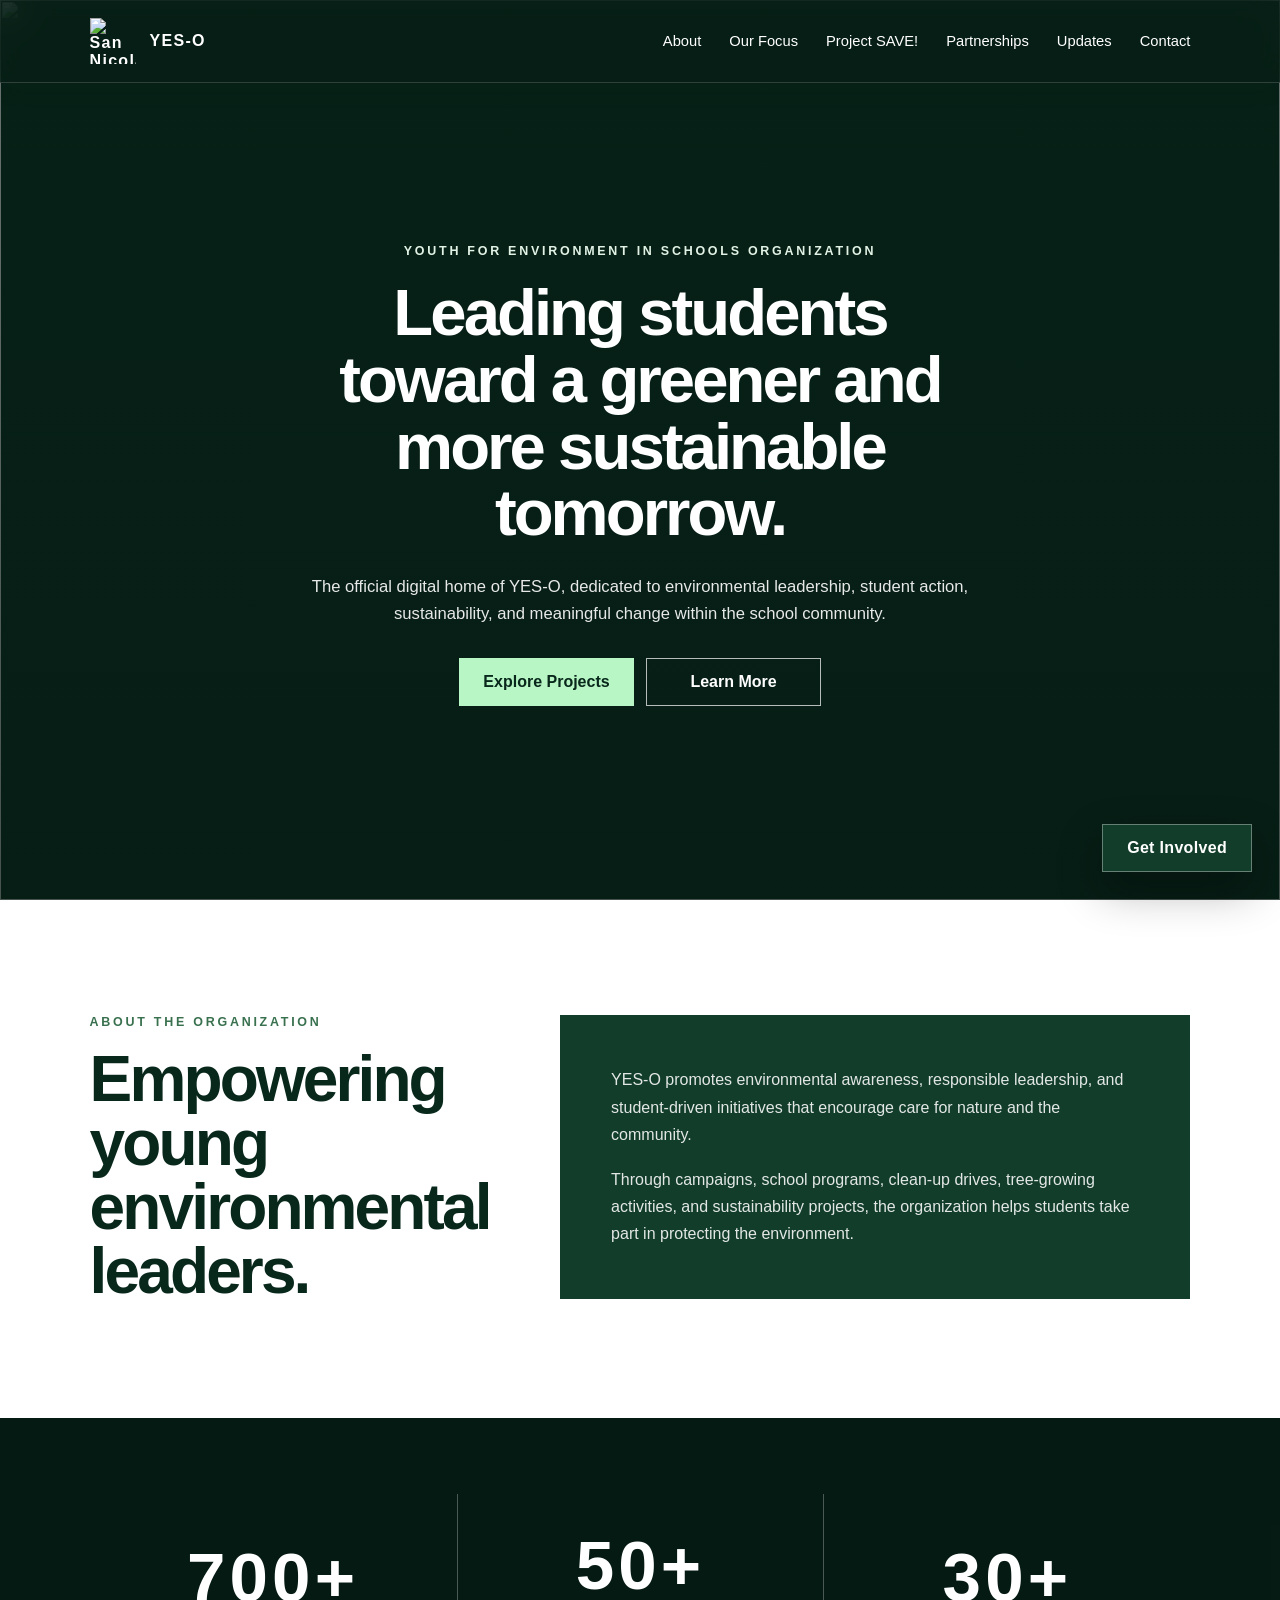
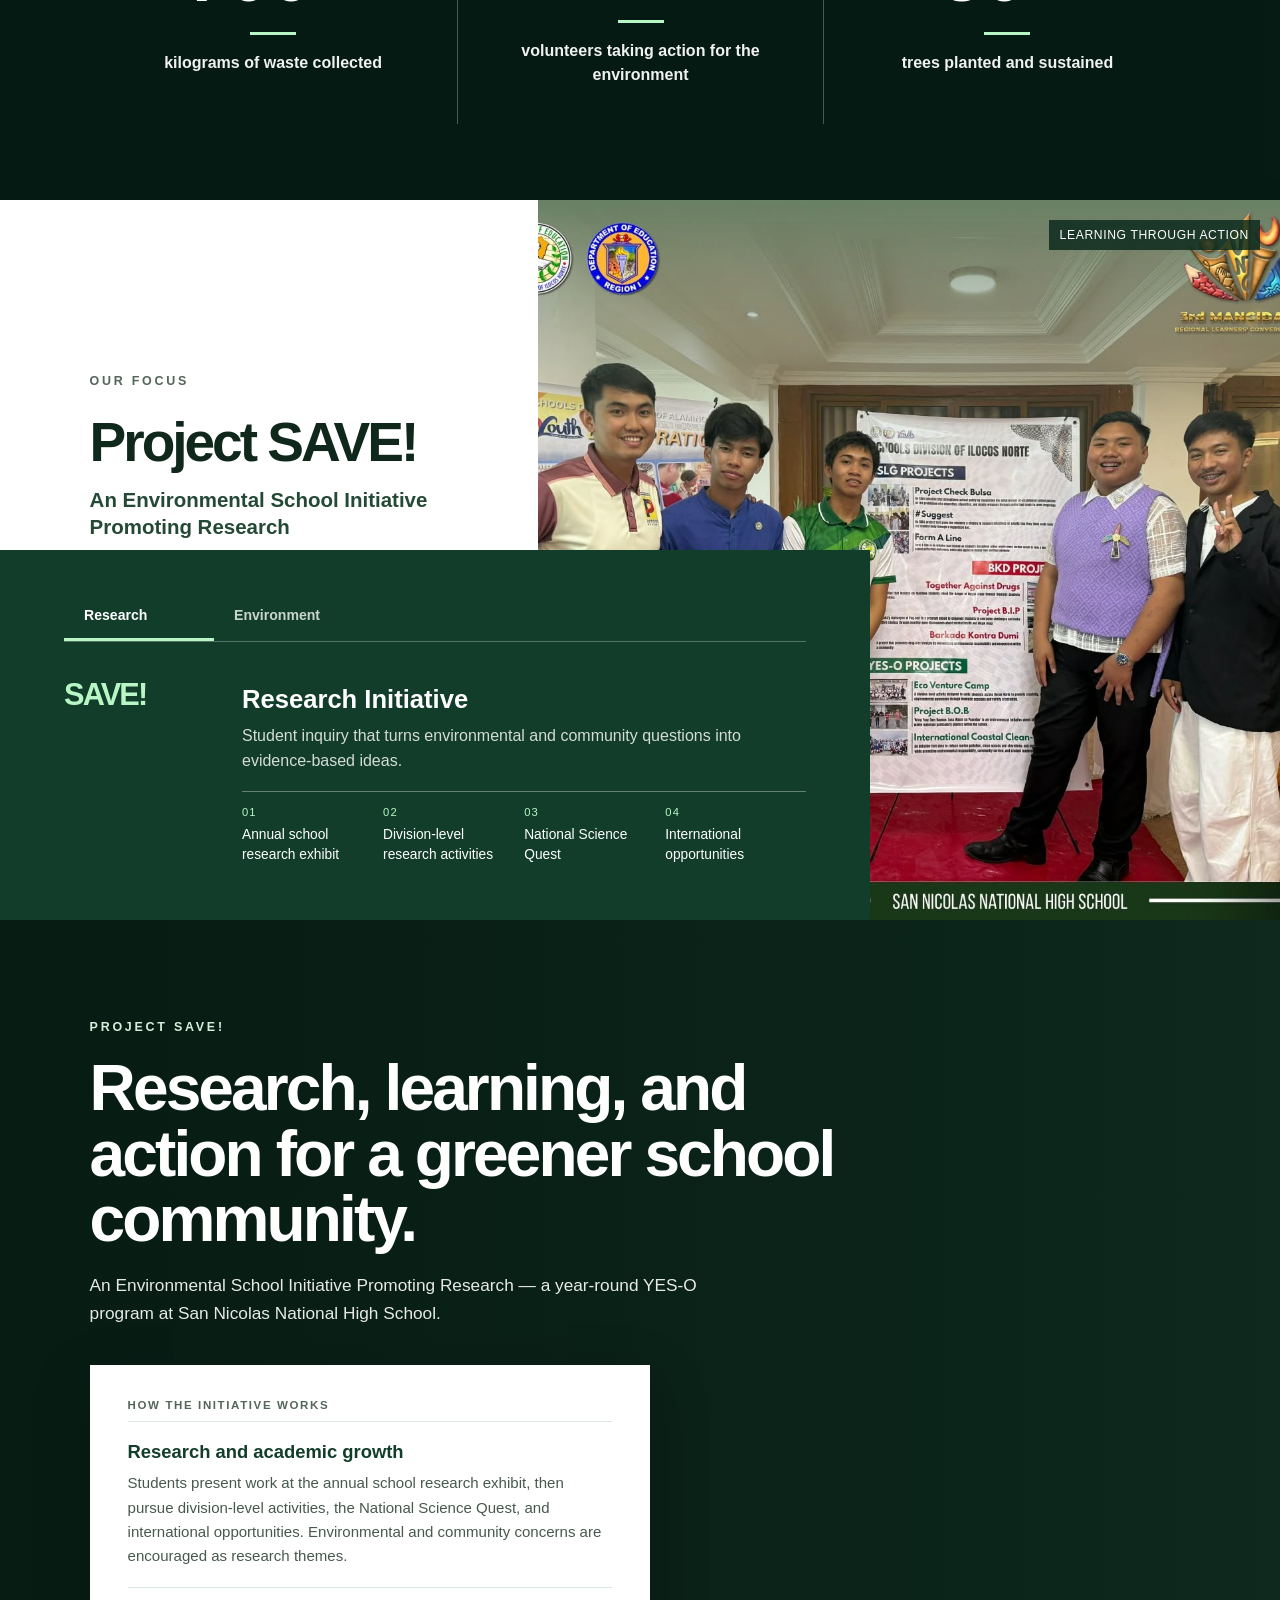
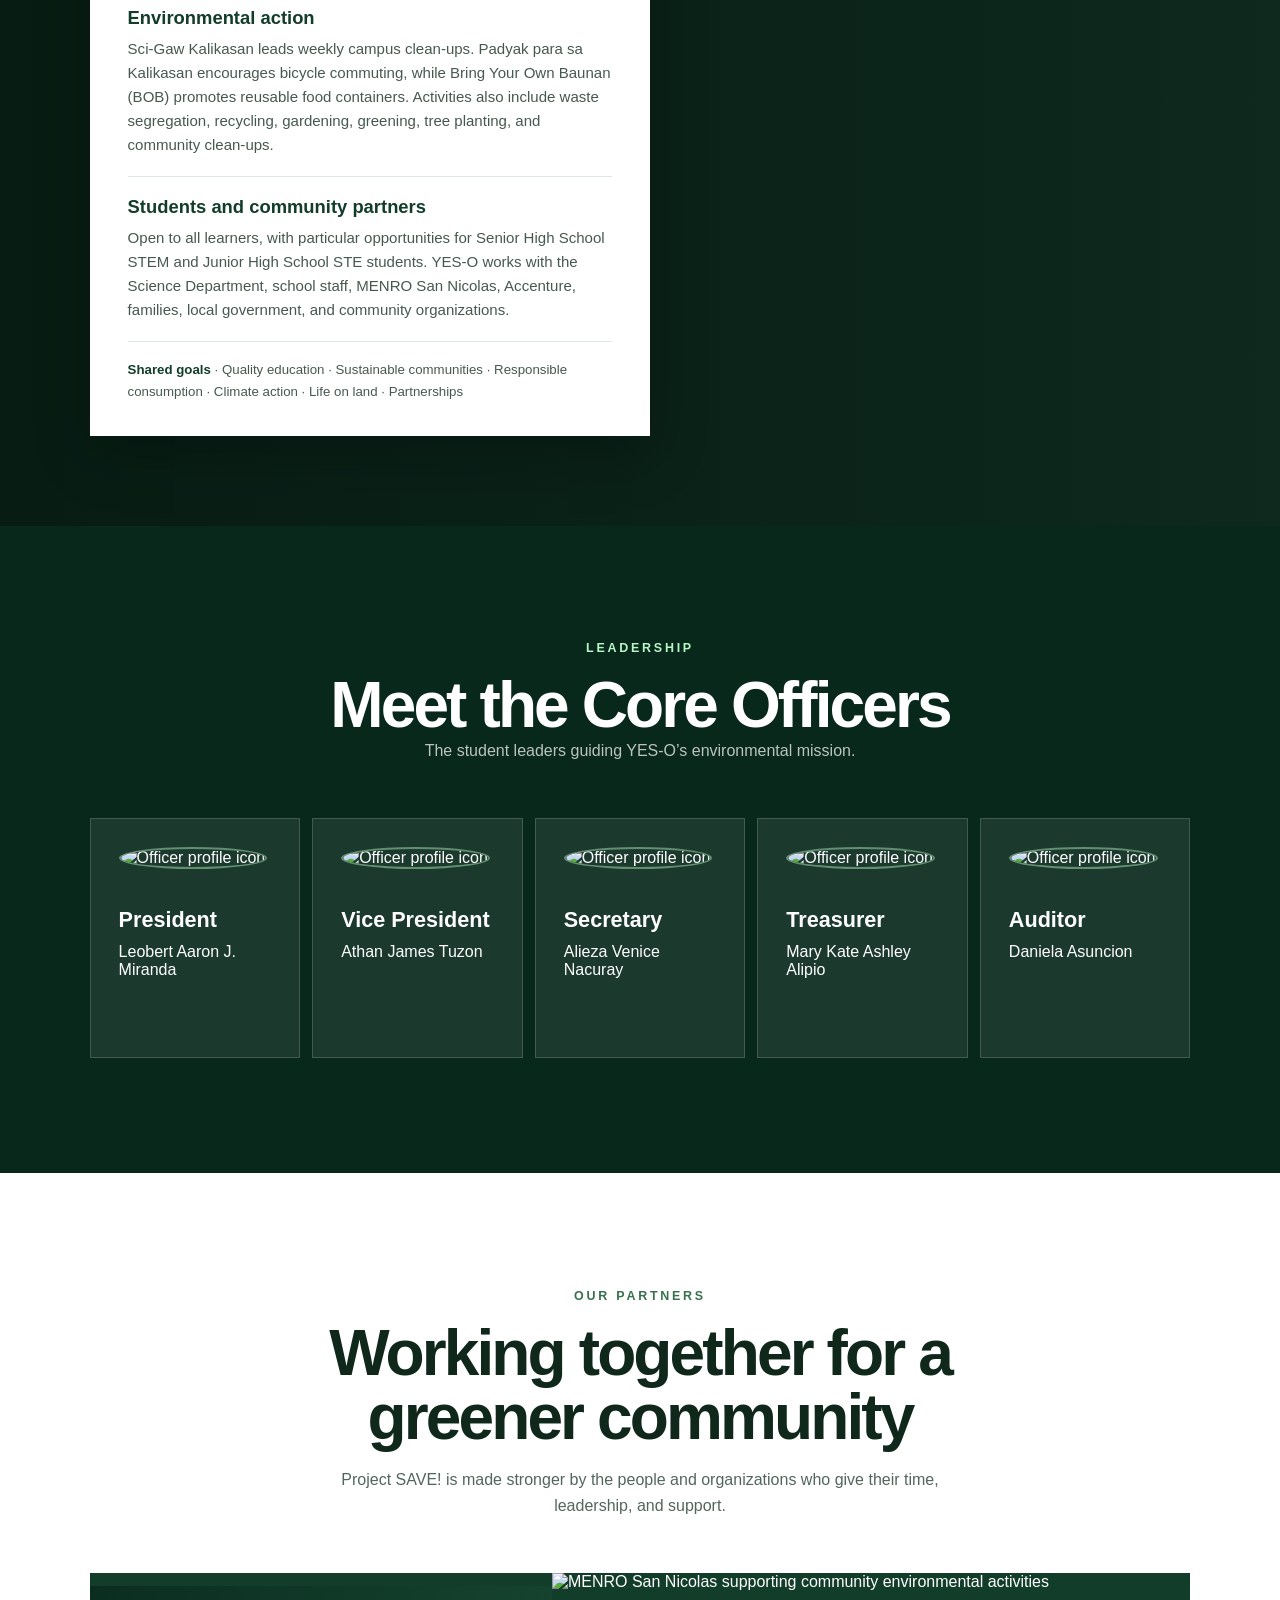
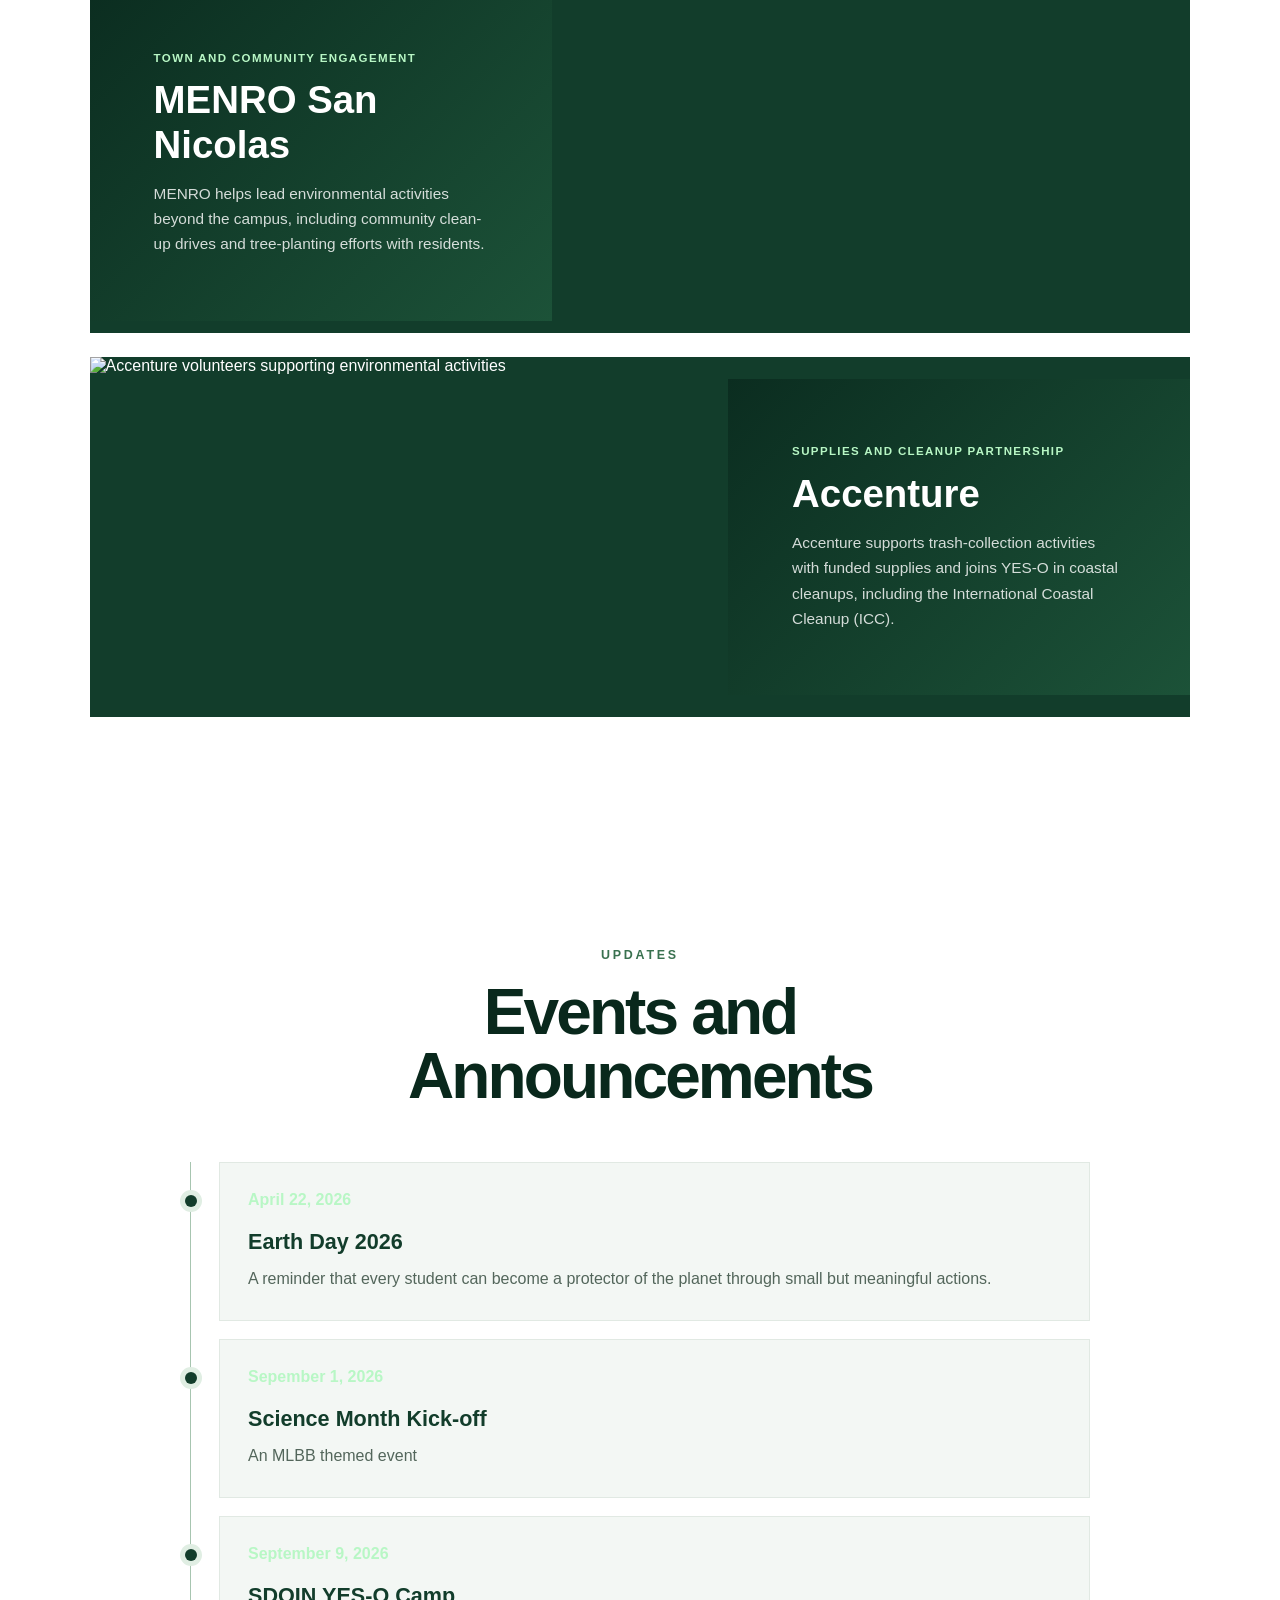
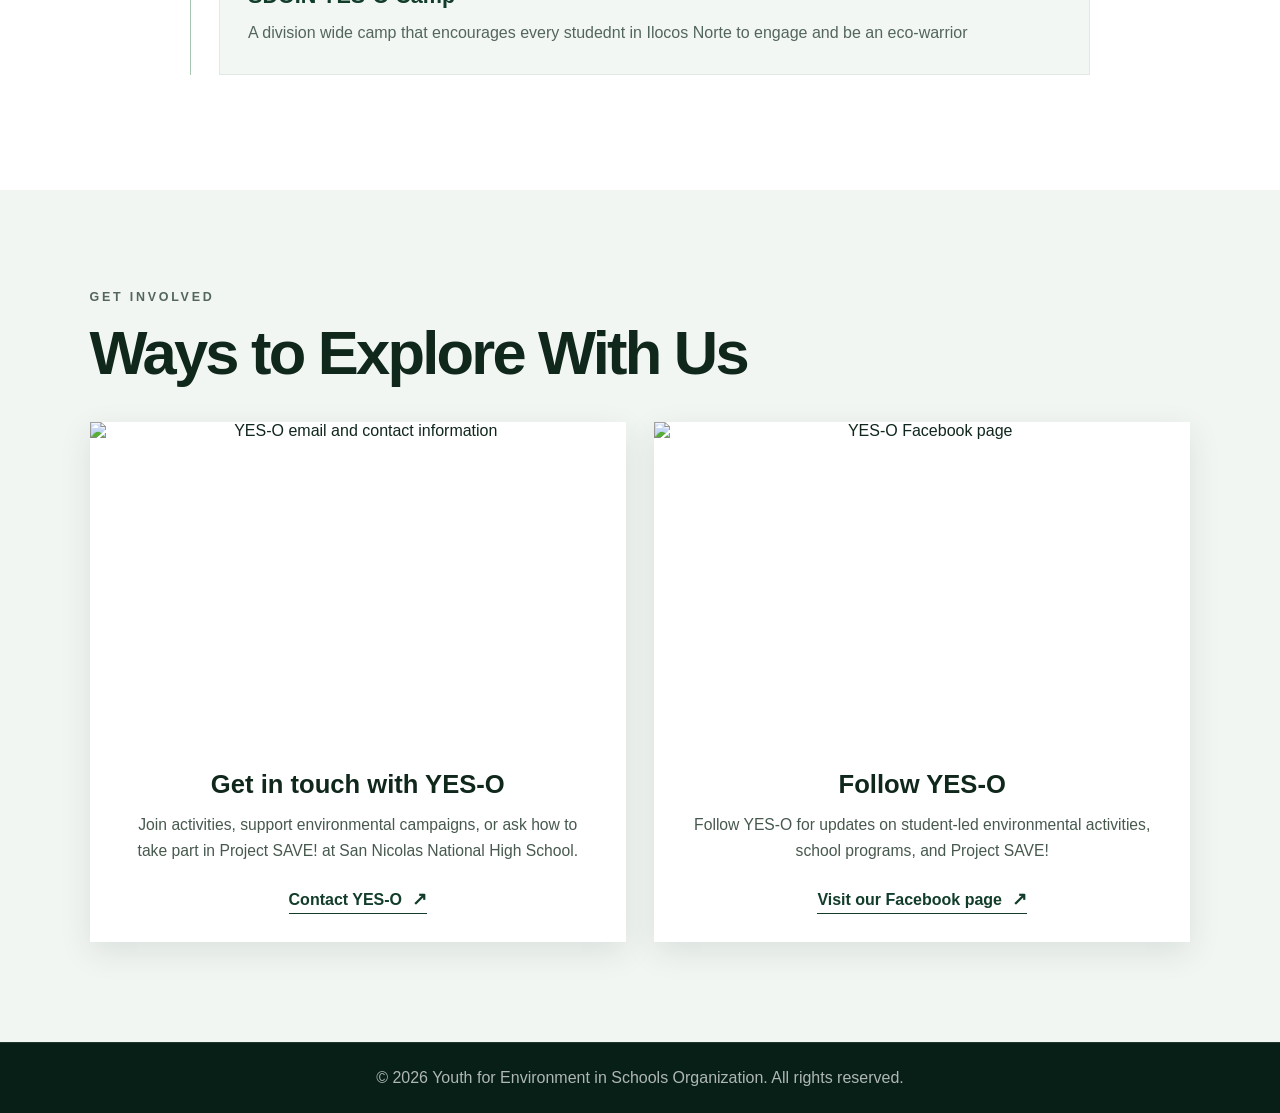
==== commit 430cf7eb: "Add files via upload" ====
--- a/index.html
+++ b/index.html
@@ -16,7 +16,7 @@
   <header class="site-header">
 
     <a href="#" class="brand">
-      
+      <img class="brand-logo-img" src="https://i.imgur.com/h2mg9OI.png" alt="San Nicolas National High School YES-O logo" />
       <span>YES-O</span>
     </a>
 
--- a/style.css
+++ b/style.css
@@ -458,6 +458,21 @@
 @media (max-width: 950px) { .hero { grid-template-columns: 1fr; } .hero-image { min-height: 300px; aspect-ratio: 16/8; } }
 .brand-logo-img { display: none; }
 
+/* Official YES-O mark in the site header */
+.site-header .brand-logo-img {
+  display: block;
+  width: 46px;
+  height: 46px;
+  flex: 0 0 auto;
+  object-fit: contain;
+  border-radius: 0;
+  box-shadow: none;
+}
+
+@media (max-width: 620px) {
+  .site-header .brand-logo-img { width: 40px; height: 40px; }
+}
+
 /* SAVE! editorial focus feature */
 .btn, .floating-cta, .project-root, .project-branch, .initiative-list li, .about-panel, .timeline-item, .contact-card, .officer-card, .profile-wrapper, .info-card, .back-button, .shot, .feature__frame, .enter { border-radius: 0 !important; }
 .save-section { padding: 0; background: #fff; overflow: hidden; }
